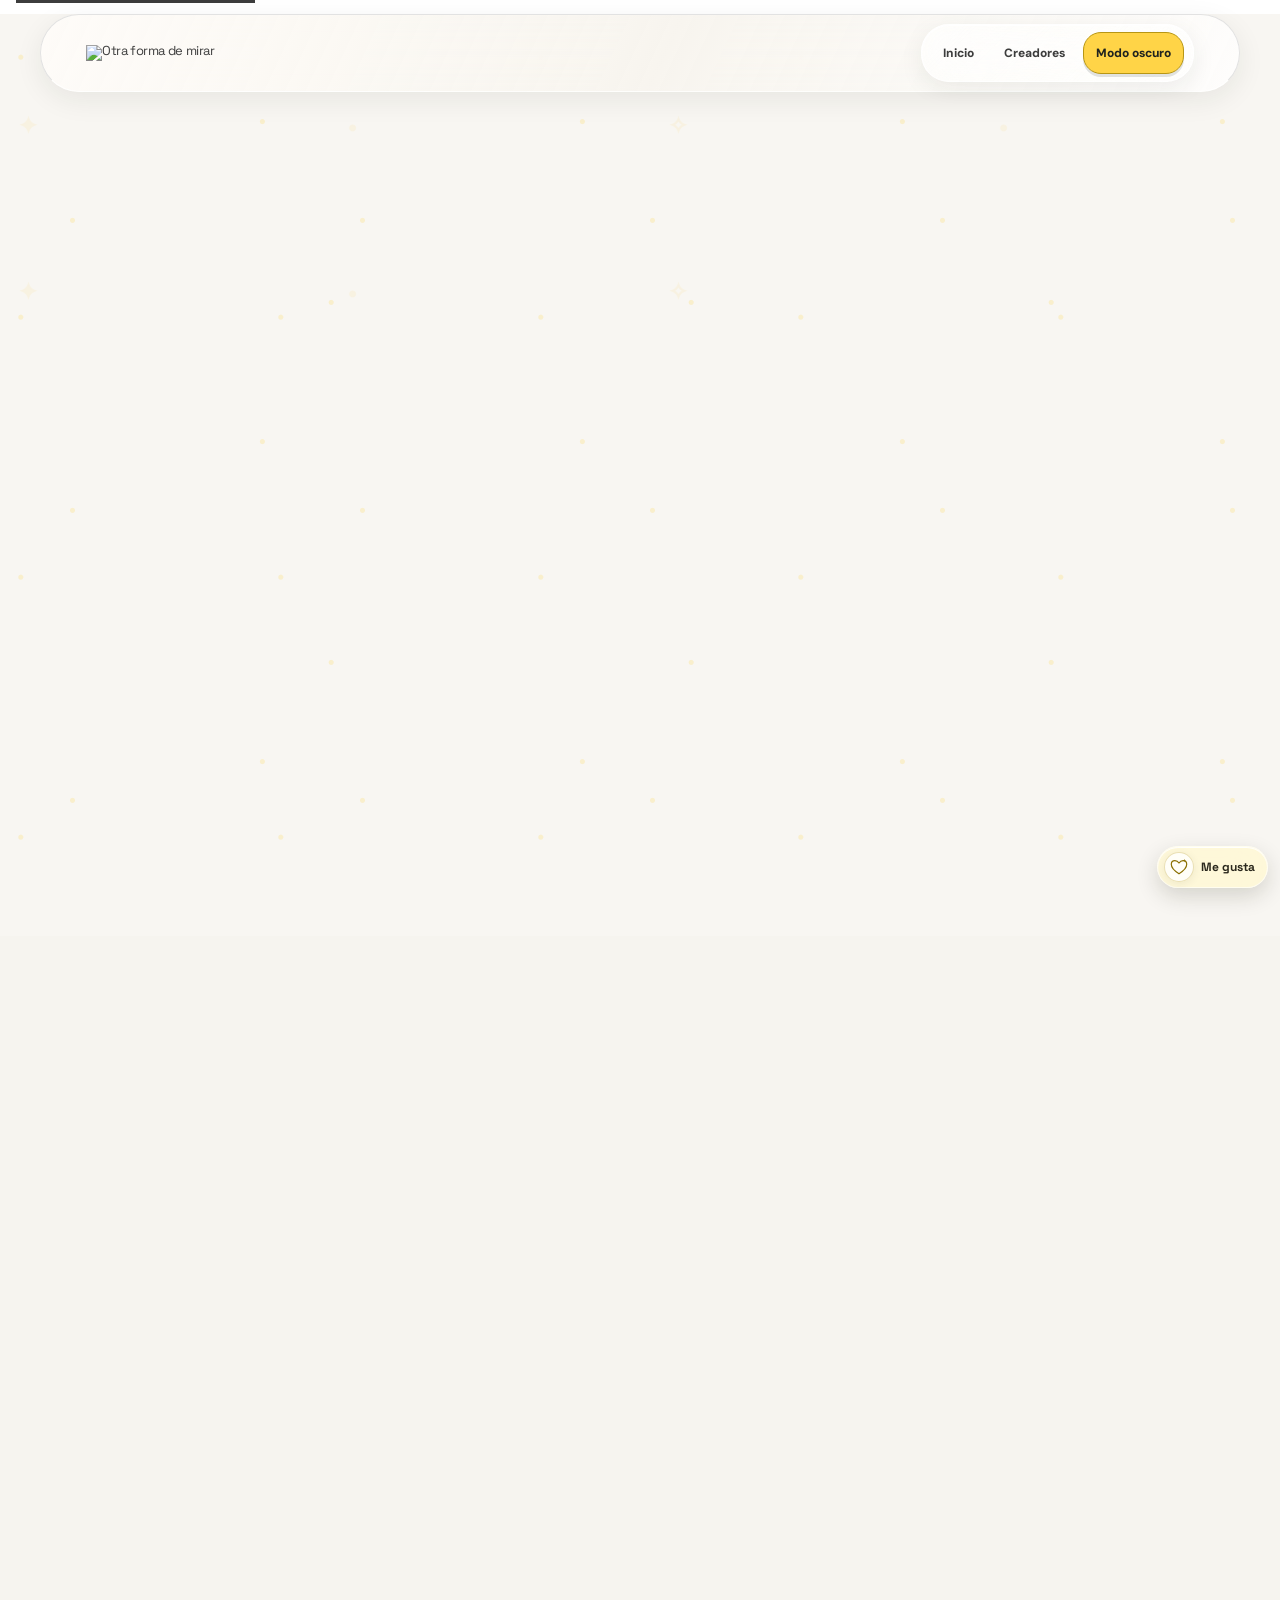
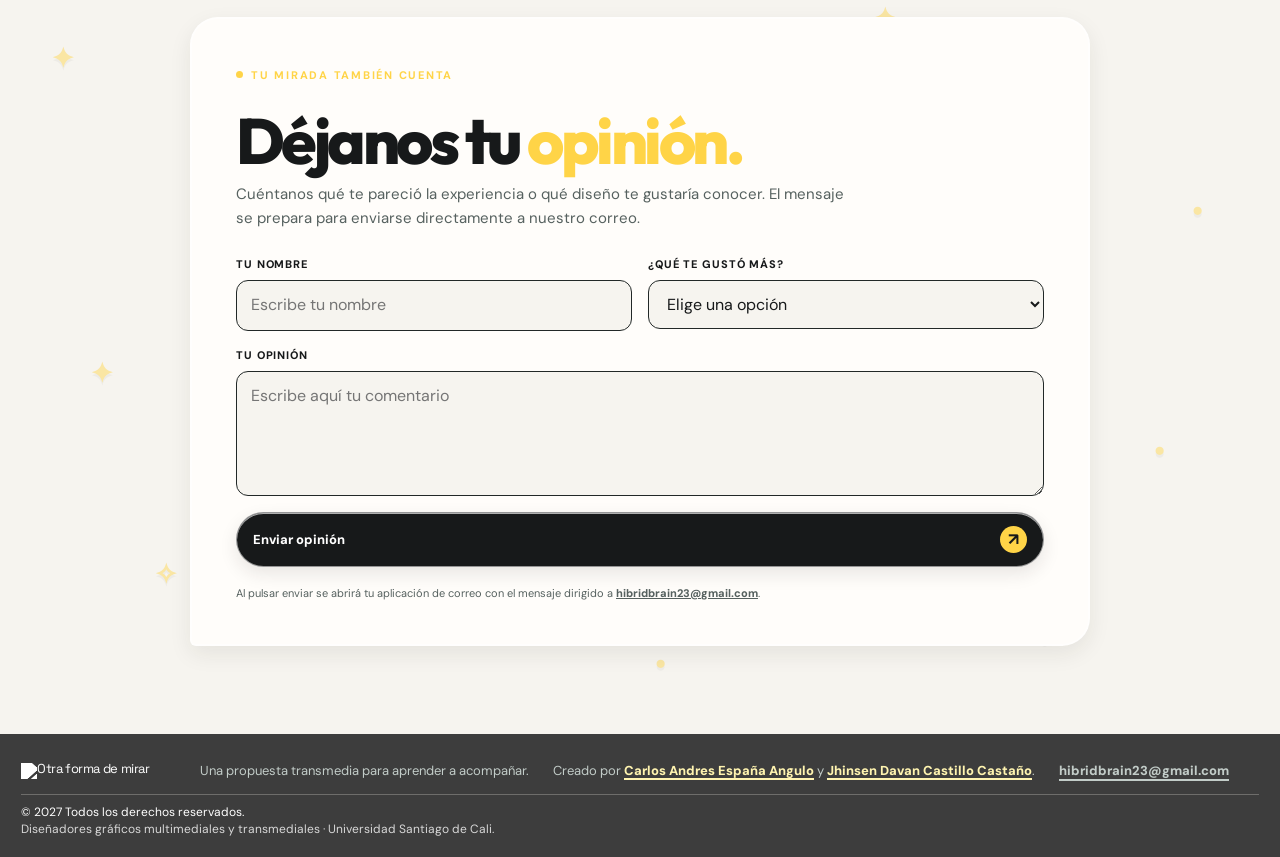
==== creadores.html @ 42a6438b "Add files via upload" ====
<!doctype html>
<html lang="es">
<head>
  <meta charset="utf-8">
  <meta name="viewport" content="width=device-width, initial-scale=1">
  <meta name="description" content="Conoce a Carlos Andres España Angulo y Jhinsen Davan Castillo Castaño, creadores de esta experiencia transmedia.">
  <title>Creadores | Otra forma de mirar</title>
  <link rel="icon" type="image/png" href="imagenes/Mesa de trabajo 1_1@4x-8.png">
  <link rel="preconnect" href="https://fonts.googleapis.com">
  <link rel="preconnect" href="https://fonts.gstatic.com" crossorigin>
  <link href="https://fonts.googleapis.com/css2?family=DM+Sans:wght@400;500;700;800&family=Outfit:wght@400;500;600;700;800&family=Space+Grotesk:wght@500;600;700&display=swap" rel="stylesheet">
  <link rel="stylesheet" href="styles.css">
  <link rel="stylesheet" href="creadores.css">
</head>
<body class="creators-page">
  <a class="skip-link" href="#contenido-creadores">Saltar al contenido principal</a>
  <header class="site-header" id="inicio"><div class="container header-inner"><a class="brand" href="index.html#inicio" aria-label="Volver al inicio"><img class="brand-logo" src="imagenes/solo letra.png" alt="Otra forma de mirar"></a><button class="menu-toggle" type="button" aria-expanded="false" aria-controls="main-nav">Menú</button><nav id="main-nav" class="main-nav" aria-label="Navegación principal"><a href="index.html#inicio">Inicio</a><a class="creators-nav-link active" href="creadores.html" aria-current="page">Creadores</a><button id="contrast-toggle" class="contrast-button" type="button" aria-pressed="false">Modo oscuro</button></nav></div></header>
  <button class="floating-like like-companion" id="floating-like" type="button" aria-label="Me gusta esta página" aria-pressed="false"><span class="like-companion-icon" aria-hidden="true"><svg class="like-heart" viewBox="0 0 36 32" focusable="false"><path class="like-heart-main" d="M18 28.2S4.1 19.7 4.1 11.2C4.1 7.1 7 4.5 10.7 4.5c3 0 5.5 1.7 7.3 4.3 1.8-2.6 4.3-4.3 7.3-4.3 3.7 0 6.6 2.6 6.6 6.7 0 8.5-13.9 17-13.9 17Z"/><path class="like-heart-glint" d="m27.6 1.4.8 2.1 2.1.8-2.1.8-.8 2.1-.8-2.1-2.1-.8 2.1-.8.8-2.1Z"/></svg></span><span class="floating-like-label">Me gusta</span></button>
  <main id="contenido-creadores">
    <section class="creators-simple section character-zone" aria-labelledby="creators-title"><img class="character-decor creator-character-decor creator-character-decor-rem" src="imagenes/diaactu1.png" alt="" aria-hidden="true" loading="lazy"><img class="character-decor creator-character-decor creator-character-decor-turn" src="imagenes/nino.png" alt="" aria-hidden="true" loading="lazy"><div class="container"><div class="simple-heading"><p class="section-number">nuestro equipo</p><h1 id="creators-title">Conoce a<br><em>los creadores.</em></h1><p>Esta experiencia sobre el TDAH fue creada por dos diseñadores gráficos multimediales y transmediales de la Universidad Santiago de Cali.</p><p class="creator-contact">¿Quieres contactarnos? <a href="mailto:hibridbrain23@gmail.com">hibridbrain23@gmail.com</a></p></div>
      <div class="creator-cards">
        <article class="creator-card creator-card-carlos" data-creator="Carlos"><div class="creator-card-number">01 <span>imagen · video · detalle</span></div><button class="creator-portrait creator-photo-trigger" type="button" data-profile="carlos" aria-label="Ampliar retrato de Carlos Andres España Angulo"><img src="imagenes/carlos-creador.jpg" alt="Retrato de Carlos Andres España Angulo"></button><div class="creator-card-body"><p class="creator-kicker">Carlos</p><h2>Carlos Andres<br>España Angulo</h2><p>Diseño visual, fotografía y edición para convertir ideas en historias que se mueven.</p><details class="creator-details-wrap"><summary class="creator-details-toggle"><span>Ver su combo creativo</span><b aria-hidden="true">+</b></summary><div class="creator-details" id="carlos-details"><p><strong>Su combo:</strong> edición de video, fotografía, retoque fotográfico, grabación y diseño de piezas visuales para contar historias que se mueven.</p><div class="skill-pills"><span>Fotografía</span><span>Video</span><span>Illustrator</span></div></div></details><a class="creator-portfolio-link" href="https://www.behance.net/carlosandresespana" target="_blank" rel="noopener noreferrer"><span>Ver trabajos independientes en Behance</span><b aria-hidden="true">↗</b></a></div></article>
        <article class="creator-card creator-card-jhinsen" data-creator="Jhinsen"><div class="creator-card-number">02 <span>web · narrativa · conexión</span></div><button class="creator-portrait creator-photo-trigger" type="button" data-profile="jhinsen" aria-label="Ampliar retrato de Jhinsen Davan Castillo Castaño"><img src="imagenes/jhinsen-creador.jpg" alt="Retrato de Jhinsen Davan Castillo Castaño"></button><div class="creator-card-body"><p class="creator-kicker">Jhinsen</p><h2>Jhinsen Davan<br>Castillo Castaño</h2><p>Diseño web, animación y estrategia transmedia para conectar cada parte de una historia.</p><details class="creator-details-wrap"><summary class="creator-details-toggle"><span>Ver su combo creativo</span><b aria-hidden="true">+</b></summary><div class="creator-details" id="jhinsen-details"><p><strong>Su combo:</strong> diseño web, piezas audiovisuales, publicidad, animación y estrategia transmedia para llevar una historia más lejos.</p><div class="skill-pills"><span>Web</span><span>Character Animator</span><span>Publicidad</span></div></div></details><a class="creator-portfolio-link" href="https://www.behance.net/jhinsencastao" target="_blank" rel="noopener noreferrer"><span>Ver trabajos independientes en Behance</span><b aria-hidden="true">↗</b></a></div></article>
      </div><a class="creator-back-link" href="index.html#inicio"><span aria-hidden="true">←</span> Volver al inicio de la experiencia</a></div></section>
    <section class="creator-opinions scroll-reveal character-zone" aria-labelledby="opinions-title"><img class="character-decor creator-character-decor creator-character-decor-rot" src="imagenes/viejo-zombie.png" alt="" aria-hidden="true" loading="lazy"><img class="character-decor creator-character-decor creator-character-decor-harper" src="imagenes/harper.png" alt="" aria-hidden="true" loading="lazy">
      <div class="opinions-inner">
        <p class="section-number">tu mirada también cuenta</p>
        <h2 id="opinions-title">Déjanos tu <em>opinión.</em></h2>
        <p class="opinions-intro">Cuéntanos qué te pareció la experiencia o qué diseño te gustaría conocer. El mensaje se prepara para enviarse directamente a nuestro correo.</p>
        <form class="opinions-form" id="opinions-form" action="mailto:hibridbrain23@gmail.com" method="post" enctype="text/plain">
          <div class="opinion-field"><label for="opinion-name">Tu nombre</label><input id="opinion-name" name="Nombre" type="text" autocomplete="name" placeholder="Escribe tu nombre" required></div>
          <div class="opinion-field"><label for="opinion-favorite">¿Qué te gustó más?</label><select id="opinion-favorite" name="Lo que más gustó" required><option value="" selected disabled>Elige una opción</option><option>La historia y la narrativa</option><option>El trabajo de Carlos</option><option>El trabajo de Jhinsen</option><option>La propuesta visual</option><option>La experiencia completa</option></select></div>
          <div class="opinion-field opinion-field-wide"><label for="opinion-message">Tu opinión</label><textarea id="opinion-message" name="Opinión" rows="4" placeholder="Escribe aquí tu comentario" required></textarea></div>
          <button class="opinion-submit" type="submit"><span>Enviar opinión</span><b aria-hidden="true">↗</b></button>
        </form>
        <p class="opinions-note">Al pulsar enviar se abrirá tu aplicación de correo con el mensaje dirigido a <a href="mailto:hibridbrain23@gmail.com">hibridbrain23@gmail.com</a>.</p>
      </div>
    </section>
  </main>
  <footer class="site-footer creators-footer"><div class="container footer-inner"><div class="brand footer-brand"><img class="brand-logo" src="imagenes/solo letra.png" alt="Otra forma de mirar"></div><p>Una propuesta transmedia para aprender a acompañar.</p><p class="footer-small">Creado por <a href="creadores.html">Carlos Andres España Angulo</a> y <a href="creadores.html">Jhinsen Davan Castillo Castaño</a>.</p><p class="footer-contact"><a href="mailto:hibridbrain23@gmail.com">hibridbrain23@gmail.com</a></p><p class="footer-rights">© 2027 Todos los derechos reservados.<br><span>Diseñadores gráficos multimediales y transmediales · Universidad Santiago de Cali.</span></p></div></footer>
  <div class="modal photo-modal" id="creator-photo-modal" aria-hidden="true" role="dialog" aria-modal="true" aria-labelledby="creator-photo-modal-title"><div class="modal-backdrop" data-close="true"></div><div class="photo-modal-panel"><button class="modal-close" type="button" data-close="true" aria-label="Cerrar imagen ampliada">×</button><p class="section-number">vista ampliada</p><h2 id="creator-photo-modal-title">Proyecto creativo</h2><div class="photo-modal-frame"><img id="creator-photo-modal-image" src="" alt=""></div><p class="photo-modal-hint">Toca o haz clic fuera de la imagen para cerrar.</p></div></div>
  <script src="script.js"></script><script src="creadores.js"></script>
</body>
</html>
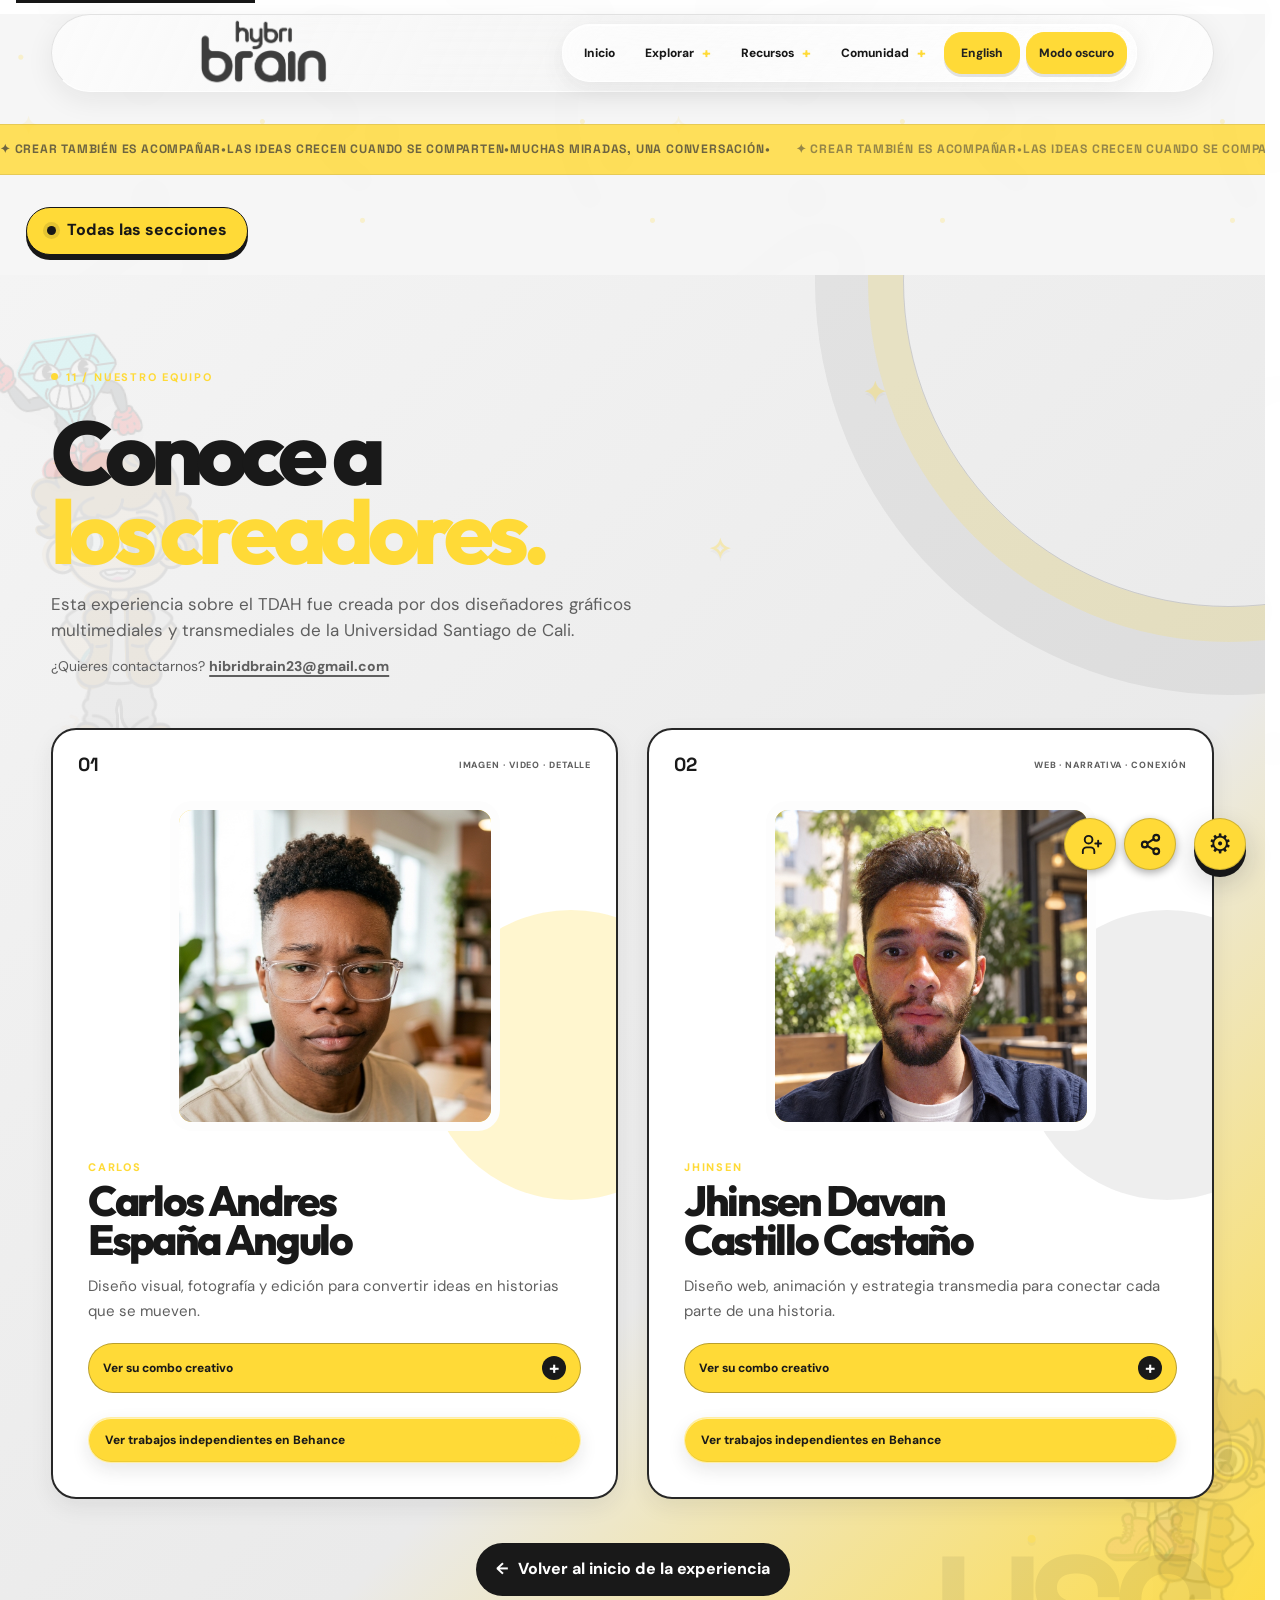
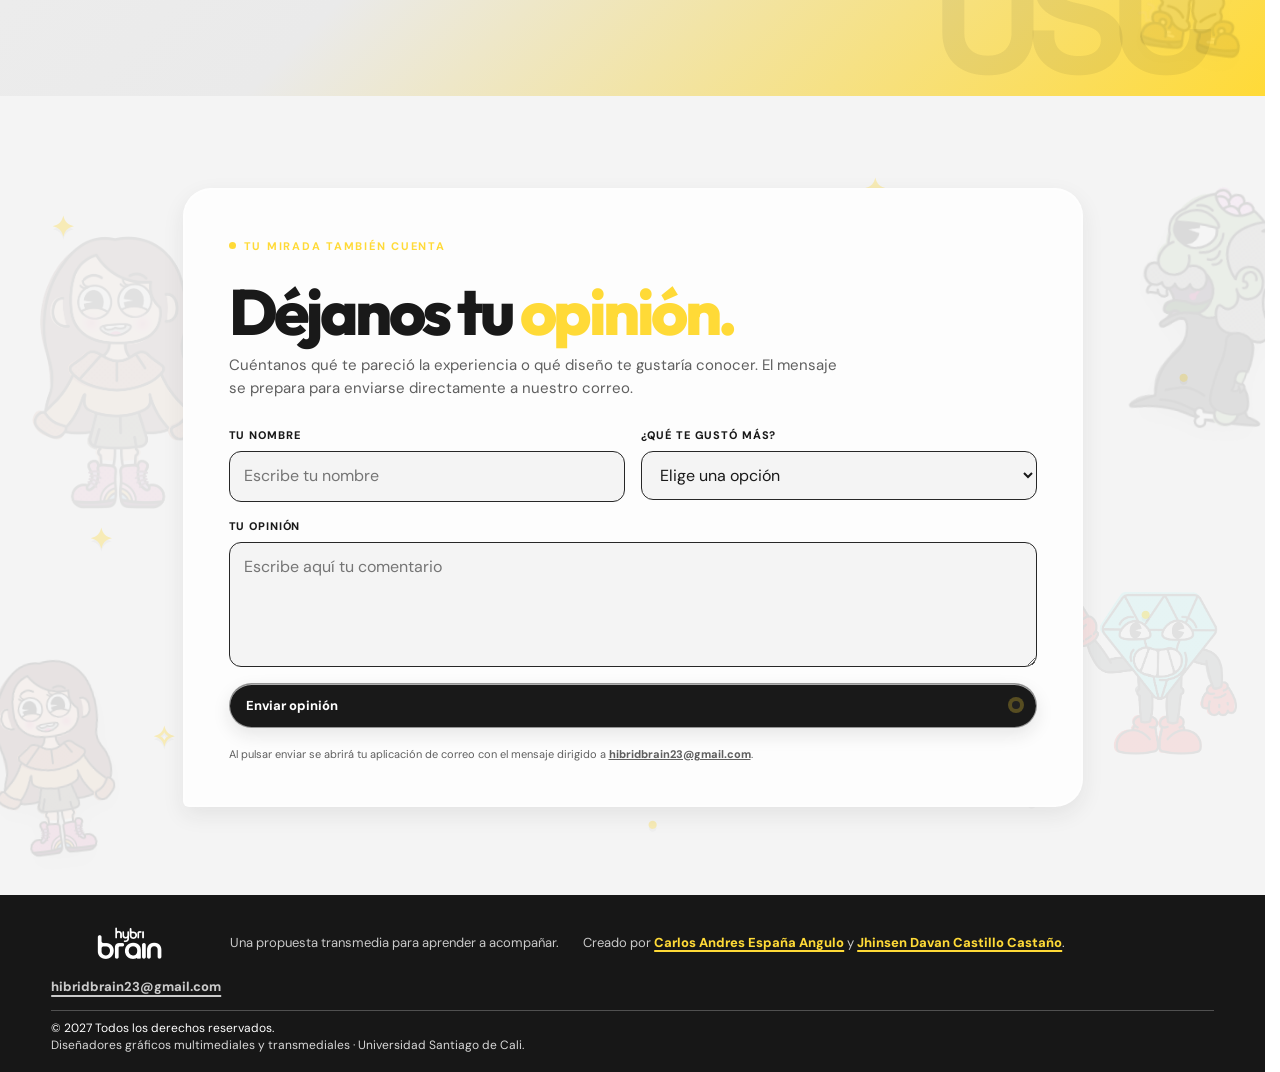
==== commit 0276949d: "Add files via upload" ====
--- a/creadores.html
+++ b/creadores.html
@@ -1,44 +1,44 @@
 <!doctype html>
-<html lang="es">
-<head>
-  <meta charset="utf-8">
-  <meta name="viewport" content="width=device-width, initial-scale=1">
-  <meta name="description" content="Conoce a Carlos Andres España Angulo y Jhinsen Davan Castillo Castaño, creadores de esta experiencia transmedia.">
-  <title>Creadores | Otra forma de mirar</title>
-  <link rel="icon" type="image/png" href="imagenes/Mesa de trabajo 1_1@4x-8.png">
-  <link rel="preconnect" href="https://fonts.googleapis.com">
-  <link rel="preconnect" href="https://fonts.gstatic.com" crossorigin>
-  <link href="https://fonts.googleapis.com/css2?family=DM+Sans:wght@400;500;700;800&family=Outfit:wght@400;500;600;700;800&family=Space+Grotesk:wght@500;600;700&display=swap" rel="stylesheet">
-  <link rel="stylesheet" href="styles.css">
-  <link rel="stylesheet" href="creadores.css">
-</head>
-<body class="creators-page">
-  <a class="skip-link" href="#contenido-creadores">Saltar al contenido principal</a>
-  <header class="site-header" id="inicio"><div class="container header-inner"><a class="brand" href="index.html#inicio" aria-label="Volver al inicio"><img class="brand-logo" src="imagenes/solo letra.png" alt="Otra forma de mirar"></a><button class="menu-toggle" type="button" aria-expanded="false" aria-controls="main-nav">Menú</button><nav id="main-nav" class="main-nav" aria-label="Navegación principal"><a href="index.html#inicio">Inicio</a><a class="creators-nav-link active" href="creadores.html" aria-current="page">Creadores</a><button id="contrast-toggle" class="contrast-button" type="button" aria-pressed="false">Modo oscuro</button></nav></div></header>
-  <button class="floating-like like-companion" id="floating-like" type="button" aria-label="Me gusta esta página" aria-pressed="false"><span class="like-companion-icon" aria-hidden="true"><svg class="like-heart" viewBox="0 0 36 32" focusable="false"><path class="like-heart-main" d="M18 28.2S4.1 19.7 4.1 11.2C4.1 7.1 7 4.5 10.7 4.5c3 0 5.5 1.7 7.3 4.3 1.8-2.6 4.3-4.3 7.3-4.3 3.7 0 6.6 2.6 6.6 6.7 0 8.5-13.9 17-13.9 17Z"/><path class="like-heart-glint" d="m27.6 1.4.8 2.1 2.1.8-2.1.8-.8 2.1-.8-2.1-2.1-.8 2.1-.8.8-2.1Z"/></svg></span><span class="floating-like-label">Me gusta</span></button>
-  <main id="contenido-creadores">
-    <section class="creators-simple section character-zone" aria-labelledby="creators-title"><img class="character-decor creator-character-decor creator-character-decor-rem" src="imagenes/diaactu1.png" alt="" aria-hidden="true" loading="lazy"><img class="character-decor creator-character-decor creator-character-decor-turn" src="imagenes/nino.png" alt="" aria-hidden="true" loading="lazy"><div class="container"><div class="simple-heading"><p class="section-number">nuestro equipo</p><h1 id="creators-title">Conoce a<br><em>los creadores.</em></h1><p>Esta experiencia sobre el TDAH fue creada por dos diseñadores gráficos multimediales y transmediales de la Universidad Santiago de Cali.</p><p class="creator-contact">¿Quieres contactarnos? <a href="mailto:hibridbrain23@gmail.com">hibridbrain23@gmail.com</a></p></div>
-      <div class="creator-cards">
-        <article class="creator-card creator-card-carlos" data-creator="Carlos"><div class="creator-card-number">01 <span>imagen · video · detalle</span></div><button class="creator-portrait creator-photo-trigger" type="button" data-profile="carlos" aria-label="Ampliar retrato de Carlos Andres España Angulo"><img src="imagenes/carlos-creador.jpg" alt="Retrato de Carlos Andres España Angulo"></button><div class="creator-card-body"><p class="creator-kicker">Carlos</p><h2>Carlos Andres<br>España Angulo</h2><p>Diseño visual, fotografía y edición para convertir ideas en historias que se mueven.</p><details class="creator-details-wrap"><summary class="creator-details-toggle"><span>Ver su combo creativo</span><b aria-hidden="true">+</b></summary><div class="creator-details" id="carlos-details"><p><strong>Su combo:</strong> edición de video, fotografía, retoque fotográfico, grabación y diseño de piezas visuales para contar historias que se mueven.</p><div class="skill-pills"><span>Fotografía</span><span>Video</span><span>Illustrator</span></div></div></details><a class="creator-portfolio-link" href="https://www.behance.net/carlosandresespana" target="_blank" rel="noopener noreferrer"><span>Ver trabajos independientes en Behance</span><b aria-hidden="true">↗</b></a></div></article>
-        <article class="creator-card creator-card-jhinsen" data-creator="Jhinsen"><div class="creator-card-number">02 <span>web · narrativa · conexión</span></div><button class="creator-portrait creator-photo-trigger" type="button" data-profile="jhinsen" aria-label="Ampliar retrato de Jhinsen Davan Castillo Castaño"><img src="imagenes/jhinsen-creador.jpg" alt="Retrato de Jhinsen Davan Castillo Castaño"></button><div class="creator-card-body"><p class="creator-kicker">Jhinsen</p><h2>Jhinsen Davan<br>Castillo Castaño</h2><p>Diseño web, animación y estrategia transmedia para conectar cada parte de una historia.</p><details class="creator-details-wrap"><summary class="creator-details-toggle"><span>Ver su combo creativo</span><b aria-hidden="true">+</b></summary><div class="creator-details" id="jhinsen-details"><p><strong>Su combo:</strong> diseño web, piezas audiovisuales, publicidad, animación y estrategia transmedia para llevar una historia más lejos.</p><div class="skill-pills"><span>Web</span><span>Character Animator</span><span>Publicidad</span></div></div></details><a class="creator-portfolio-link" href="https://www.behance.net/jhinsencastao" target="_blank" rel="noopener noreferrer"><span>Ver trabajos independientes en Behance</span><b aria-hidden="true">↗</b></a></div></article>
-      </div><a class="creator-back-link" href="index.html#inicio"><span aria-hidden="true">←</span> Volver al inicio de la experiencia</a></div></section>
-    <section class="creator-opinions scroll-reveal character-zone" aria-labelledby="opinions-title"><img class="character-decor creator-character-decor creator-character-decor-rot" src="imagenes/viejo-zombie.png" alt="" aria-hidden="true" loading="lazy"><img class="character-decor creator-character-decor creator-character-decor-harper" src="imagenes/harper.png" alt="" aria-hidden="true" loading="lazy">
-      <div class="opinions-inner">
-        <p class="section-number">tu mirada también cuenta</p>
-        <h2 id="opinions-title">Déjanos tu <em>opinión.</em></h2>
-        <p class="opinions-intro">Cuéntanos qué te pareció la experiencia o qué diseño te gustaría conocer. El mensaje se prepara para enviarse directamente a nuestro correo.</p>
-        <form class="opinions-form" id="opinions-form" action="mailto:hibridbrain23@gmail.com" method="post" enctype="text/plain">
-          <div class="opinion-field"><label for="opinion-name">Tu nombre</label><input id="opinion-name" name="Nombre" type="text" autocomplete="name" placeholder="Escribe tu nombre" required></div>
-          <div class="opinion-field"><label for="opinion-favorite">¿Qué te gustó más?</label><select id="opinion-favorite" name="Lo que más gustó" required><option value="" selected disabled>Elige una opción</option><option>La historia y la narrativa</option><option>El trabajo de Carlos</option><option>El trabajo de Jhinsen</option><option>La propuesta visual</option><option>La experiencia completa</option></select></div>
-          <div class="opinion-field opinion-field-wide"><label for="opinion-message">Tu opinión</label><textarea id="opinion-message" name="Opinión" rows="4" placeholder="Escribe aquí tu comentario" required></textarea></div>
-          <button class="opinion-submit" type="submit"><span>Enviar opinión</span><b aria-hidden="true">↗</b></button>
-        </form>
-        <p class="opinions-note">Al pulsar enviar se abrirá tu aplicación de correo con el mensaje dirigido a <a href="mailto:hibridbrain23@gmail.com">hibridbrain23@gmail.com</a>.</p>
-      </div>
-    </section>
-  </main>
-  <footer class="site-footer creators-footer"><div class="container footer-inner"><div class="brand footer-brand"><img class="brand-logo" src="imagenes/solo letra.png" alt="Otra forma de mirar"></div><p>Una propuesta transmedia para aprender a acompañar.</p><p class="footer-small">Creado por <a href="creadores.html">Carlos Andres España Angulo</a> y <a href="creadores.html">Jhinsen Davan Castillo Castaño</a>.</p><p class="footer-contact"><a href="mailto:hibridbrain23@gmail.com">hibridbrain23@gmail.com</a></p><p class="footer-rights">© 2027 Todos los derechos reservados.<br><span>Diseñadores gráficos multimediales y transmediales · Universidad Santiago de Cali.</span></p></div></footer>
-  <div class="modal photo-modal" id="creator-photo-modal" aria-hidden="true" role="dialog" aria-modal="true" aria-labelledby="creator-photo-modal-title"><div class="modal-backdrop" data-close="true"></div><div class="photo-modal-panel"><button class="modal-close" type="button" data-close="true" aria-label="Cerrar imagen ampliada">×</button><p class="section-number">vista ampliada</p><h2 id="creator-photo-modal-title">Proyecto creativo</h2><div class="photo-modal-frame"><img id="creator-photo-modal-image" src="" alt=""></div><p class="photo-modal-hint">Toca o haz clic fuera de la imagen para cerrar.</p></div></div>
-  <script src="script.js"></script><script src="creadores.js"></script>
-</body>
-</html>
+<html lang="es"><head>
+<meta charset="utf-8"/>
+<meta content="width=device-width, initial-scale=1" name="viewport"/>
+<meta content="Conoce a Carlos Andres España Angulo y Jhinsen Davan Castillo Castaño, creadores de esta experiencia transmedia." name="description"/>
+<title>Creadores | Otra forma de mirar</title>
+<link href="imagenes/Mesa de trabajo 1_1@4x-8.png" rel="icon" type="image/png"/>
+<link href="https://fonts.googleapis.com" rel="preconnect"/>
+<link crossorigin="" href="https://fonts.gstatic.com" rel="preconnect"/>
+<link href="https://fonts.googleapis.com/css2?family=DM+Sans:wght@400;500;700;800&amp;family=Outfit:wght@400;500;600;700;800&amp;family=Space+Grotesk:wght@500;600;700&amp;display=swap" rel="stylesheet"/>
+<link href="styles.css" rel="stylesheet"/>
+<link href="creadores.css" rel="stylesheet"/>
+  <link rel="stylesheet" href="enhancements.css">
+  <link rel="stylesheet" href="final-overrides.css">
+</head><body class="creators-page">
+<a class="skip-link" href="#contenido-creadores">Saltar al contenido principal</a>
+<header class="site-header" id="inicio"><div class="container header-inner"><a aria-label="Volver al inicio" class="brand" href="index.html#inicio"><img alt="Otra forma de mirar" class="brand-logo" src="imagenes/solo letra.png"/></a><button aria-controls="main-nav" aria-expanded="false" class="menu-toggle" type="button">Menú</button><nav aria-label="Navegación principal" class="main-nav" id="main-nav"><a href="index.html">Inicio</a><details class="nav-group"><summary>Explorar</summary><div class="nav-submenu"><a href="inicio.html">Introducción</a><a href="que-es-el-tdah.html">¿Qué es el TDAH?</a><a href="personajes.html">Personajes</a><a href="recorrido.html">Recorrido</a></div></details><details class="nav-group"><summary>Recursos</summary><div class="nav-submenu"><a href="blog.html">Notas</a><a href="galeria.html">Galería</a><a href="minijuegos.html">Minijuegos</a><a href="encuestas.html">Encuestas</a></div></details><details class="nav-group"><summary>Comunidad</summary><div class="nav-submenu"><a href="especialistas.html">Especialistas</a><a href="entrevistas.html">Entrevistas</a><a href="estadisticas.html">Estadísticas</a><a href="creadores.html" aria-current="page">Creadores</a></div></details><button aria-pressed="false" class="contrast-button" id="contrast-toggle" type="button">Modo oscuro</button></nav></div></header><div aria-hidden="true" class="info-marquee section-marquee"><div class="info-marquee-track"><span class="marquee-group"><span>✦ Crear también es acompañar</span><span>•</span><span>Las ideas crecen cuando se comparten</span><span>•</span><span>Muchas miradas, una conversación</span><span>•</span></span><span aria-hidden="true" class="marquee-group"><span>✦ Crear también es acompañar</span><span>•</span><span>Las ideas crecen cuando se comparten</span><span>•</span><span>Muchas miradas, una conversación</span><span>•</span></span></div></div>
+
+<main id="contenido-creadores"><a aria-label="Volver al inicio y ver todas las secciones" class="section-return-link" href="index.html">Todas las secciones</a>
+<section aria-labelledby="creators-title" class="creators-simple section character-zone"><img alt="" aria-hidden="true" class="character-decor creator-character-decor creator-character-decor-rem" loading="lazy" src="imagenes/diaactu1.png"/><img alt="" aria-hidden="true" class="character-decor creator-character-decor creator-character-decor-turn" loading="lazy" src="imagenes/nino.png"/><div class="container"><div class="simple-heading"><p class="section-number">11 / nuestro equipo</p><h1 id="creators-title">Conoce a<br/><em>los creadores.</em></h1><p>Esta experiencia sobre el TDAH fue creada por dos diseñadores gráficos multimediales y transmediales de la Universidad Santiago de Cali.</p><p class="creator-contact">¿Quieres contactarnos? <a href="mailto:hibridbrain23@gmail.com">hibridbrain23@gmail.com</a></p></div>
+<div class="creator-cards">
+<article class="creator-card creator-card-carlos" data-creator="Carlos"><div class="creator-card-number">01 <span>imagen · video · detalle</span></div><button aria-label="Ampliar retrato de Carlos Andres España Angulo" class="creator-portrait creator-photo-trigger" data-profile="carlos" type="button"><img alt="Retrato de Carlos Andres España Angulo" src="imagenes/carlos-creador.jpg"/></button><div class="creator-card-body"><p class="creator-kicker">Carlos</p><h2>Carlos Andres<br/>España Angulo</h2><p>Diseño visual, fotografía y edición para convertir ideas en historias que se mueven.</p><details class="creator-details-wrap"><summary class="creator-details-toggle"><span>Ver su combo creativo</span><b aria-hidden="true">+</b></summary><div class="creator-details" id="carlos-details"><p><strong>Su combo:</strong> edición de video, fotografía, retoque fotográfico, grabación y diseño de piezas visuales para contar historias que se mueven.</p><div class="skill-pills"><span>Fotografía</span><span>Video</span><span>Illustrator</span></div></div></details><a class="creator-portfolio-link" href="https://www.behance.net/carlosandresespana" rel="noopener noreferrer" target="_blank"><span>Ver trabajos independientes en Behance</span><b class="creator-dot" aria-hidden="true"></b></a></div></article>
+<article class="creator-card creator-card-jhinsen" data-creator="Jhinsen"><div class="creator-card-number">02 <span>web · narrativa · conexión</span></div><button aria-label="Ampliar retrato de Jhinsen Davan Castillo Castaño" class="creator-portrait creator-photo-trigger" data-profile="jhinsen" type="button"><img alt="Retrato de Jhinsen Davan Castillo Castaño" src="imagenes/jhinsen-creador.jpg"/></button><div class="creator-card-body"><p class="creator-kicker">Jhinsen</p><h2>Jhinsen Davan<br/>Castillo Castaño</h2><p>Diseño web, animación y estrategia transmedia para conectar cada parte de una historia.</p><details class="creator-details-wrap"><summary class="creator-details-toggle"><span>Ver su combo creativo</span><b aria-hidden="true">+</b></summary><div class="creator-details" id="jhinsen-details"><p><strong>Su combo:</strong> diseño web, piezas audiovisuales, publicidad, animación y estrategia transmedia para llevar una historia más lejos.</p><div class="skill-pills"><span>Web</span><span>Character Animator</span><span>Publicidad</span></div></div></details><a class="creator-portfolio-link" href="https://www.behance.net/jhinsencastao" rel="noopener noreferrer" target="_blank"><span>Ver trabajos independientes en Behance</span><b class="creator-dot" aria-hidden="true"></b></a></div></article>
+</div><a class="creator-back-link" href="index.html#inicio"><span aria-hidden="true">←</span> Volver al inicio de la experiencia</a></div></section>
+<section aria-labelledby="opinions-title" class="creator-opinions scroll-reveal character-zone"><img alt="" aria-hidden="true" class="character-decor creator-character-decor creator-character-decor-rot" loading="lazy" src="imagenes/viejo-zombie.png"/><img alt="" aria-hidden="true" class="character-decor creator-character-decor creator-character-decor-harper" loading="lazy" src="imagenes/harper.png"/>
+<div class="opinions-inner">
+<p class="section-number">tu mirada también cuenta</p>
+<h2 id="opinions-title">Déjanos tu <em>opinión.</em></h2>
+<p class="opinions-intro">Cuéntanos qué te pareció la experiencia o qué diseño te gustaría conocer. El mensaje se prepara para enviarse directamente a nuestro correo.</p>
+<form action="mailto:hibridbrain23@gmail.com" class="opinions-form" enctype="text/plain" id="opinions-form" method="post">
+<div class="opinion-field"><label for="opinion-name">Tu nombre</label><input autocomplete="name" id="opinion-name" name="Nombre" placeholder="Escribe tu nombre" required="" type="text"/></div>
+<div class="opinion-field"><label for="opinion-favorite">¿Qué te gustó más?</label><select id="opinion-favorite" name="Lo que más gustó" required=""><option disabled="" selected="" value="">Elige una opción</option><option>La historia y la narrativa</option><option>El trabajo de Carlos</option><option>El trabajo de Jhinsen</option><option>La propuesta visual</option><option>La experiencia completa</option></select></div>
+<div class="opinion-field opinion-field-wide"><label for="opinion-message">Tu opinión</label><textarea id="opinion-message" name="Opinión" placeholder="Escribe aquí tu comentario" required="" rows="4"></textarea></div>
+<button class="opinion-submit" type="submit"><span>Enviar opinión</span><b class="creator-dot" aria-hidden="true"></b></button>
+</form>
+<p class="opinions-note">Al pulsar enviar se abrirá tu aplicación de correo con el mensaje dirigido a <a href="mailto:hibridbrain23@gmail.com">hibridbrain23@gmail.com</a>.</p>
+</div>
+</section>
+</main>
+<footer class="site-footer creators-footer"><div class="container footer-inner"><div class="brand footer-brand"><img alt="Otra forma de mirar" class="brand-logo" src="imagenes/solo letra.png"/></div><p>Una propuesta transmedia para aprender a acompañar.</p><p class="footer-small">Creado por <a href="creadores.html">Carlos Andres España Angulo</a> y <a href="creadores.html">Jhinsen Davan Castillo Castaño</a>.</p><p class="footer-contact"><a href="mailto:hibridbrain23@gmail.com">hibridbrain23@gmail.com</a></p><p class="footer-rights">© 2027 Todos los derechos reservados.<br/><span>Diseñadores gráficos multimediales y transmediales · Universidad Santiago de Cali.</span></p></div></footer>
+<div aria-hidden="true" aria-labelledby="creator-photo-modal-title" aria-modal="true" class="modal photo-modal" id="creator-photo-modal" role="dialog"><div class="modal-backdrop" data-close="true"></div><div class="photo-modal-panel"><button aria-label="Cerrar imagen ampliada" class="modal-close" data-close="true" type="button">×</button><p class="section-number">vista ampliada</p><h2 id="creator-photo-modal-title">Proyecto creativo</h2><div class="photo-modal-frame"><img alt="" id="creator-photo-modal-image" src=""/></div><p class="photo-modal-hint">Toca o haz clic fuera de la imagen para cerrar.</p></div></div>
+<script src="site-analytics.js"></script><script src="script.js"></script><script src="creadores.js"></script>
+  <script src="translations-en.js" defer></script><script src="enhancements.js" defer></script>
+</body></html>
--- a/styles.css
+++ b/styles.css
@@ -4,17 +4,17 @@
    ===================================================== */
 
 :root {
-  --ink: #162321;
-  --muted: #5f6c67;
-  --paper: #f7f4ee;
-  --cream: #ebe7df;
-  --lime: #d9ef63;
-  --orange: #ff8a5b;
-  --blue: #9ed9e8;
-  --pink: #f3b6c8;
-  --violet: #b8a5e8;
-  --line: #d8d5cc;
-  --white: #fffdfa;
+  --ink: #202020;
+  --muted: #696969;
+  --paper: #f4f4f4;
+  --cream: #e7e7e7;
+  --lime: #e0e0e0;
+  --orange: #9f9f9f;
+  --blue: #cecece;
+  --pink: #c4c4c4;
+  --violet: #aeaeae;
+  --line: #d5d5d5;
+  --white: #fdfdfd;
   --ease: cubic-bezier(.23, 1, .32, 1);
 }
 
@@ -29,11 +29,11 @@
 }
 
 body.high-contrast {
-  --paper: #fff;
-  --ink: #000;
-  --muted: #222;
-  --cream: #eee;
-  --line: #000;
+  --paper: #ffffff;
+  --ink: #000000;
+  --muted: #222222;
+  --cream: #eeeeee;
+  --line: #000000;
 }
 
 .container {
@@ -49,7 +49,7 @@
   z-index: 20;
   padding: 12px 16px;
   background: var(--ink);
-  color: #fff;
+  color: #ffffff;
 }
 .skip-link:focus { top: 16px; }
 
@@ -58,7 +58,7 @@
   position: sticky;
   top: 0;
   z-index: 10;
-  background: rgba(247, 244, 238, .92);
+  background: rgba(244, 244, 244, .92);
   backdrop-filter: blur(14px);
   border-bottom: 1px solid var(--line);
 }
@@ -99,7 +99,7 @@
 }
 .main-nav a:hover,
 .main-nav a:focus,
-.contrast-button:hover { color: #a14c27; }
+.contrast-button:hover { color: #5b5b5b; }
 .contrast-button { padding: 8px 12px; border: 1px solid var(--ink); border-radius: 99px; }
 .menu-toggle { display: none; padding: 8px 12px; background: none; border: 1px solid var(--ink); font: inherit; }
 
@@ -128,7 +128,7 @@
   letter-spacing: .16em;
   text-transform: uppercase;
 }
-.eyebrow { margin: 0 0 20px; color: #a14c27; }
+.eyebrow { margin: 0 0 20px; color: #5b5b5b; }
 .hero h1,
 h2,
 h3 {
@@ -139,7 +139,7 @@
 }
 .hero h1 { max-width: 700px; font-size: clamp(48px, 7vw, 87px); }
 .hero h1::after { content: '.'; color: var(--orange); }
-.hero-text { max-width: 520px; margin: 30px 0; color: #3e4a46; font-size: 18px; }
+.hero-text { max-width: 520px; margin: 30px 0; color: #474747; font-size: 18px; }
 .hero-actions { display: flex; align-items: center; gap: 24px; margin-top: 32px; }
 .button {
   display: inline-flex;
@@ -153,8 +153,8 @@
   transition: transform .16s var(--ease), background .2s;
 }
 .button:active { transform: scale(.97); }
-.button-primary { background: var(--ink); color: #fff; }
-.button-primary:hover { background: #a14c27; }
+.button-primary { background: var(--ink); color: #ffffff; }
+.button-primary:hover { background: #5b5b5b; }
 .text-link,
 .read-link { padding-bottom: 3px; border-bottom: 2px solid var(--orange); color: var(--ink); font-weight: 700; text-decoration: none; }
 .hero-note { margin-top: 46px; color: var(--muted); font-size: 12px; }
@@ -183,7 +183,7 @@
 
 .hero-logo:hover {
   transform: scale(1.04) rotate(-1deg);
-  filter: drop-shadow(8px 10px 0 rgba(22, 35, 33, .15));
+  filter: drop-shadow(8px 10px 0 rgba(32, 32, 32, .15));
 }
 
 @keyframes logoEntrada {
@@ -224,31 +224,31 @@
 /* Secciones generales */
 .section { padding: 110px 0; }
 .split-heading { display: grid; grid-template-columns: 28% 1fr; gap: 40px; }
-.section-number { margin: 6px 0 27px; color: #a14c27; }
+.section-number { margin: 6px 0 27px; color: #5b5b5b; }
 .section-number.light { color: var(--lime); }
 h2 { font-size: clamp(40px, 5vw, 68px); }
-h2 em { color: #a14c27; font-style: normal; }
-.lead { max-width: 760px; margin: 27px 0 15px; color: #374640; font-size: 22px; }
+h2 em { color: #5b5b5b; font-style: normal; }
+.lead { max-width: 760px; margin: 27px 0 15px; color: #424242; font-size: 22px; }
 .split-heading p:not(.section-number) { max-width: 760px; }
 .facts-row { display: grid; grid-template-columns: repeat(3, 1fr); gap: 18px; margin-top: 80px; }
 .fact-card { padding-top: 18px; border-top: 2px solid var(--ink); }
-.fact-icon { color: #a14c27; font-family: 'Space Grotesk'; font-weight: 700; }
+.fact-icon { color: #5b5b5b; font-family: 'Space Grotesk'; font-weight: 700; }
 .fact-card h3 { margin: 27px 0 10px; font-size: 24px; }
 .fact-card p,
 .character-card p,
 .article-card p { color: var(--muted); font-size: 14px; }
 
 /* Video */
-.video-section { padding: 100px 0; background: var(--ink); color: #fff; }
+.video-section { padding: 100px 0; background: var(--ink); color: #ffffff; }
 .video-layout { display: grid; grid-template-columns: .7fr 1.3fr; gap: 80px; align-items: center; }
 .video-section h2 { font-size: clamp(42px, 5vw, 70px); }
 .video-section h2 em { color: var(--orange); }
-.light-copy { max-width: 350px; margin: 28px 0; color: #c2ccc8; }
+.light-copy { max-width: 350px; margin: 28px 0; color: #cacaca; }
 .button-light { background: var(--lime); color: var(--ink); }
-.video-placeholder { padding: 12px; border: 1px solid #63716d; background: #25332e; }
-.video-screen { min-height: 350px; display: flex; flex-direction: column; align-items: center; justify-content: center; gap: 15px; background: #435e55; color: #fff; text-align: center; }
+.video-placeholder { padding: 12px; border: 1px solid #6e6e6e; background: #303030; }
+.video-screen { min-height: 350px; display: flex; flex-direction: column; align-items: center; justify-content: center; gap: 15px; background: #585858; color: #ffffff; text-align: center; }
 .play-icon { width: 65px; height: 65px; display: grid; place-items: center; padding-left: 4px; border: 2px solid var(--lime); border-radius: 50%; color: var(--lime); }
-.video-screen small { max-width: 270px; color: #c2ccc8; font-size: 11px; }
+.video-screen small { max-width: 270px; color: #cacaca; font-size: 11px; }
 .video-caption { display: block; margin: 14px 0 2px; color: var(--lime); font-size: 10px; letter-spacing: .16em; }
 
 /* Personajes */
@@ -261,11 +261,11 @@
 .character-card { min-height: 410px; display: flex; flex-direction: column; align-items: flex-start; padding: 18px; transition: transform .2s var(--ease); }
 .character-card:hover { transform: translateY(-7px); }
 .character-number { align-self: flex-end; font: 700 12px 'Space Grotesk'; }
-.character-lime { background: #41E2E2; }
-.character-orange { background: #B3935C; }
-.character-blue { background: #92AF7F; }
+.character-lime { background: #c0c0c0; }
+.character-orange { background: #ffda37; }
+.character-blue { background: #a5a5a5; }
 .character-pink { background: var(--pink); }
-.character-violet { background: #E5D7C0; }
+.character-violet { background: #d8d8d8; }
 
 .avatar {
   position: relative;
@@ -280,7 +280,7 @@
   overflow: hidden !important;
   border: 2px solid var(--ink);
   border-radius: 50% !important;
-  background: #fff;
+  background: #ffffff;
   font: 700 63px 'Space Grotesk';
 }
 .avatar > img {
@@ -295,20 +295,20 @@
 }
 .avatar-rem { background: #ffffff; }
 .avatar-senin { background: white; }
-.avatar-rot { background: #fff; }
+.avatar-rot { background: #ffffff; }
 .avatar-harper { background: white; }
 .avatar-turn { background: white; }
 .character-action { margin: 0; font-size: 10px; }
 .character-card h3 { margin: 7px 0; font-size: 28px; }
 .character-card p:not(.character-action) { margin: 0 0 20px; color: var(--ink); font-size: 13px; line-height: 1.4; }
 .outline-button { margin-top: auto; padding: 9px 11px; background: transparent; border: 1.5px solid var(--ink); color: var(--ink); font: 700 12px 'DM Sans'; cursor: pointer; }
-.outline-button:hover { background: var(--ink); color: #fff; }
+.outline-button:hover { background: var(--ink); color: #ffffff; }
 
 /* Tarjetas de artículos con imágenes locales */
 .blog { background: #efefef; }
 .filter-group { display: flex; gap: 8px; }
 .filter-button { padding: 9px 13px; background: transparent; border: 0; font: 700 12px 'DM Sans'; cursor: pointer; }
-.filter-button.active { background: var(--ink); color: #fff; }
+.filter-button.active { background: var(--ink); color: #ffffff; }
 .article-grid { display: grid; grid-template-columns: repeat(3, minmax(0, 1fr)); gap: 25px; }
 .article-card { padding-bottom: 25px; background: var(--white); }
 .article-image {
@@ -352,7 +352,7 @@
   object-fit: cover;
   object-position: center;
 }
-.article-image::after { content: ''; position: absolute; inset: 0; z-index: 1; background: linear-gradient(transparent 45%, rgba(22,35,33,.28)); pointer-events: none; }
+.article-image::after { content: ''; position: absolute; inset: 0; z-index: 1; background: linear-gradient(transparent 45%, rgba(32, 32, 32, .28)); pointer-events: none; }
 .article-image span,
 .article-image strong { position: relative; z-index: 2; }
 .article-image strong { font-size: 50px; line-height: .8; }
@@ -363,25 +363,25 @@
 .article-card h3,
 .article-card p,
 .article-card .read-link { margin-right: 24px; margin-left: 24px; }
-.article-meta { margin-top: 24px; color: #6f5d00; font-size: 10px; }
+.article-meta { margin-top: 24px; color: #5a5a5a; font-size: 10px; }
 .article-card h3 { margin-top: 12px; font-size: 25px; }
 .article-card p { min-height: 66px; }
 .read-link { display: inline-block; margin-top: 10px; font-size: 13px; }
 
 /* Cierre, pie y ventanas */
-.game-callout { padding: 72px 0; background: #FFCE00; }
+.game-callout { padding: 72px 0; background: #ffda37; }
 .game-inner { display: flex; align-items: center; justify-content: space-between; gap: 40px; }
 .game-inner h2 { font-size: clamp(38px, 5vw, 62px); }
 .game-inner p { max-width: 560px; margin-bottom: 0; }
-.site-footer { padding: 55px 0; background: var(--ink); color: #fff; }
+.site-footer { padding: 55px 0; background: var(--ink); color: #ffffff; }
 .footer-inner { display: flex; align-items: center; gap: 35px; flex-wrap: wrap; }
-.footer-brand { color: #fff; }
-.footer-brand .brand-mark span:first-child { background: #fff; }
-.footer-inner > p { color: #c2ccc8; font-size: 13px; }
+.footer-brand { color: #ffffff; }
+.footer-brand .brand-mark span:first-child { background: #ffffff; }
+.footer-inner > p { color: #cacaca; font-size: 13px; }
 .footer-small { margin-left: auto; }
 .modal { position: fixed; inset: 0; z-index: 30; display: none; }
 .modal.open { display: grid; place-items: center; }
-.modal-backdrop { position: absolute; inset: 0; background: rgba(22, 35, 33, .78); }
+.modal-backdrop { position: absolute; inset: 0; background: rgba(32, 32, 32, .78); }
 .modal-panel { position: relative; z-index: 1; width: min(560px, calc(100% - 32px)); padding: 45px; border: 2px solid var(--ink); background: var(--paper); box-shadow: 10px 10px 0 var(--orange); animation: pop .2s var(--ease); }
 .modal-panel h2 { font-size: 48px; }
 .modal-panel > p:not(.section-number) { color: var(--muted); font-size: 17px; }
@@ -391,7 +391,7 @@
 .game-steps { display: grid; gap: 9px; margin: 25px 0; }
 .game-step { padding: 13px; background: var(--cream); border: 1px solid var(--ink); font: 500 14px 'DM Sans'; text-align: left; cursor: pointer; }
 .game-step.selected { background: var(--lime); transform: translateX(7px); }
-.game-feedback { min-height: 25px; color: #a14c27; font-weight: 700; }
+.game-feedback { min-height: 25px; color: #5b5b5b; font-weight: 700; }
 .game-panel { box-shadow: 10px 10px 0 var(--lime); }
 @keyframes pop { from { opacity: 0; transform: translateY(10px) scale(.97); } to { opacity: 1; transform: none; } }
 
@@ -719,8 +719,8 @@
   50% { transform: translateY(-7px) rotate(2deg); }
 }
 @keyframes softPulse {
-  0%, 100% { box-shadow: 0 0 0 0 rgba(22,35,33,0); }
-  50% { box-shadow: 0 0 0 7px rgba(22,35,33,.08); }
+  0%, 100% { box-shadow: 0 0 0 0 rgba(32, 32, 32, 0); }
+  50% { box-shadow: 0 0 0 7px rgba(32, 32, 32, .08); }
 }
 @keyframes imageReveal {
   from { opacity: 0; transform: scale(1.08); }
@@ -743,25 +743,25 @@
   left: -70%;
   width: 45%;
   height: 170%;
-  background: rgba(255,255,255,.3);
+  background: rgba(255, 255, 255, .3);
   transform: rotate(18deg);
   transition: left .65s var(--ease);
   pointer-events: none;
 }
 .character-card:hover::before { left: 125%; }
-.character-card:hover { transform: translateY(-10px) rotate(-1deg); box-shadow: 8px 10px 0 rgba(22,35,33,.18); }
+.character-card:hover { transform: translateY(-10px) rotate(-1deg); box-shadow: 8px 10px 0 rgba(32, 32, 32, .18); }
 .character-card .avatar { animation: avatarFloat 4.5s ease-in-out infinite; transition: transform .35s var(--ease), box-shadow .35s var(--ease); }
 .character-card:nth-child(even) .avatar { animation-delay: -1.4s; }
-.character-card:hover .avatar { animation-play-state: paused; transform: scale(1.08) rotate(4deg); box-shadow: 0 0 0 6px rgba(255,255,255,.32); }
+.character-card:hover .avatar { animation-play-state: paused; transform: scale(1.08) rotate(4deg); box-shadow: 0 0 0 6px rgba(255, 255, 255, .32); }
 .character-card .outline-button { transition: background .2s, color .2s, transform .2s var(--ease); }
 .character-card .outline-button:hover { transform: translateX(5px); }
 .article-image img { animation: imageReveal .9s var(--ease) both; transition: transform .6s var(--ease), filter .4s ease; }
 .article-card:hover .article-image img { transform: scale(1.06) rotate(1deg); filter: saturate(1.12); }
 .button-primary, .button-light { transition: transform .25s var(--ease), background .2s, box-shadow .25s; }
-.button-primary:hover, .button-light:hover { transform: translateY(-3px); box-shadow: 5px 6px 0 rgba(22,35,33,.22); }
+.button-primary:hover, .button-light:hover { transform: translateY(-3px); box-shadow: 5px 6px 0 rgba(32, 32, 32, .22); }
 .pulse-dot { animation: softPulse 2s ease-in-out infinite; }
 .game-step { transition: transform .2s var(--ease), background .2s, box-shadow .2s; }
-.game-step:hover { transform: translateX(5px); box-shadow: 4px 4px 0 rgba(22,35,33,.16); }
+.game-step:hover { transform: translateX(5px); box-shadow: 4px 4px 0 rgba(32, 32, 32, .16); }
 .modal-panel { animation: pop .35s var(--ease); }
 @media (prefers-reduced-motion: reduce) {
   .character-card, .character-card .avatar, .pulse-dot, .article-image img { animation: none !important; }
@@ -820,7 +820,7 @@
 
 .hero-logo:hover {
   transform: scale(1.04) rotate(-1deg);
-  filter: drop-shadow(8px 10px 0 rgba(22, 35, 33, .15));
+  filter: drop-shadow(8px 10px 0 rgba(32, 32, 32, .15));
 }
 
 @keyframes logoEntrada {
@@ -883,7 +883,7 @@
   inset: 0;
   z-index: -1;
   background:
-    linear-gradient(rgb(255, 255, 255), rgba(255, 255, 255, 0.926)),
+    linear-gradient(rgba(255, 255, 255, 1), rgba(255, 255, 255, 0.926)),
     url("imagenes/aaaaaa.png") center center / cover no-repeat;
   transform: translateZ(0);
 }
@@ -933,9 +933,9 @@
 }
 
 @keyframes videoPulsoNuevo {
-  0% { box-shadow: 0 0 0 0 rgba(217, 239, 99, 0); }
-  50% { box-shadow: 0 0 0 10px rgba(217, 239, 99, .35); }
-  100% { box-shadow: 0 0 0 0 rgba(217, 239, 99, 0); }
+  0% { box-shadow: 0 0 0 0 rgba(224, 224, 224, 0); }
+  50% { box-shadow: 0 0 0 10px rgba(224, 224, 224, .35); }
+  100% { box-shadow: 0 0 0 0 rgba(224, 224, 224, 0); }
 }
 
 /* Animaciones generales al aparecer los elementos */
@@ -963,7 +963,7 @@
 
 .article-card:hover {
   transform: translateY(-8px);
-  box-shadow: 7px 8px 0 rgba(22, 35, 33, .16);
+  box-shadow: 7px 8px 0 rgba(32, 32, 32, .16);
 }
 
 .section-heading-row h2,
@@ -1090,15 +1090,15 @@
    Solo reorganiza layout, ritmo, contenedores y jerarquía.
    ===================================================== */
 :root {
-  --ink: #3a1d18;
-  --muted: #755b54;
-  --paper: #fff8ec;
-  --cream: #ffead2;
-  --orange: #ff4e2e;
-  --pink: #f58ab0;
-  --lime: #f7c85d;
-  --line: rgba(58,29,24,.16);
-  --white: #fffaf1;
+  --ink: #232323;
+  --muted: #606060;
+  --paper: #f9f9f9;
+  --cream: #ededed;
+  --orange: #717171;
+  --pink: #a3a3a3;
+  --lime: #ffda37;
+  --line: rgba(35, 35, 35, .16);
+  --white: #fafafa;
 }
 
 html { background: var(--paper); }
@@ -1111,16 +1111,16 @@
   top: 14px;
   width: min(1240px, calc(100% - 80px));
   margin: 14px auto 0;
-  border: 1px solid rgba(58,29,24,.10);
+  border: 1px solid rgba(35, 35, 35, .10);
   border-radius: 999px;
-  background: rgba(255,248,236,.92);
-  box-shadow: 0 8px 30px rgba(94,44,28,.08);
+  background: rgba(249, 249, 249, .92);
+  box-shadow: 0 8px 30px rgba(53, 53, 53, .08);
 }
 .header-inner { height: 76px; padding: 0 24px; }
 .site-header .brand-logo { width: 154px; max-height: 52px; }
 .main-nav { gap: 25px; }
 .main-nav a, .contrast-button { font-size: 12px; font-weight: 700; }
-.contrast-button { border: 0; padding: 12px 18px; background: var(--orange); color: #fff; }
+.contrast-button { border: 0; padding: 12px 18px; background: var(--orange); color: #ffffff; }
 
 .hero {
   min-height: 650px;
@@ -1149,8 +1149,8 @@
 .hero-text { max-width: 450px; margin: 27px 0; color: var(--muted); font-size: 16px; }
 .hero-actions { gap: 18px; margin-top: 25px; }
 .button { border-radius: 999px; padding: 15px 23px; }
-.button-primary { background: var(--orange); color: #fff; box-shadow: 0 7px 0 rgba(58,29,24,.12); }
-.button-primary:hover { background: #e93e22; }
+.button-primary { background: var(--orange); color: #ffffff; box-shadow: 0 7px 0 rgba(35, 35, 35, .12); }
+.button-primary:hover { background: #606060; }
 .text-link, .read-link { border-color: var(--orange); }
 .hero-note { margin-top: 28px; color: var(--muted); }
 .hero-art { min-height: 500px; align-items: center; justify-content: center; }
@@ -1158,45 +1158,45 @@
 
 .section { padding: 92px 0; }
 .intro { position: relative; }
-.split-heading { grid-template-columns: 24% 1fr; gap: 55px; padding: 44px 58px; border-radius: 38px; background: #fff2dc; }
+.split-heading { grid-template-columns: 24% 1fr; gap: 55px; padding: 44px 58px; border-radius: 38px; background: #f3f3f3; }
 .section-number { color: var(--orange); }
 h2 { color: var(--orange); font-size: clamp(42px, 5.4vw, 76px); }
 h2 em { color: var(--pink); }
 .lead { color: var(--muted); font-size: 20px; }
 .facts-row { gap: 16px; margin-top: 22px; }
-.fact-card { padding: 26px 28px 22px; border: 0; border-radius: 24px; background: #ffe0c1; }
-.fact-card:nth-child(2) { background: #f8b4c9; }
-.fact-card:nth-child(3) { background: #f8ca69; }
+.fact-card { padding: 26px 28px 22px; border: 0; border-radius: 24px; background: #e4e4e4; }
+.fact-card:nth-child(2) { background: #c4c4c4; }
+.fact-card:nth-child(3) { background: #ffda37; }
 .fact-card h3 { color: var(--ink); }
 .fact-card p { color: var(--muted); }
 
-.video-section { margin: 0; padding: 90px 0; background: var(--orange); border-radius: 48px; color: #fff; }
+.video-section { margin: 0; padding: 90px 0; background: var(--orange); border-radius: 48px; color: #ffffff; }
 .video-layout { grid-template-columns: .76fr 1.24fr; gap: 52px; }
-.video-section h2 { color: #fff; }
+.video-section h2 { color: #ffffff; }
 .video-section h2 em { color: var(--pink); }
-.video-placeholder { padding: 10px; border: 0; border-radius: 30px; background: var(--pink); box-shadow: 10px 12px 0 rgba(58,29,24,.14); }
-.video-screen { min-height: 355px; border-radius: 22px; background: #5a302a; overflow: hidden; }
-.video-caption { color: #fff; }
+.video-placeholder { padding: 10px; border: 0; border-radius: 30px; background: var(--pink); box-shadow: 10px 12px 0 rgba(35, 35, 35, .14); }
+.video-screen { min-height: 355px; border-radius: 22px; background: #383838; overflow: hidden; }
+.video-caption { color: #ffffff; }
 .button-light { background: var(--pink); color: var(--ink); }
 
 .characters { padding-bottom: 95px; }
 .section-heading-row { margin-bottom: 32px; }
 .character-grid { grid-template-columns: repeat(5, 1fr); gap: 14px; }
-.character-card { min-height: 420px; padding: 18px; border-radius: 25px; box-shadow: 0 7px 0 rgba(58,29,24,.11); }
-.character-lime { background: #f8ca69; }
-.character-orange { background: #ff9b72; }
-.character-blue { background: #9dd8d1; }
-.character-pink { background: #f58ab0; }
-.character-violet { background: #c8b9ee; }
+.character-card { min-height: 420px; padding: 18px; border-radius: 25px; box-shadow: 0 7px 0 rgba(35, 35, 35, .11); }
+.character-lime { background: #ffda37; }
+.character-orange { background: #adadad; }
+.character-blue { background: #cbcbcb; }
+.character-pink { background: #a3a3a3; }
+.character-violet { background: #c0c0c0; }
 .avatar { border: 3px solid var(--ink); }
 .character-card h3 { color: var(--ink); }
 .outline-button { border-radius: 999px; }
 
 .blog { background: transparent; }
 .article-grid { gap: 18px; }
-.article-card { border-radius: 25px; background: #ffe8d1; overflow: hidden; box-shadow: 0 6px 0 rgba(58,29,24,.08); }
-.article-card:nth-child(2) { background: #f7c3d2; }
-.article-card:nth-child(3) { background: #f7c85d; }
+.article-card { border-radius: 25px; background: #ebebeb; overflow: hidden; box-shadow: 0 6px 0 rgba(35, 35, 35, .08); }
+.article-card:nth-child(2) { background: #cfcfcf; }
+.article-card:nth-child(3) { background: #ffda37; }
 .article-image, .article-image.image-aula, .article-image.image-familia, .article-image.image-podcast { height: 210px !important; min-height: 210px !important; max-height: 210px !important; border-bottom: 0; }
 .article-image img { padding: 10px !important; object-fit: cover !important; }
 .article-meta { color: var(--orange); }
@@ -1245,74 +1245,74 @@
    Paleta sin rosado: crema, terracota, amarillo y verde.
    ===================================================== */
 :root {
-  --pink: #ffd16a;
-  --warm-yellow: #ffd16a;
-  --terracotta: #ff5432;
-  --deep-brown: #3a1d18;
-  --soft-green: #9ed9c8;
+  --pink: #ffda37;
+  --warm-yellow: #ffda37;
+  --terracotta: #767676;
+  --deep-brown: #232323;
+  --soft-green: #cbcbcb;
 }
 
 .hero::after { background: var(--warm-yellow); }
 .video-section h2 em, .button-light { color: var(--deep-brown); }
 .button-light { background: var(--warm-yellow); }
 .character-pink { background: var(--warm-yellow); }
-.article-card:nth-child(2) { background: #ffe0bd; }
+.article-card:nth-child(2) { background: #e4e4e4; }
 .game-callout { background: var(--warm-yellow); }
 
 .minigames { padding-top: 76px; }
 .minigames-heading { margin-bottom: 30px; }
 .minigame-grid { display: grid; grid-template-columns: repeat(3, minmax(0, 1fr)); gap: 18px; }
-.mini-game-card { min-height: 430px; display: flex; flex-direction: column; padding: 28px; border-radius: 28px; color: var(--deep-brown); box-shadow: 0 8px 0 rgba(58,29,24,.10); }
-.mini-game-planning { background: #ffdfbd; }
+.mini-game-card { min-height: 430px; display: flex; flex-direction: column; padding: 28px; border-radius: 28px; color: var(--deep-brown); box-shadow: 0 8px 0 rgba(35, 35, 35, .10); }
+.mini-game-planning { background: #e3e3e3; }
 .mini-game-focus { background: var(--soft-green); }
 .mini-game-pause { background: var(--warm-yellow); }
 .mini-game-tag { display: block; margin-bottom: 20px; color: var(--terracotta); font-size: 10px; font-weight: 800; letter-spacing: .13em; text-transform: uppercase; }
 .mini-game-card h3 { margin-bottom: 12px; font-size: 30px; }
-.mini-game-card > p:not(.mini-game-feedback) { min-height: 66px; margin: 0 0 18px; color: #654b42; font-size: 14px; }
+.mini-game-card > p:not(.mini-game-feedback) { min-height: 66px; margin: 0 0 18px; color: #505050; font-size: 14px; }
 .mini-game-area { min-height: 170px; margin: 0 0 16px; }
 .mini-game-status { min-height: 40px; margin: 0 0 12px; color: var(--deep-brown); font-size: 13px; font-weight: 700; line-height: 1.35; }
 .planning-options { display: grid; gap: 8px; }
-.planning-step { padding: 10px 12px; border: 1px solid rgba(58,29,24,.28); border-radius: 12px; background: rgba(255,250,241,.72); color: var(--deep-brown); font: 700 12px 'DM Sans', sans-serif; text-align: left; cursor: pointer; transition: transform .2s var(--ease), background .2s, opacity .2s; }
-.planning-step:hover { transform: translateX(4px); background: #fffaf1; }
-.planning-step.selected { background: var(--terracotta); color: #fff; opacity: .72; }
+.planning-step { padding: 10px 12px; border: 1px solid rgba(35, 35, 35, .28); border-radius: 12px; background: rgba(250, 250, 250, .72); color: var(--deep-brown); font: 700 12px 'DM Sans', sans-serif; text-align: left; cursor: pointer; transition: transform .2s var(--ease), background .2s, opacity .2s; }
+.planning-step:hover { transform: translateX(4px); background: #fafafa; }
+.planning-step.selected { background: var(--terracotta); color: #ffffff; opacity: .72; }
 .planning-step:disabled { cursor: default; }
 .mini-game-reset { align-self: flex-start; margin-top: auto; }
 .memory-board { display: grid; grid-template-columns: repeat(2, 1fr); gap: 10px; max-width: 190px; margin: 0 auto; }
 .memory-pad { aspect-ratio: 1; border: 2px solid var(--deep-brown); border-radius: 16px; cursor: pointer; transition: transform .18s var(--ease), filter .18s, box-shadow .18s; }
-.memory-pad-1 { background: #ff7657; }
-.memory-pad-2 { background: #f4be4c; }
-.memory-pad-3 { background: #55b49e; }
-.memory-pad-4 { background: #6ea9c6; }
+.memory-pad-1 { background: #919191; }
+.memory-pad-2 { background: #ffda37; }
+.memory-pad-3 { background: #9e9e9e; }
+.memory-pad-4 { background: #9f9f9f; }
 .memory-pad:hover { transform: scale(1.04); }
-.memory-pad.memory-hit { filter: brightness(1.35); box-shadow: 0 0 0 5px rgba(255,250,241,.75); transform: scale(1.06); }
+.memory-pad.memory-hit { filter: brightness(1.35); box-shadow: 0 0 0 5px rgba(250, 250, 250, .75); transform: scale(1.06); }
 .energy-options { display: grid; gap: 9px; margin: 7px 0 15px; }
-.energy-button { display: flex; align-items: center; gap: 10px; padding: 12px 13px; border: 1px solid rgba(58,29,24,.25); border-radius: 13px; background: rgba(255,250,241,.66); color: var(--deep-brown); font: 700 12px 'DM Sans', sans-serif; text-align: left; cursor: pointer; transition: transform .2s var(--ease), background .2s, box-shadow .2s; }
-.energy-button:hover, .energy-button.chosen { transform: translateX(4px); background: #fffaf1; box-shadow: 4px 4px 0 rgba(58,29,24,.12); }
+.energy-button { display: flex; align-items: center; gap: 10px; padding: 12px 13px; border: 1px solid rgba(35, 35, 35, .25); border-radius: 13px; background: rgba(250, 250, 250, .66); color: var(--deep-brown); font: 700 12px 'DM Sans', sans-serif; text-align: left; cursor: pointer; transition: transform .2s var(--ease), background .2s, box-shadow .2s; }
+.energy-button:hover, .energy-button.chosen { transform: translateX(4px); background: #fafafa; box-shadow: 4px 4px 0 rgba(35, 35, 35, .12); }
 .energy-button > span { width: 15px; height: 15px; flex: 0 0 15px; border-radius: 50%; border: 2px solid var(--deep-brown); }
-.energy-green > span { background: #4eaf7a; }
-.energy-yellow > span { background: #f1b936; }
-.energy-red > span { background: #ec654c; }
+.energy-green > span { background: #979797; }
+.energy-yellow > span { background: #ffda37; }
+.energy-red > span { background: #808080; }
 .mini-game-feedback { min-height: 44px; margin: auto 0 0; color: var(--deep-brown); font-size: 13px; font-weight: 700; line-height: 1.4; }
 
 .socials { padding-top: 62px; padding-bottom: 100px; }
-.socials-inner { display: grid; grid-template-columns: .72fr 1.28fr; gap: 56px; align-items: center; padding: 42px 50px; border-radius: 38px; background: #ffead2; }
+.socials-inner { display: grid; grid-template-columns: .72fr 1.28fr; gap: 56px; align-items: center; padding: 42px 50px; border-radius: 38px; background: #ededed; }
 .socials h2 { font-size: clamp(40px, 5vw, 66px); }
 .social-grid { display: grid; gap: 12px; }
 .social-card { display: grid; grid-template-columns: 48px 1fr auto; align-items: center; gap: 14px; padding: 17px 20px; border-radius: 18px; color: var(--deep-brown); text-decoration: none; transition: transform .22s var(--ease), box-shadow .22s, filter .22s; }
-.social-card:hover { transform: translateX(7px); box-shadow: 7px 7px 0 rgba(58,29,24,.13); filter: saturate(1.08); }
-.social-facebook { background: #f1c75b; }
-.social-instagram { background: #ff9270; }
-.social-tiktok { background: #9ed9c8; }
+.social-card:hover { transform: translateX(7px); box-shadow: 7px 7px 0 rgba(35, 35, 35, .13); filter: saturate(1.08); }
+.social-facebook { background: #ffda37; }
+.social-instagram { background: #a7a7a7; }
+.social-tiktok { background: #cbcbcb; }
 .social-mark { display: grid; place-items: center; width: 42px; height: 42px; border: 2px solid var(--deep-brown); border-radius: 50%; font: 700 24px 'Space Grotesk', sans-serif; }
 .social-card strong, .social-card small { display: block; }
 .social-card strong { font: 700 17px 'Space Grotesk', sans-serif; }
-.social-card small { margin-top: 3px; color: #6c5046; font-size: 12px; }
+.social-card small { margin-top: 3px; color: #555555; font-size: 12px; }
 .social-arrow { font-size: 23px; }
 
 .site-footer { padding: 52px 0 28px; }
 .footer-inner { align-items: flex-start; }
-.footer-rights { width: 100%; margin: 20px 0 0; padding-top: 20px; border-top: 1px solid rgba(255,250,241,.25); color: #fff2dc !important; font-size: 12px !important; line-height: 1.6; }
-.footer-rights span { color: #d9c9bd; }
+.footer-rights { width: 100%; margin: 20px 0 0; padding-top: 20px; border-top: 1px solid rgba(250, 250, 250, .25); color: #f3f3f3 !important; font-size: 12px !important; line-height: 1.6; }
+.footer-rights span { color: #cccccc; }
 
 @media (max-width: 900px) {
   .minigame-grid { grid-template-columns: 1fr 1fr; }
@@ -1341,21 +1341,21 @@
   --muted: #858585;
   --paper: #ffffff;
   --cream: #f5f5f5;
-  --orange: #ffcc00;
-  --lime: #ffcc00;
+  --orange: #ffda37;
+  --lime: #ffda37;
   --blue: #e8e8e8;
-  --pink: #f3b6c8;
+  --pink: #c4c4c4;
   --line: #d8d8d8;
   --white: #ffffff;
   --brand-dark: #3d3d3d;
   --brand-gray: #858585;
   --brand-light: #f5f5f5;
-  --brand-yellow: #ffcc00;
+  --brand-yellow: #ffda37;
 }
 
 html { background: var(--paper); }
 body { background: var(--paper); color: var(--brand-dark); }
-.site-header { background: rgba(255,255,255,.94); border-color: #e2e2e2; }
+.site-header { background: rgba(255, 255, 255, .94); border-color: #e2e2e2; }
 .main-nav a, .contrast-button { color: var(--brand-dark); }
 .main-nav a:hover, .main-nav a:focus, .contrast-button:hover { color: #6f6f6f; }
 .contrast-button { background: var(--brand-yellow); color: var(--brand-dark); }
@@ -1368,8 +1368,8 @@
 .hero h1 { max-width: 600px; font-size: clamp(46px, 5.8vw, 78px); color: var(--brand-dark); }
 .hero h1::after { color: var(--brand-yellow); }
 .hero-text { color: var(--brand-gray); }
-.button-primary { background: var(--brand-yellow); color: var(--brand-dark); box-shadow: 0 6px 0 rgba(61,61,61,.15); }
-.button-primary:hover { background: #e6b900; }
+.button-primary { background: var(--brand-yellow); color: var(--brand-dark); box-shadow: 0 6px 0 rgba(61, 61, 61, .15); }
+.button-primary:hover { background: #ffda37; }
 .text-link, .read-link { border-color: var(--brand-yellow); color: var(--brand-dark); }
 .hero-art { min-height: 350px; }
 .hero-logo { width: min(100%, 370px); max-height: 370px; }
@@ -1383,20 +1383,20 @@
 .fact-icon { color: var(--brand-yellow); }
 
 .video-section { background: var(--brand-dark); }
-.video-section h2 { color: #fff; }
+.video-section h2 { color: #ffffff; }
 .video-section h2 em { color: var(--brand-yellow); }
 .light-copy { color: #d2d2d2; }
-.video-placeholder { background: var(--brand-yellow); box-shadow: 10px 12px 0 rgba(61,61,61,.18); }
+.video-placeholder { background: var(--brand-yellow); box-shadow: 10px 12px 0 rgba(61, 61, 61, .18); }
 .video-screen { background: #686868; }
 .video-caption, .section-number.light { color: var(--brand-yellow); }
 .button-light { background: var(--brand-yellow); color: var(--brand-dark); }
 
 /* Colores originales de las cinco tarjetas de personajes. */
-.character-lime { background: #41E2E2; }
-.character-orange { background: #B3935C; }
-.character-blue { background: #92AF7F; }
-.character-pink { background: #f3b6c8; }
-.character-violet { background: #E5D7C0; }
+.character-lime { background: #c0c0c0; }
+.character-orange { background: #ffda37; }
+.character-blue { background: #a5a5a5; }
+.character-pink { background: #c4c4c4; }
+.character-violet { background: #d8d8d8; }
 .character-card h3, .character-card p:not(.character-action) { color: var(--brand-dark); }
 
 .blog { background: var(--paper); }
@@ -1408,7 +1408,7 @@
 
 .minigame-planning, .mini-game-focus, .mini-game-pause { background: var(--brand-light); border: 1px solid #dedede; }
 .mini-game-tag { color: var(--brand-gray); }
-.planning-step, .energy-button { background: #fff; border-color: #c8c8c8; color: var(--brand-dark); }
+.planning-step, .energy-button { background: #ffffff; border-color: #c8c8c8; color: var(--brand-dark); }
 .planning-step.selected { background: var(--brand-yellow); color: var(--brand-dark); }
 .memory-pad-1 { background: var(--brand-yellow); }
 .memory-pad-2 { background: #686868; }
@@ -1420,12 +1420,12 @@
 .socials-inner { background: var(--brand-light); }
 .social-facebook { background: var(--brand-yellow); }
 .social-instagram { background: #dedede; }
-.social-tiktok { background: #686868; color: #fff; }
+.social-tiktok { background: #686868; color: #ffffff; }
 .social-tiktok small { color: #e8e8e8; }
 .social-mark { border-color: currentColor; }
 .game-callout { background: var(--brand-yellow); }
 .site-footer { background: var(--brand-dark); }
-.footer-rights { color: #fff !important; }
+.footer-rights { color: #ffffff !important; }
 .footer-rights span { color: #d8d8d8; }
 
 /* Movimiento y entrada progresiva, respetando prefers-reduced-motion. */
@@ -1447,10 +1447,10 @@
 .fact-card:nth-child(2), .article-card:nth-child(2), .mini-game-card:nth-child(2), .social-card:nth-child(2) { animation-delay: .1s; }
 .fact-card:nth-child(3), .article-card:nth-child(3), .mini-game-card:nth-child(3), .social-card:nth-child(3) { animation-delay: .2s; }
 .mini-game-card, .social-card { transition: transform .25s var(--ease), box-shadow .25s var(--ease); }
-.mini-game-card:hover, .social-card:hover { transform: translateY(-7px); box-shadow: 7px 8px 0 rgba(61,61,61,.14); }
+.mini-game-card:hover, .social-card:hover { transform: translateY(-7px); box-shadow: 7px 8px 0 rgba(61, 61, 61, .14); }
 .button-primary, .button-light, .outline-button { transition: transform .22s var(--ease), box-shadow .22s, background .22s; }
 .button-primary:hover, .button-light:hover, .outline-button:hover { transform: translateY(-4px); }
-.character-card::after { content: ''; position: absolute; top: -40%; left: -80%; width: 34%; height: 180%; background: rgba(255,255,255,.35); transform: rotate(18deg); pointer-events: none; }
+.character-card::after { content: ''; position: absolute; top: -40%; left: -80%; width: 34%; height: 180%; background: rgba(255, 255, 255, .35); transform: rotate(18deg); pointer-events: none; }
 .character-card:hover::after { animation: brandShimmer .75s var(--ease) both; }
 
 @media (max-width: 900px) {
@@ -1494,7 +1494,7 @@
   left: -6%;
   width: 270px;
   height: 270px;
-  border: 22px solid rgba(255,204,0,.18);
+  border: 22px solid rgba(255, 218, 55, .18);
   border-radius: 50%;
   animation: orbitSoft 10s ease-in-out infinite;
 }
@@ -1504,7 +1504,7 @@
   width: 230px;
   height: 230px;
   border-radius: 50%;
-  background: radial-gradient(circle, rgba(61,61,61,.10) 0 5px, transparent 6px 100%);
+  background: radial-gradient(circle, rgba(61, 61, 61, .10) 0 5px, transparent 6px 100%);
   background-size: 30px 30px;
   animation: patternDrift 13s linear infinite;
 }
@@ -1514,7 +1514,7 @@
   width: 260px;
   height: 260px;
   border-radius: 50%;
-  background: rgba(255,204,0,.16);
+  background: rgba(255, 218, 55, .16);
   animation: visualBreath 7s ease-in-out infinite;
 }
 .blog::after {
@@ -1523,7 +1523,7 @@
   width: 280px;
   height: 280px;
   border-radius: 50%;
-  border: 14px solid rgba(61,61,61,.08);
+  border: 14px solid rgba(61, 61, 61, .08);
   animation: orbitSoft 12s ease-in-out -3s infinite reverse;
 }
 .minigames::before {
@@ -1531,7 +1531,7 @@
   left: 6%;
   width: 150px;
   height: 150px;
-  background: linear-gradient(135deg, transparent 48%, rgba(255,204,0,.30) 49% 52%, transparent 53%);
+  background: linear-gradient(135deg, transparent 48%, rgba(255, 218, 55, .30) 49% 52%, transparent 53%);
   background-size: 30px 30px;
   opacity: .7;
   animation: patternDrift 11s linear infinite reverse;
@@ -1541,7 +1541,7 @@
   top: 15%;
   width: 210px;
   height: 210px;
-  border: 13px dotted rgba(255,204,0,.55);
+  border: 13px dotted rgba(255, 218, 55, .55);
   border-radius: 50%;
   animation: orbitSoft 9s ease-in-out infinite;
 }
@@ -1568,12 +1568,12 @@
   75% { transform: rotate(4deg); }
 }
 @keyframes visualGlow {
-  0%, 100% { box-shadow: 0 0 0 0 rgba(255,204,0,0); }
-  50% { box-shadow: 0 0 0 7px rgba(255,204,0,.20); }
+  0%, 100% { box-shadow: 0 0 0 0 rgba(255, 218, 55, 0); }
+  50% { box-shadow: 0 0 0 7px rgba(255, 218, 55, .20); }
 }
 
 .site-header .brand-logo { animation: visualFloat 5s ease-in-out .8s infinite; transition: transform .28s var(--ease), filter .28s; }
-.site-header .brand:hover .brand-logo { transform: scale(1.07) rotate(-3deg); filter: drop-shadow(4px 4px 0 rgba(255,204,0,.42)); }
+.site-header .brand:hover .brand-logo { transform: scale(1.07) rotate(-3deg); filter: drop-shadow(4px 4px 0 rgba(255, 218, 55, .42)); }
 .hero-logo { animation: logoEntrada .8s var(--ease) both, visualFloat 6s ease-in-out 1s infinite; }
 .eyebrow, .section-number { position: relative; }
 .eyebrow::before, .section-number::before { content: ''; display: inline-block; width: 7px; height: 7px; margin: 0 8px 1px 0; border-radius: 50%; background: var(--brand-yellow); animation: visualGlow 2.2s ease-in-out infinite; }
@@ -1597,7 +1597,7 @@
 .energy-button > span { transition: transform .24s var(--ease); }
 .energy-button:hover > span, .energy-button.chosen > span { transform: scale(1.3); }
 .button-primary, .button-light, .outline-button { position: relative; overflow: hidden; }
-.button-primary::after, .button-light::after, .outline-button::after { content: ''; position: absolute; top: -40%; left: -80%; width: 28%; height: 180%; background: rgba(255,255,255,.48); transform: rotate(18deg); transition: left .65s var(--ease); pointer-events: none; }
+.button-primary::after, .button-light::after, .outline-button::after { content: ''; position: absolute; top: -40%; left: -80%; width: 28%; height: 180%; background: rgba(255, 255, 255, .48); transform: rotate(18deg); transition: left .65s var(--ease); pointer-events: none; }
 .button-primary:hover::after, .button-light:hover::after, .outline-button:hover::after { left: 135%; }
 
 @media (max-width: 650px) {
@@ -1616,7 +1616,7 @@
    Tamaño moderado y navegación horizontal.
    ===================================================== */
 .photo-carousel-section {
-  background: #fff;
+  background: #ffffff;
 }
 
 .carousel-heading {
@@ -1689,7 +1689,7 @@
   bottom: 22px;
   left: 28px;
   z-index: 1;
-  color: #fff;
+  color: #ffffff;
   font-size: 15px;
   font-weight: 700;
 }
@@ -1697,7 +1697,7 @@
 .carousel-slide figcaption span {
   display: inline-block;
   margin-right: 9px;
-  color: #ffcc00;
+  color: #ffda37;
   font: 700 12px 'Space Grotesk', sans-serif;
   letter-spacing: .1em;
 }
@@ -1712,7 +1712,7 @@
   place-items: center;
   border: 2px solid #3d3d3d;
   border-radius: 50%;
-  background: #ffcc00;
+  background: #ffda37;
   color: #3d3d3d;
   font-size: 23px;
   line-height: 1;
@@ -1723,7 +1723,7 @@
 .carousel-button:hover,
 .carousel-button:focus-visible {
   transform: scale(1.12);
-  background: #fff;
+  background: #ffffff;
   box-shadow: 4px 4px 0 rgba(61, 61, 61, .20);
 }
 
@@ -1753,7 +1753,7 @@
   padding: 0;
   border: 2px solid #3d3d3d;
   border-radius: 50%;
-  background: #fff;
+  background: #ffffff;
   cursor: pointer;
   transition: transform .2s, background .2s;
 }
@@ -1761,7 +1761,7 @@
 .carousel-dot:hover,
 .carousel-dot.is-active {
   transform: scale(1.3);
-  background: #ffcc00;
+  background: #ffda37;
 }
 
 .carousel-counter {
@@ -1844,7 +1844,7 @@
   --theme-text: #3d3d3d;
   --theme-muted: #858585;
   --theme-border: #d8d8d8;
-  --theme-yellow: #ffcc00;
+  --theme-yellow: #ffda37;
   --parallax-image: url("imagenes/parallax.png");
   --page-parallax-y: 0px;
 }
@@ -1864,7 +1864,7 @@
   z-index: 0;
   inset: -8%;
   pointer-events: none;
-  background-image: linear-gradient(rgba(255,255,255,.80), rgba(255,255,255,.80)), var(--parallax-image);
+  background-image: linear-gradient(rgba(255, 255, 255, .80), rgba(255, 255, 255, .80)), var(--parallax-image);
   background-size: cover;
   background-position: center;
   background-repeat: no-repeat;
@@ -1897,7 +1897,7 @@
   padding: 6px 9px;
   border: 1px solid #c8c8c8;
   border-radius: 10px;
-  background: #fff;
+  background: #ffffff;
   color: var(--brand-dark);
   font: 700 11px 'DM Sans', sans-serif;
 }
@@ -1919,7 +1919,7 @@
   min-height: 150px;
   border: 2px dashed #bcbcbc;
   border-radius: 16px;
-  background: #fff;
+  background: #ffffff;
   cursor: crosshair;
   touch-action: none;
 }
@@ -1932,7 +1932,7 @@
 }
 
 /* Misión de foco: cuadrícula variable, secuencia visible y avance por niveles. */
-.mini-game-challenge { background: #e9edf0; }
+.mini-game-challenge { background: #ececec; }
 .challenge-target {
   display: flex;
   align-items: center;
@@ -1942,7 +1942,7 @@
   margin: 0 0 11px;
   padding: 5px 8px;
   border-radius: 12px;
-  background: rgba(255,255,255,.75);
+  background: rgba(255, 255, 255, .75);
 }
 .challenge-target-item {
   display: grid;
@@ -1973,9 +1973,9 @@
   display: grid;
   place-items: center;
   padding: 0;
-  border: 1px solid #c4c9cb;
+  border: 1px solid #c8c8c8;
   border-radius: 11px;
-  background: #fff;
+  background: #ffffff;
   color: var(--brand-dark);
   font: 700 21px 'Space Grotesk', sans-serif;
   cursor: pointer;
@@ -1991,7 +1991,7 @@
   border: 0;
   border-radius: 999px;
   background: var(--brand-dark);
-  color: #fff;
+  color: #ffffff;
   font: 700 11px 'DM Sans', sans-serif;
   cursor: pointer;
 }
@@ -2002,32 +2002,32 @@
 
 /* Tema oscuro: el botón superior cambia a “Modo claro” mediante JavaScript. */
 body.dark-mode {
-  --theme-bg: #111415;
-  --theme-surface: #1b1f20;
-  --theme-surface-strong: #222728;
-  --theme-text: #f1f3f2;
-  --theme-muted: #b3bbb8;
-  --theme-border: #3a4241;
-  --brand-dark: #f1f3f2;
-  --brand-gray: #b3bbb8;
-  --brand-light: #1b1f20;
-  --paper: #111415;
-  --cream: #222728;
-  --ink: #f1f3f2;
-  --muted: #b3bbb8;
-  --line: #3a4241;
-  --white: #222728;
-  --deep-brown: #f1f3f2;
+  --theme-bg: #131313;
+  --theme-surface: #1e1e1e;
+  --theme-surface-strong: #262626;
+  --theme-text: #f3f3f3;
+  --theme-muted: #b9b9b9;
+  --theme-border: #404040;
+  --brand-dark: #f3f3f3;
+  --brand-gray: #b9b9b9;
+  --brand-light: #1e1e1e;
+  --paper: #131313;
+  --cream: #262626;
+  --ink: #f3f3f3;
+  --muted: #b9b9b9;
+  --line: #404040;
+  --white: #262626;
+  --deep-brown: #f3f3f3;
   --parallax-image: url("imagenes/parallax.png");
   color-scheme: dark;
 }
 body.dark-mode::before {
-  background-image: linear-gradient(rgba(10,12,13,.78), rgba(10,12,13,.78)), var(--parallax-image);
+  background-image: linear-gradient(rgba(12, 12, 12, .78), rgba(12, 12, 12, .78)), var(--parallax-image);
   opacity: .34;
   filter: saturate(.75) contrast(1.05);
 }
 body.dark-mode .site-header {
-  background: rgba(25,29,30,.92);
+  background: rgba(28, 28, 28, .92);
   border-color: var(--theme-border);
 }
 body.dark-mode .main-nav a,
@@ -2036,7 +2036,7 @@
 body.dark-mode .main-nav a:hover,
 body.dark-mode .main-nav a:focus,
 body.dark-mode .contrast-button:hover { color: var(--brand-yellow); }
-body.dark-mode .contrast-button { color: #17191a; background: var(--brand-yellow); }
+body.dark-mode .contrast-button { color: #191919; background: var(--brand-yellow); }
 body.dark-mode .hero,
 body.dark-mode .split-heading,
 body.dark-mode .article-card,
@@ -2065,29 +2065,29 @@
 body.dark-mode .fact-card:nth-child(2),
 body.dark-mode .fact-card:nth-child(3),
 body.dark-mode .article-card:nth-child(2),
-body.dark-mode .article-card:nth-child(3) { background-color: #252b2c; }
-body.dark-mode .video-section { background: #080a0b; }
-body.dark-mode .video-screen { background: #2f3637; }
+body.dark-mode .article-card:nth-child(3) { background-color: #2a2a2a; }
+body.dark-mode .video-section { background: #0a0a0a; }
+body.dark-mode .video-screen { background: #353535; }
 body.dark-mode .photo-carousel-section { background: transparent; }
-body.dark-mode .carousel-viewport { background: #080a0b; }
+body.dark-mode .carousel-viewport { background: #0a0a0a; }
 body.dark-mode .drawing-toolbar label,
 body.dark-mode .drawing-clear,
 body.dark-mode .planning-step,
 body.dark-mode .energy-button,
-body.dark-mode .challenge-cell { background: #2b3233; border-color: #4b5554; color: var(--theme-text); }
-body.dark-mode .drawing-canvas { background: #fafafa; border-color: #65706e; }
-body.dark-mode .drawing-clear:hover { background: var(--brand-yellow); color: #17191a; }
-body.dark-mode .challenge-target { background: #2a3031; }
-body.dark-mode .challenge-target-item { background: #3b4443; color: #aeb7b4; }
+body.dark-mode .challenge-cell { background: #313131; border-color: #535353; color: var(--theme-text); }
+body.dark-mode .drawing-canvas { background: #fafafa; border-color: #6e6e6e; }
+body.dark-mode .drawing-clear:hover { background: var(--brand-yellow); color: #191919; }
+body.dark-mode .challenge-target { background: #2f2f2f; }
+body.dark-mode .challenge-target-item { background: #424242; color: #b5b5b5; }
 body.dark-mode .challenge-target-item.is-complete,
-body.dark-mode .challenge-cell.is-correct { background: var(--brand-yellow); color: #17191a; }
-body.dark-mode .challenge-cell.is-wrong { background: #454e4d; }
-body.dark-mode .challenge-next { background: var(--brand-yellow); color: #17191a; }
-body.dark-mode .socials-inner { box-shadow: 0 8px 0 rgba(0,0,0,.22); }
+body.dark-mode .challenge-cell.is-correct { background: var(--brand-yellow); color: #191919; }
+body.dark-mode .challenge-cell.is-wrong { background: #4c4c4c; }
+body.dark-mode .challenge-next { background: var(--brand-yellow); color: #191919; }
+body.dark-mode .socials-inner { box-shadow: 0 8px 0 rgba(0, 0, 0, .22); }
 body.dark-mode .social-card strong,
 body.dark-mode .social-card small { color: var(--theme-text); }
 body.dark-mode .social-card small { color: var(--theme-muted); }
-body.dark-mode .site-footer { background: #080a0b; }
+body.dark-mode .site-footer { background: #0a0a0a; }
 
 @media (max-width: 900px) {
   .site-header .brand-logo { width: 166px; max-height: 56px; }
@@ -2112,44 +2112,44 @@
    Mejoras solicitadas: contraste, color, juego y movimiento
    ===================================================== */
 :root {
-  --accessible-dark: #111817;
-  --accessible-muted: #4b5b55;
+  --accessible-dark: #161616;
+  --accessible-muted: #575757;
 }
 .site-header .brand-logo { width: 218px; max-height: 70px; }
 .hero-logo { width: min(100%, 600px); max-height: 590px; }
-.project-video { display: block; width: 100%; min-height: 360px; object-fit: cover; background: #18231f; }
-.video-placeholder { box-shadow: 0 18px 0 rgba(0,0,0,.18); transition: transform .35s var(--ease), box-shadow .35s var(--ease); }
-.video-placeholder:hover { transform: translateY(-7px) rotate(.4deg); box-shadow: 0 25px 0 rgba(0,0,0,.18); }
+.project-video { display: block; width: 100%; min-height: 360px; object-fit: cover; background: #202020; }
+.video-placeholder { box-shadow: 0 18px 0 rgba(0, 0, 0, .18); transition: transform .35s var(--ease), box-shadow .35s var(--ease); }
+.video-placeholder:hover { transform: translateY(-7px) rotate(.4deg); box-shadow: 0 25px 0 rgba(0, 0, 0, .18); }
 .video-placeholder.highlight { animation: videoPulse .9s var(--ease); }
-@keyframes videoPulse { 40% { transform: scale(1.025) rotate(-.5deg); box-shadow: 0 0 0 8px rgba(217,239,99,.45), 0 20px 0 rgba(0,0,0,.16); } }
+@keyframes videoPulse { 40% { transform: scale(1.025) rotate(-.5deg); box-shadow: 0 0 0 8px rgba(224, 224, 224, .45), 0 20px 0 rgba(0, 0, 0, .16); } }
 
 /* Más espacio de dibujo para que la actividad sea cómoda en escritorio y móvil. */
 .drawing-canvas { width: 100%; height: 380px; min-height: 280px; }
 .mini-game-drawing { overflow: hidden; }
 
 /* La misión usa bloques de color, no símbolos, y comunica el tiempo restante. */
-.challenge-cell { background: var(--cell-color, #fff); border: 3px solid rgba(17,24,23,.55); color: transparent; box-shadow: inset 0 -5px 0 rgba(0,0,0,.12); }
+.challenge-cell { background: var(--cell-color, #ffffff); border: 3px solid rgba(22, 22, 22, .55); color: transparent; box-shadow: inset 0 -5px 0 rgba(0, 0, 0, .12); }
 .challenge-cell:hover { filter: brightness(1.08) saturate(1.1); }
 .challenge-cell.is-correct, .challenge-cell.is-wrong { color: transparent; background: var(--cell-color); }
-.challenge-target-item { background: var(--cell-color); color: transparent; border: 2px solid rgba(17,24,23,.4); }
+.challenge-target-item { background: var(--cell-color); color: transparent; border: 2px solid rgba(22, 22, 22, .4); }
 .challenge-target-item.is-complete { background: var(--cell-color); filter: brightness(1.12); }
 .challenge-timer { display: inline-block; margin-left: 8px; padding: 3px 8px; border-radius: 99px; background: var(--ink); color: var(--paper); font-size: 11px; font-variant-numeric: tabular-nums; }
-.challenge-timer.is-urgent { background: #d94a3a; color: #fff; animation: timerBlink .7s infinite; }
+.challenge-timer.is-urgent { background: #676767; color: #ffffff; animation: timerBlink .7s infinite; }
 .challenge-timeout { animation: timeoutShake .5s ease; }
 @keyframes timerBlink { 50% { opacity: .55; transform: scale(1.05); } }
 @keyframes timeoutShake { 25% { transform: translateX(-5px); } 75% { transform: translateX(5px); } }
 
 /* Tema oscuro: todos los textos mantienen contraste aunque las superficies sean claras. */
 body.dark-mode {
-  --theme-bg: #0f1513; --theme-surface: #1b2521; --theme-surface-strong: #24312c;
-  --theme-text: #f5faf7; --theme-muted: #c4d0ca; --theme-border: #506159;
-  --paper: #0f1513; --cream: #24312c; --ink: #f5faf7; --muted: #c4d0ca; --line: #506159; --white: #1b2521;
+  --theme-bg: #141414; --theme-surface: #232323; --theme-surface-strong: #2e2e2e;
+  --theme-text: #f9f9f9; --theme-muted: #cdcdcd; --theme-border: #5d5d5d;
+  --paper: #141414; --cream: #2e2e2e; --ink: #f9f9f9; --muted: #cdcdcd; --line: #5d5d5d; --white: #232323;
 }
 body.dark-mode .character-card,
 body.dark-mode .article-card,
 body.dark-mode .mini-game-card,
 body.dark-mode .fact-card,
-body.dark-mode .social-card { color: #10201a; }
+body.dark-mode .social-card { color: #1c1c1c; }
 body.dark-mode .character-card h3,
 body.dark-mode .character-card p:not(.character-action),
 body.dark-mode .character-card .character-number,
@@ -2158,22 +2158,22 @@
 body.dark-mode .article-card h3,
 body.dark-mode .article-card p,
 body.dark-mode .article-card .article-meta,
-body.dark-mode .article-card .read-link { color: #10201a; }
-body.dark-mode .character-card .outline-button { border-color: #10201a; }
-body.dark-mode .character-card .outline-button:hover { background: #10201a; color: #fff; }
-body.dark-mode .article-card .read-link { border-color: #a14c27; }
+body.dark-mode .article-card .read-link { color: #1c1c1c; }
+body.dark-mode .character-card .outline-button { border-color: #1c1c1c; }
+body.dark-mode .character-card .outline-button:hover { background: #1c1c1c; color: #ffffff; }
+body.dark-mode .article-card .read-link { border-color: #5b5b5b; }
 body.dark-mode .filter-button { color: var(--theme-text); }
-body.dark-mode .filter-button.active { color: #111817; background: var(--brand-yellow); }
-body.dark-mode .social-card strong { color: #10201a; }
-body.dark-mode .social-card small { color: #263b33; }
-body.dark-mode .social-arrow { color: #10201a; }
+body.dark-mode .filter-button.active { color: #161616; background: var(--brand-yellow); }
+body.dark-mode .social-card strong { color: #1c1c1c; }
+body.dark-mode .social-card small { color: #363636; }
+body.dark-mode .social-arrow { color: #1c1c1c; }
 body.dark-mode .mini-game-card h3,
 body.dark-mode .mini-game-card > p { color: var(--theme-text); }
 body.dark-mode .mini-game-card { border-color: var(--theme-border); }
-body.dark-mode .mini-game-drawing { background: #1b2521; }
+body.dark-mode .mini-game-drawing { background: #232323; }
 body.dark-mode .drawing-toolbar label, body.dark-mode .drawing-clear { color: var(--theme-text); }
-body.dark-mode .challenge-cell { border-color: rgba(255,255,255,.55); }
-body.dark-mode .challenge-timer { background: #f5faf7; color: #111817; }
+body.dark-mode .challenge-cell { border-color: rgba(255, 255, 255, .55); }
+body.dark-mode .challenge-timer { background: #f9f9f9; color: #161616; }
 body.dark-mode .social-card { border-color: var(--theme-border); }
 
 @media (max-width: 900px) {
@@ -2194,13 +2194,13 @@
 .intro .fact-card { animation: essentialCard .8s var(--ease) both; }
 .intro .fact-card:nth-child(2) { animation-delay: .16s; }
 .intro .fact-card:nth-child(3) { animation-delay: .32s; }
-.intro .fact-card:hover { transform: translateY(-8px) rotate(-1deg); box-shadow: 8px 10px 0 rgba(22,35,33,.12); }
+.intro .fact-card:hover { transform: translateY(-8px) rotate(-1deg); box-shadow: 8px 10px 0 rgba(32, 32, 32, .12); }
 @keyframes essentialReveal { from { opacity: 0; transform: translateX(28px); } to { opacity: 1; transform: translateX(0); } }
 @keyframes essentialCard { from { opacity: 0; transform: translateY(24px) rotateX(8deg); } to { opacity: 1; transform: translateY(0) rotateX(0); } }
-body.dark-mode .social-facebook { background: #f1d85d; }
-body.dark-mode .social-instagram { background: #e4d8de; }
-body.dark-mode .social-tiktok { background: #cfe4df; color: #10201a; }
-body.dark-mode .social-tiktok small { color: #263b33; }
+body.dark-mode .social-facebook { background: #ffda37; }
+body.dark-mode .social-instagram { background: #dbdbdb; }
+body.dark-mode .social-tiktok { background: #dfdfdf; color: #1c1c1c; }
+body.dark-mode .social-tiktok small { color: #363636; }
 @media (prefers-reduced-motion: reduce) {
   .intro .split-heading > div, .intro .fact-card { animation: none !important; }
 }
@@ -2214,16 +2214,16 @@
 body.dark-mode .challenge-target-item.is-complete { background: var(--cell-color) !important; }
 body.dark-mode .article-card,
 body.dark-mode .article-card:nth-child(2),
-body.dark-mode .article-card:nth-child(3) { background: #202c28; }
+body.dark-mode .article-card:nth-child(3) { background: #292929; }
 body.dark-mode .article-card h3,
 body.dark-mode .article-card p,
 body.dark-mode .article-card .article-meta,
-body.dark-mode .article-card .read-link { color: #f5faf7 !important; }
-body.dark-mode .article-card p { color: #c4d0ca !important; }
-body.dark-mode .article-card .article-meta { color: #ffe27a !important; }
-body.dark-mode .article-card .read-link { border-color: #ffe27a; }
+body.dark-mode .article-card .read-link { color: #f9f9f9 !important; }
+body.dark-mode .article-card p { color: #cdcdcd !important; }
+body.dark-mode .article-card .article-meta { color: #ffda37 !important; }
+body.dark-mode .article-card .read-link { border-color: #ffda37; }
 body.dark-mode .intro .fact-card { animation-name: essentialCard; animation-duration: .8s; }
-body.dark-mode .intro .fact-card:hover { box-shadow: 8px 10px 0 rgba(0,0,0,.4); }
+body.dark-mode .intro .fact-card:hover { box-shadow: 8px 10px 0 rgba(0, 0, 0, .4); }
 body.dark-mode .mini-game-card,
 body.dark-mode .fact-card,
 body.dark-mode .article-card,
@@ -2233,9 +2233,9 @@
 /* Misión foco: temporizador estable y más legible junto al estado. */
 .challenge-status-row { display: flex; align-items: center; justify-content: space-between; gap: 10px; min-height: 38px; margin-bottom: 8px; }
 .challenge-status-row .mini-game-status { margin: 0; flex: 1; }
-.challenge-status-row .challenge-timer { flex: 0 0 auto; margin: 0; padding: 7px 11px; font-size: 12px; font-weight: 800; box-shadow: 0 3px 0 rgba(0,0,0,.18); }
+.challenge-status-row .challenge-timer { flex: 0 0 auto; margin: 0; padding: 7px 11px; font-size: 12px; font-weight: 800; box-shadow: 0 3px 0 rgba(0, 0, 0, .18); }
 .challenge-cell.is-used { cursor: not-allowed; filter: saturate(.7); opacity: .68; }
-body.dark-mode .challenge-status-row .challenge-timer { background: #fff4a8; color: #10201a; }
+body.dark-mode .challenge-status-row .challenge-timer { background: #ffda37; color: #1c1c1c; }
 body.dark-mode .challenge-cell.is-used { opacity: .72; }
 @media (max-width: 650px) {
   .challenge-status-row { align-items: flex-start; flex-direction: column; gap: 6px; }
@@ -2246,18 +2246,18 @@
 
 /* Más dificultad en el patrón de memoria: seis cuadros en una cuadrícula 3 x 2. */
 .memory-board { grid-template-columns: repeat(3, 1fr); max-width: 280px; }
-.memory-pad-5 { background: #a98bea; }
-.memory-pad-6 { background: #8bcf72; }
-body.dark-mode .memory-pad-1 { background: #ff715b; }
-body.dark-mode .memory-pad-2 { background: #ffd166; }
-body.dark-mode .memory-pad-3 { background: #54d2c8; }
-body.dark-mode .memory-pad-4 { background: #5b8def; }
-body.dark-mode .memory-pad-5 { background: #a98bea; }
-body.dark-mode .memory-pad-6 { background: #8bcf72; }
+.memory-pad-5 { background: #989898; }
+.memory-pad-6 { background: #bababa; }
+body.dark-mode .memory-pad-1 { background: #8e8e8e; }
+body.dark-mode .memory-pad-2 { background: #ffda37; }
+body.dark-mode .memory-pad-3 { background: #b6b6b6; }
+body.dark-mode .memory-pad-4 { background: #898989; }
+body.dark-mode .memory-pad-5 { background: #989898; }
+body.dark-mode .memory-pad-6 { background: #bababa; }
 
 
 /* Sección 4: podcast y navegación de la historia conectada. */
-.image-podcast { display: flex; align-items: center; justify-content: center; background: linear-gradient(135deg, #d9ef63, #ff8a5b); }
+.image-podcast { display: flex; align-items: center; justify-content: center; background: linear-gradient(135deg, #e0e0e0, #9f9f9f); }
 .podcast-wave { position: relative; z-index: 2; font: 700 28px 'Space Grotesk', sans-serif; letter-spacing: .08em; }
 .story-navigation { display: flex; align-items: center; justify-content: space-between; gap: 10px; margin-top: 24px; padding-top: 18px; border-top: 1px solid var(--line); }
 .story-navigation span { color: var(--muted); font-size: 12px; font-weight: 700; text-align: center; }
@@ -2265,9 +2265,9 @@
 .story-nav-button:hover:not(:disabled) { background: var(--ink); color: var(--paper); }
 .story-nav-button:disabled { cursor: not-allowed; opacity: .4; }
 .article-grid { grid-template-columns: repeat(4, minmax(0, 1fr)) !important; }
-body.dark-mode .podcast-card { background: #202c28; }
-body.dark-mode .podcast-card h3, body.dark-mode .podcast-card p, body.dark-mode .podcast-card .read-link { color: #f5faf7 !important; }
-body.dark-mode .podcast-card p { color: #c4d0ca !important; }
+body.dark-mode .podcast-card { background: #292929; }
+body.dark-mode .podcast-card h3, body.dark-mode .podcast-card p, body.dark-mode .podcast-card .read-link { color: #f9f9f9 !important; }
+body.dark-mode .podcast-card p { color: #cdcdcd !important; }
 @media (max-width: 900px) { .article-grid { grid-template-columns: repeat(2, minmax(0, 1fr)) !important; } }
 @media (max-width: 650px) { .article-grid { grid-template-columns: 1fr !important; } .story-navigation { gap: 6px; } .story-navigation span { font-size: 10px; } }
 
@@ -2285,19 +2285,19 @@
 .intro .split-heading p:not(.section-number) { line-height: 1.75; }
 .essential-guide { display: grid; grid-template-columns: repeat(3, 1fr); gap: 18px; margin-top: 44px; padding: 22px; border: 1px solid var(--line); border-radius: 18px; background: color-mix(in srgb, var(--cream) 72%, transparent); }
 .essential-guide > div { padding-left: 15px; border-left: 3px solid var(--orange); }
-.guide-label { color: #a14c27; font-size: 11px; font-weight: 800; letter-spacing: .14em; text-transform: uppercase; }
+.guide-label { color: #5b5b5b; font-size: 11px; font-weight: 800; letter-spacing: .14em; text-transform: uppercase; }
 .essential-guide p { margin: 8px 0 0; color: var(--muted); font-size: 13px; line-height: 1.55; }
 .character-hook { width: 100%; min-height: 46px; margin: 0 0 13px; }
 .hook-button { padding: 6px 0; border: 0; border-bottom: 1px dashed currentColor; background: transparent; color: inherit; font: 700 11px 'DM Sans', sans-serif; cursor: pointer; }
-.hook-button:hover, .hook-button.is-open { color: #a14c27; }
+.hook-button:hover, .hook-button.is-open { color: #5b5b5b; }
 .hook-message { display: none; margin: 7px 0 0 !important; font-size: 11px !important; line-height: 1.35 !important; }
 .hook-message.is-visible { display: block; animation: hookReveal .35s var(--ease) both; }
 @keyframes hookReveal { from { opacity: 0; transform: translateY(-5px); } to { opacity: 1; transform: translateY(0); } }
-body.dark-mode .essential-guide { background: #202c28; border-color: var(--theme-border); }
-body.dark-mode .essential-guide p { color: #c4d0ca; }
-body.dark-mode .guide-label { color: #ffe27a; }
-body.dark-mode .character-hook { color: #10201a; }
-body.dark-mode .hook-button:hover, body.dark-mode .hook-button.is-open { color: #6d3b22; }
+body.dark-mode .essential-guide { background: #292929; border-color: var(--theme-border); }
+body.dark-mode .essential-guide p { color: #cdcdcd; }
+body.dark-mode .guide-label { color: #ffda37; }
+body.dark-mode .character-hook { color: #1c1c1c; }
+body.dark-mode .hook-button:hover, body.dark-mode .hook-button.is-open { color: #444444; }
 @media (max-width: 900px) { .essential-guide { grid-template-columns: 1fr; } }
 @media (max-width: 650px) { .essential-guide { padding: 16px; gap: 14px; } }
 
@@ -2306,13 +2306,13 @@
 .character-hook { display: none !important; }
 .modal-hook { margin-top: 18px; padding: 14px 16px; border: 1px dashed var(--orange); border-radius: 14px; background: color-mix(in srgb, var(--cream) 74%, transparent); }
 .modal-hook-button { border: 0; background: transparent; color: var(--ink); font: 700 13px 'DM Sans', sans-serif; text-align: left; cursor: pointer; }
-.modal-hook-button:hover, .modal-hook-button.is-open { color: #a14c27; }
+.modal-hook-button:hover, .modal-hook-button.is-open { color: #5b5b5b; }
 .modal-hook-answer { display: none; margin: 9px 0 0; color: var(--muted); font-size: 12px; }
 .modal-hook-answer:not(:empty) { display: block; animation: hookReveal .35s var(--ease) both; }
 #story-navigation[hidden] { display: none; }
-body.dark-mode .modal-hook { background: #202c28; border-color: #ffe27a; }
-body.dark-mode .modal-hook-button { color: #f5faf7; }
-body.dark-mode .modal-hook-button:hover, body.dark-mode .modal-hook-button.is-open { color: #ffe27a; }
+body.dark-mode .modal-hook { background: #292929; border-color: #ffda37; }
+body.dark-mode .modal-hook-button { color: #f9f9f9; }
+body.dark-mode .modal-hook-button:hover, body.dark-mode .modal-hook-button.is-open { color: #ffda37; }
 
 
 /* Lectura cálida para las historias del cuento. */
@@ -2322,27 +2322,27 @@
 
 /* Lo esencial: tarjetas más humanas, claras y explorables. */
 .essential-guide { grid-template-columns: repeat(3, minmax(0, 1fr)); gap: 20px; padding: 0; border: 0; background: transparent; }
-.guide-card { position: relative; min-height: 310px; padding: 24px; overflow: hidden; border: 1px solid var(--line); border-radius: 22px; background: var(--white); box-shadow: 0 8px 0 rgba(22,35,33,.08); transition: transform .35s var(--ease), box-shadow .35s var(--ease); }
+.guide-card { position: relative; min-height: 310px; padding: 24px; overflow: hidden; border: 1px solid var(--line); border-radius: 22px; background: var(--white); box-shadow: 0 8px 0 rgba(32, 32, 32, .08); transition: transform .35s var(--ease), box-shadow .35s var(--ease); }
 .guide-card::before { content: ''; position: absolute; width: 110px; height: 110px; right: -35px; top: -35px; border-radius: 50%; background: var(--guide-accent, var(--orange)); opacity: .28; transition: transform .45s var(--ease); }
-.guide-card:hover { transform: translateY(-9px) rotate(-.6deg); box-shadow: 10px 14px 0 rgba(22,35,33,.12); }
+.guide-card:hover { transform: translateY(-9px) rotate(-.6deg); box-shadow: 10px 14px 0 rgba(32, 32, 32, .12); }
 .guide-card:hover::before { transform: scale(1.45); }
-.guide-number { display: block; margin-bottom: 28px; color: var(--guide-accent, #a14c27); font: 800 13px 'Outfit', sans-serif; }
-.guide-label { position: relative; display: block; color: var(--guide-accent, #a14c27); }
+.guide-number { display: block; margin-bottom: 28px; color: var(--guide-accent, #5b5b5b); font: 800 13px 'Outfit', sans-serif; }
+.guide-label { position: relative; display: block; color: var(--guide-accent, #5b5b5b); }
 .guide-card h3 { position: relative; margin: 11px 0 13px; font-size: 26px; }
 .guide-card > p:not(.guide-answer) { position: relative; min-height: 85px; margin: 0; color: var(--muted); font-size: 14px; line-height: 1.55; }
-.guide-attention { --guide-accent: #d06a4b; }
-.guide-organization { --guide-accent: #568c74; }
-.guide-support { --guide-accent: #7663b1; }
+.guide-attention { --guide-accent: #7d7d7d; }
+.guide-organization { --guide-accent: #7f7f7f; }
+.guide-support { --guide-accent: #6d6d6d; }
 .guide-more { position: relative; margin-top: 18px; padding: 8px 0; border: 0; border-bottom: 2px solid var(--guide-accent); background: transparent; color: var(--ink); font: 700 12px 'DM Sans', sans-serif; cursor: pointer; }
 .guide-more span { display: inline-block; margin-left: 7px; font-size: 17px; transition: transform .25s ease; }
 .guide-more.is-open span { transform: rotate(45deg); }
 .guide-answer { position: relative; max-height: 0; margin: 0; overflow: hidden; color: var(--guide-accent); font-size: 12px; line-height: 1.45; transition: max-height .35s ease, margin-top .35s ease; }
 .guide-answer:not(:empty) { max-height: 90px; margin-top: 12px; animation: guideAnswer .4s var(--ease) both; }
 @keyframes guideAnswer { from { opacity: 0; transform: translateY(-6px); } to { opacity: 1; transform: translateY(0); } }
-body.dark-mode .guide-card { background: #202c28; border-color: var(--theme-border); box-shadow: 0 8px 0 rgba(0,0,0,.25); }
-body.dark-mode .guide-card h3, body.dark-mode .guide-more { color: #f5faf7; }
-body.dark-mode .guide-card > p:not(.guide-answer) { color: #c4d0ca; }
-body.dark-mode .guide-number, body.dark-mode .guide-label, body.dark-mode .guide-answer { color: #ffe27a; }
+body.dark-mode .guide-card { background: #292929; border-color: var(--theme-border); box-shadow: 0 8px 0 rgba(0, 0, 0, .25); }
+body.dark-mode .guide-card h3, body.dark-mode .guide-more { color: #f9f9f9; }
+body.dark-mode .guide-card > p:not(.guide-answer) { color: #cdcdcd; }
+body.dark-mode .guide-number, body.dark-mode .guide-label, body.dark-mode .guide-answer { color: #ffda37; }
 @media (max-width: 900px) { .essential-guide { grid-template-columns: 1fr; } .guide-card { min-height: 0; } }
 
 
@@ -2351,13 +2351,13 @@
 .nav-group { position: relative; }
 .nav-group > summary { position: relative; list-style: none; cursor: pointer; color: var(--brand-dark); font: 700 12px 'DM Sans',sans-serif; white-space: nowrap; transition: color .22s ease, transform .24s cubic-bezier(.2,.8,.2,1); }
 .nav-group > summary::-webkit-details-marker { display: none; }
-.nav-group > summary:hover, .nav-group[open] > summary { color: #8a6b00; transform: translateY(-2px); }
+.nav-group > summary:hover, .nav-group[open] > summary { color: #6a6a6a; transform: translateY(-2px); }
 .nav-group > summary::before { content:''; position:absolute; right:0; bottom:-7px; left:0; height:2px; border-radius:4px; background:var(--brand-yellow); transform:scaleX(0); transform-origin:left; transition:transform .28s cubic-bezier(.2,.8,.2,1); }
 .nav-group:hover > summary::before, .nav-group:focus-within > summary::before, .nav-group[open] > summary::before { transform:scaleX(1); }
-.nav-submenu { position:absolute; top:calc(100% + 13px); left:-15px; z-index:40; display:grid; min-width:190px; gap:3px; padding:8px; border:1px solid var(--line); border-radius:10px; background:var(--paper); box-shadow:0 16px 34px rgba(61,61,61,.16); opacity:0; visibility:hidden; pointer-events:none; transform:translateY(10px) scale(.97); transform-origin:top center; transition:opacity .22s ease, transform .28s cubic-bezier(.2,.8,.2,1), visibility 0s linear .24s; }
+.nav-submenu { position:absolute; top:calc(100% + 13px); left:-15px; z-index:40; display:grid; min-width:190px; gap:3px; padding:8px; border:1px solid var(--line); border-radius:10px; background:var(--paper); box-shadow:0 16px 34px rgba(61, 61, 61, .16); opacity:0; visibility:hidden; pointer-events:none; transform:translateY(10px) scale(.97); transform-origin:top center; transition:opacity .22s ease, transform .28s cubic-bezier(.2,.8,.2,1), visibility 0s linear .24s; }
 .nav-group:hover .nav-submenu, .nav-group:focus-within .nav-submenu, .nav-group[open] .nav-submenu { opacity:1; visibility:visible; pointer-events:auto; transform:translateY(0) scale(1); transition-delay:0s; }
 .nav-submenu a { padding:10px 12px; border-radius:6px; color:var(--brand-dark); font-size:12px; text-decoration:none; transition:background .2s ease, color .2s ease, padding-left .22s ease; }
-.nav-submenu a:hover, .nav-submenu a:focus-visible { padding-left:17px; background:var(--brand-light); color:#826400; }
+.nav-submenu a:hover, .nav-submenu a:focus-visible { padding-left:17px; background:var(--brand-light); color:#636363; }
 .main-nav > a { transition:transform .22s ease,color .22s ease; }
 .main-nav > a:hover { transform:translateY(-2px); }
 /* Entradas sutiles para secciones y elementos no relacionados con personajes. */
@@ -2368,16 +2368,16 @@
 .expert-search-label { display:block; margin:18px 0 7px; font-size:13px; font-weight:700; }
 .expert-search { width:min(440px,100%); padding:12px 14px; border:1px solid var(--line); border-radius:7px; background:var(--white); color:var(--brand-dark); font:inherit; }
 .experts-grid { display:grid; grid-template-columns:repeat(3,minmax(0,1fr)); gap:18px; margin:24px 0 38px; }
-.expert-card { overflow:hidden; border:1px solid var(--line); border-radius:14px; background:var(--white); box-shadow:0 5px 16px rgba(61,61,61,.06); opacity:0; animation:expert-arrive .7s cubic-bezier(.2,.8,.2,1) both; transition:transform .28s ease,box-shadow .28s ease; }
+.expert-card { overflow:hidden; border:1px solid var(--line); border-radius:14px; background:var(--white); box-shadow:0 5px 16px rgba(61, 61, 61, .06); opacity:0; animation:expert-arrive .7s cubic-bezier(.2,.8,.2,1) both; transition:transform .28s ease,box-shadow .28s ease; }
 .expert-card:nth-child(2) { animation-delay:.12s; } .expert-card:nth-child(3) { animation-delay:.24s; }
-.expert-card:hover { transform:translateY(-5px); box-shadow:0 13px 28px rgba(61,61,61,.13); }
+.expert-card:hover { transform:translateY(-5px); box-shadow:0 13px 28px rgba(61, 61, 61, .13); }
 @keyframes expert-arrive { from { opacity:0; transform:translateY(18px) scale(.975); } to { opacity:1; transform:translateY(0) scale(1); } }
 .expert-card[hidden] { display:none; }
 .expert-photo-placeholder { display:grid; min-height:230px; place-items:center; background:var(--brand-light); color:var(--muted); text-align:center; font-size:12px; font-weight:700; letter-spacing:.12em; overflow:hidden; }
 .expert-photo-placeholder img { width:100%; height:230px; object-fit:cover; transition:transform .5s ease; }
 .expert-card:hover .expert-photo-placeholder img { transform:scale(1.035); }
 .expert-info { padding:21px; }
-.expert-tag { margin:0 0 9px; color:#8a6b00; font-size:10px; font-weight:700; letter-spacing:.13em; }
+.expert-tag { margin:0 0 9px; color:#6a6a6a; font-size:10px; font-weight:700; letter-spacing:.13em; }
 .expert-info h3,.interview-card h3 { margin:0 0 12px; font-size:24px; }
 .expert-info > p:not(.expert-tag),.expert-recommendations p { color:var(--muted); font-size:14px; }
 .expert-recommendations { padding-top:12px; border-top:1px solid var(--line); }
@@ -2387,45 +2387,45 @@
 .recommendations-panel h3 { margin:0 0 22px; font-size:29px; }
 .recommendations-grid { display:grid; grid-template-columns:repeat(3,1fr); gap:20px; }
 .recommendations-grid article { padding-top:14px; border-top:2px solid var(--line); }
-.recommendations-grid span { color:#8a6b00; font-weight:700; }
+.recommendations-grid span { color:#6a6a6a; font-weight:700; }
 .recommendations-grid h4 { margin:9px 0 6px; font:600 20px 'Space Grotesk',sans-serif; }
 .recommendations-grid p,.interview-card p:not(.expert-tag) { color:var(--muted); font-size:14px; }
 .interviews-section { padding:100px 0; background:var(--brand-light); }
 .interviews-grid { display:grid; grid-template-columns:repeat(3,minmax(0,1fr)); gap:18px; }
-.interview-card { overflow:hidden; border:1px solid var(--line); border-radius:14px; background:var(--white); box-shadow:0 5px 16px rgba(61,61,61,.06); transition:transform .28s ease,box-shadow .28s ease; }
-.interview-card:hover { transform:translateY(-4px); box-shadow:0 12px 26px rgba(61,61,61,.12); }
-.interview-card video { display:block; width:100%; aspect-ratio:16/9; background:#222; object-fit:cover; }
+.interview-card { overflow:hidden; border:1px solid var(--line); border-radius:14px; background:var(--white); box-shadow:0 5px 16px rgba(61, 61, 61, .06); transition:transform .28s ease,box-shadow .28s ease; }
+.interview-card:hover { transform:translateY(-4px); box-shadow:0 12px 26px rgba(61, 61, 61, .12); }
+.interview-card video { display:block; width:100%; aspect-ratio:16/9; background:#222222; object-fit:cover; }
 .interview-card > div { padding:19px; }
 /* Transiciones con entrada/salida y escala para la selección de notas. */
 .article-card { transform-origin:center top; transition:transform .42s cubic-bezier(.2,.8,.2,1),opacity .28s ease,filter .3s ease,box-shadow .3s ease; }
 .article-card.is-leaving { opacity:0; transform:translateY(13px) scale(.92); filter:blur(2px); pointer-events:none; }
 .article-card.is-entering { animation:notes-in .48s cubic-bezier(.2,.8,.2,1) both; }
-.article-card.is-featured { z-index:1; transform:scale(1.025); box-shadow:0 12px 27px rgba(61,61,61,.15); }
+.article-card.is-featured { z-index:1; transform:scale(1.025); box-shadow:0 12px 27px rgba(61, 61, 61, .15); }
 .article-card.is-entering.is-featured { animation-name:notes-feature-in; }
 .article-card[hidden] { display:none !important; }
 @keyframes notes-in { from { opacity:0; transform:translateY(16px) scale(.93); } 72% { opacity:1; transform:translateY(-2px) scale(1.02); } to { opacity:1; transform:translateY(0) scale(1); } }
 @keyframes notes-feature-in { from { opacity:0; transform:translateY(16px) scale(.93); } 72% { opacity:1; transform:translateY(-2px) scale(1.045); } to { opacity:1; transform:scale(1.025); } }
 /* Dark mode: la paleta amarilla/gris y las imágenes de marca se conservan; contenido legible. */
-body.dark-mode { --paper:#151819; --cream:#202526; --white:#222728; --brand-light:#202526; --brand-gray:#bdc3c5; --muted:#bdc3c5; --line:#414849; background:var(--paper); color:#f2f3f3; }
-body.dark-mode .site-header { background:rgba(21,24,25,.96); border-color:var(--line); }
-body.dark-mode .main-nav > a,body.dark-mode .nav-group > summary,body.dark-mode .contrast-button { color:#f2f3f3; }
-body.dark-mode .contrast-button { color:#3d3d3d; background:#ffcc00; border-color:#ffcc00; }
-body.dark-mode .nav-submenu { background:#222728; border-color:#414849; box-shadow:0 16px 34px rgba(0,0,0,.4); }
-body.dark-mode .nav-submenu a,body.dark-mode .expert-recommendations summary { color:#f2f3f3; }
-body.dark-mode .nav-submenu a:hover { background:#303738; color:#ffdb4d; }
-body.dark-mode .hero,body.dark-mode .split-heading,body.dark-mode .blog,body.dark-mode .experts-section { background:#151819; }
-body.dark-mode .hero h1,body.dark-mode h2,body.dark-mode .experts-section h3,body.dark-mode .interviews-section h3,body.dark-mode .article-card h3,body.dark-mode .recommendations-panel h3,body.dark-mode .recommendations-grid h4 { color:#f2f3f3; }
-body.dark-mode .hero-text,body.dark-mode .lead,body.dark-mode .heading-aside,body.dark-mode .article-card p,body.dark-mode .experts-intro,body.dark-mode .expert-info p,body.dark-mode .recommendations-grid p,body.dark-mode .interview-card p:not(.expert-tag) { color:#bdc3c5; }
-body.dark-mode .video-section { background:#0d1011; }
-body.dark-mode .article-card,body.dark-mode .expert-card,body.dark-mode .interview-card { background:#222728; border-color:#414849; color:#f2f3f3; }
-body.dark-mode .filter-button { color:#f2f3f3; border-color:#50595a; }
-body.dark-mode .filter-button.active { color:#3d3d3d; background:#ffcc00; }
-body.dark-mode .expert-search { color:#f2f3f3; background:#202526; border-color:#555f60; }
-body.dark-mode .expert-photo-placeholder,body.dark-mode .recommendations-panel,body.dark-mode .interviews-section { background:#202526; }
-body.dark-mode .recommendations-grid article,body.dark-mode .expert-recommendations { border-color:#414849; }
-body.dark-mode .site-footer { background:#0d1011; }
-body.dark-mode .modal-panel { background:#222728; color:#f2f3f3; border-color:#667071; }
-body.dark-mode .modal-panel p,body.dark-mode .modal-tip { color:#bdc3c5; }
+body.dark-mode { --paper:#171717; --cream:#242424; --white:#262626; --brand-light:#242424; --brand-gray:#c2c2c2; --muted:#c2c2c2; --line:#474747; background:var(--paper); color:#f3f3f3; }
+body.dark-mode .site-header { background:rgba(23, 23, 23, .96); border-color:var(--line); }
+body.dark-mode .main-nav > a,body.dark-mode .nav-group > summary,body.dark-mode .contrast-button { color:#f3f3f3; }
+body.dark-mode .contrast-button { color:#3d3d3d; background:#ffda37; border-color:#ffda37; }
+body.dark-mode .nav-submenu { background:#262626; border-color:#474747; box-shadow:0 16px 34px rgba(0, 0, 0, .4); }
+body.dark-mode .nav-submenu a,body.dark-mode .expert-recommendations summary { color:#f3f3f3; }
+body.dark-mode .nav-submenu a:hover { background:#363636; color:#ffda37; }
+body.dark-mode .hero,body.dark-mode .split-heading,body.dark-mode .blog,body.dark-mode .experts-section { background:#171717; }
+body.dark-mode .hero h1,body.dark-mode h2,body.dark-mode .experts-section h3,body.dark-mode .interviews-section h3,body.dark-mode .article-card h3,body.dark-mode .recommendations-panel h3,body.dark-mode .recommendations-grid h4 { color:#f3f3f3; }
+body.dark-mode .hero-text,body.dark-mode .lead,body.dark-mode .heading-aside,body.dark-mode .article-card p,body.dark-mode .experts-intro,body.dark-mode .expert-info p,body.dark-mode .recommendations-grid p,body.dark-mode .interview-card p:not(.expert-tag) { color:#c2c2c2; }
+body.dark-mode .video-section { background:#0f0f0f; }
+body.dark-mode .article-card,body.dark-mode .expert-card,body.dark-mode .interview-card { background:#262626; border-color:#474747; color:#f3f3f3; }
+body.dark-mode .filter-button { color:#f3f3f3; border-color:#575757; }
+body.dark-mode .filter-button.active { color:#3d3d3d; background:#ffda37; }
+body.dark-mode .expert-search { color:#f3f3f3; background:#242424; border-color:#5d5d5d; }
+body.dark-mode .expert-photo-placeholder,body.dark-mode .recommendations-panel,body.dark-mode .interviews-section { background:#242424; }
+body.dark-mode .recommendations-grid article,body.dark-mode .expert-recommendations { border-color:#474747; }
+body.dark-mode .site-footer { background:#0f0f0f; }
+body.dark-mode .modal-panel { background:#262626; color:#f3f3f3; border-color:#6e6e6e; }
+body.dark-mode .modal-panel p,body.dark-mode .modal-tip { color:#c2c2c2; }
 /* Video sin animación de aparición, pulso, hover o zoom. */
 .video-section.reveal-on-scroll,.video-section .video-placeholder.reveal-on-scroll { opacity:1 !important; transform:none !important; }
 .video-section .video-placeholder,.video-section .project-video { animation:none !important; transition:none !important; }
@@ -2446,24 +2446,24 @@
 }
 
 /* Superficies auxiliares en modo oscuro; no se modifican estilos de la sección de personajes. */
-body.dark-mode .essential-guide { background:#191e1f; border-color:#3d4546; }
-body.dark-mode .guide-card { background:#222728; color:#f2f3f3; border-color:#414849; }
-body.dark-mode .guide-card h3,body.dark-mode .guide-label { color:#f2f3f3; }
-body.dark-mode .guide-card p { color:#bdc3c5; }
-body.dark-mode .guide-more { color:#ffcc00; border-color:#596161; }
-body.dark-mode .photo-carousel-section { background:#151819; }
-body.dark-mode .photo-carousel { background:#222728; border-color:#414849; }
-body.dark-mode .carousel-counter { color:#c4cacc; }
-body.dark-mode .minigames { background:#151819; color:#f2f3f3; }
-body.dark-mode .mini-game-card,body.dark-mode .game-panel,body.dark-mode .minigame-planning,body.dark-mode .mini-game-focus,body.dark-mode .mini-game-pause { background:#222728; color:#f2f3f3; border-color:#414849; }
-body.dark-mode .mini-game-card h3,body.dark-mode .mini-game-card p,body.dark-mode .mini-game-status,body.dark-mode .mini-game-feedback { color:#edf0f0; }
-body.dark-mode .planning-step,body.dark-mode .energy-button,body.dark-mode .challenge-cell { background:#303738; color:#f2f3f3; border-color:#50595a; }
-body.dark-mode .socials { background:#151819; }
-body.dark-mode .socials-inner { background:#222728; color:#f2f3f3; }
+body.dark-mode .essential-guide { background:#1d1d1d; border-color:#434343; }
+body.dark-mode .guide-card { background:#262626; color:#f3f3f3; border-color:#474747; }
+body.dark-mode .guide-card h3,body.dark-mode .guide-label { color:#f3f3f3; }
+body.dark-mode .guide-card p { color:#c2c2c2; }
+body.dark-mode .guide-more { color:#ffda37; border-color:#5f5f5f; }
+body.dark-mode .photo-carousel-section { background:#171717; }
+body.dark-mode .photo-carousel { background:#262626; border-color:#474747; }
+body.dark-mode .carousel-counter { color:#c9c9c9; }
+body.dark-mode .minigames { background:#171717; color:#f3f3f3; }
+body.dark-mode .mini-game-card,body.dark-mode .game-panel,body.dark-mode .minigame-planning,body.dark-mode .mini-game-focus,body.dark-mode .mini-game-pause { background:#262626; color:#f3f3f3; border-color:#474747; }
+body.dark-mode .mini-game-card h3,body.dark-mode .mini-game-card p,body.dark-mode .mini-game-status,body.dark-mode .mini-game-feedback { color:#efefef; }
+body.dark-mode .planning-step,body.dark-mode .energy-button,body.dark-mode .challenge-cell { background:#363636; color:#f3f3f3; border-color:#575757; }
+body.dark-mode .socials { background:#171717; }
+body.dark-mode .socials-inner { background:#262626; color:#f3f3f3; }
 body.dark-mode .social-facebook,body.dark-mode .social-instagram,body.dark-mode .social-tiktok { color:#303030; }
 body.dark-mode .social-facebook strong,body.dark-mode .social-facebook small,body.dark-mode .social-instagram strong,body.dark-mode .social-instagram small { color:#303030; }
-body.dark-mode .social-tiktok strong,body.dark-mode .social-tiktok small { color:#fff; }
-body.dark-mode .footer-rights { color:#fff !important; }
+body.dark-mode .social-tiktok strong,body.dark-mode .social-tiktok small { color:#ffffff; }
+body.dark-mode .footer-rights { color:#ffffff !important; }
 
 
 /* Corrección de estados del menú: el panel queda pegado a su activador, sin zona muerta. */
@@ -2480,8 +2480,8 @@
 .article-grid .article-card.is-featured { opacity:1 !important; transform:scale(1.035) !important; }
 .article-grid.single-result { display:grid; grid-template-columns:minmax(0,min(760px,100%)); justify-content:center; }
 .article-grid.single-result .article-card { width:100%; min-height:0; transform-origin:center; }
-.article-grid.single-result .article-card.is-featured { transform:scale(1.035) !important; box-shadow:0 16px 36px rgba(61,61,61,.18); }
-body.dark-mode .article-grid.single-result .article-card.is-featured { box-shadow:0 16px 36px rgba(0,0,0,.42); }
+.article-grid.single-result .article-card.is-featured { transform:scale(1.035) !important; box-shadow:0 16px 36px rgba(61, 61, 61, .18); }
+body.dark-mode .article-grid.single-result .article-card.is-featured { box-shadow:0 16px 36px rgba(0, 0, 0, .42); }
 @media (max-width:650px) { .article-grid.single-result .article-card.is-featured { transform:scale(1.015) !important; } }
 @media (prefers-reduced-motion:reduce) { .article-grid .article-card { transition:none !important; } }
 
@@ -2505,9 +2505,9 @@
 .expert-card.reveal-on-scroll,.interview-card.reveal-on-scroll { opacity:0; filter:blur(15px); transform:translateY(18px) scale(.975); transition:opacity .72s ease,filter .78s cubic-bezier(.2,.8,.2,1),transform .78s cubic-bezier(.2,.8,.2,1); animation:none !important; }
 .expert-card.reveal-on-scroll.is-visible,.interview-card.reveal-on-scroll.is-visible { opacity:1; filter:blur(0); transform:translateY(0) scale(1); }
 /* Más efecto vidrio en tarjetas generales; foreground nítido, fondo suavemente difuminado. */
-.article-card,.guide-card,.mini-game-card,.socials-inner,.expert-card,.interview-card,.recommendations-panel { background-color:rgba(255,255,255,.82); }
-body.dark-mode .article-card,body.dark-mode .expert-card,body.dark-mode .interview-card,body.dark-mode .recommendations-panel { background-color:rgba(34,39,40,.9); }
-body.dark-mode .guide-card,body.dark-mode .mini-game-card,body.dark-mode .socials-inner { background-color:rgba(34,39,40,.88); }
+.article-card,.guide-card,.mini-game-card,.socials-inner,.expert-card,.interview-card,.recommendations-panel { background-color:rgba(255, 255, 255, .82); }
+body.dark-mode .article-card,body.dark-mode .expert-card,body.dark-mode .interview-card,body.dark-mode .recommendations-panel { background-color:rgba(38, 38, 38, .9); }
+body.dark-mode .guide-card,body.dark-mode .mini-game-card,body.dark-mode .socials-inner { background-color:rgba(38, 38, 38, .88); }
 .article-grid .article-card.is-entering.is-featured { opacity:0 !important; transform:translateY(8px) scale(.97) !important; }
 .article-grid.single-result .article-card.is-featured { max-width:760px; }
 @media (prefers-reduced-motion:reduce) { .expert-card.reveal-on-scroll,.interview-card.reveal-on-scroll { opacity:1 !important; filter:none !important; transform:none !important; transition:none !important; } }
@@ -2518,9 +2518,9 @@
 
 /* Liquid glass: navegación y superficies destacadas, respetando la paleta original. */
 .site-header {
-  background: linear-gradient(115deg, rgba(255,253,250,.78), rgba(247,244,238,.66) 52%, rgba(255,255,255,.76));
-  border-bottom: 1px solid rgba(255,255,255,.78);
-  box-shadow: 0 8px 28px rgba(22,35,33,.075);
+  background: linear-gradient(115deg, rgba(253, 253, 253, .78), rgba(244, 244, 244, .66) 52%, rgba(255, 255, 255, .76));
+  border-bottom: 1px solid rgba(255, 255, 255, .78);
+  box-shadow: 0 8px 28px rgba(32, 32, 32, .075);
   -webkit-backdrop-filter: blur(22px) saturate(155%);
   backdrop-filter: blur(22px) saturate(155%);
 }
@@ -2528,66 +2528,66 @@
   position: relative;
   gap: clamp(12px,1.35vw,21px);
   padding: 9px 13px;
-  border: 1px solid rgba(255,255,255,.84);
+  border: 1px solid rgba(255, 255, 255, .84);
   border-radius: 999px;
-  background: linear-gradient(135deg,rgba(255,255,255,.68),rgba(255,255,255,.34));
-  box-shadow: inset 0 1px 0 rgba(255,255,255,.88), 0 7px 24px rgba(22,35,33,.075);
+  background: linear-gradient(135deg,rgba(255, 255, 255, .68),rgba(255, 255, 255, .34));
+  box-shadow: inset 0 1px 0 rgba(255, 255, 255, .88), 0 7px 24px rgba(32, 32, 32, .075);
   -webkit-backdrop-filter: blur(20px) saturate(165%);
   backdrop-filter: blur(20px) saturate(165%);
 }
 .main-nav a,.nav-group > summary,.contrast-button { position:relative; z-index:1; }
 .nav-submenu {
-  border-color:rgba(255,255,255,.78);
+  border-color:rgba(255, 255, 255, .78);
   border-radius:16px;
-  background:linear-gradient(145deg,rgba(255,255,255,.84),rgba(247,244,238,.72));
-  box-shadow:inset 0 1px 0 rgba(255,255,255,.85),0 18px 46px rgba(22,35,33,.16);
+  background:linear-gradient(145deg,rgba(255, 255, 255, .84),rgba(244, 244, 244, .72));
+  box-shadow:inset 0 1px 0 rgba(255, 255, 255, .85),0 18px 46px rgba(32, 32, 32, .16);
   -webkit-backdrop-filter:blur(24px) saturate(170%);
   backdrop-filter:blur(24px) saturate(170%);
 }
-.nav-submenu a:hover,.nav-submenu a:focus-visible { background:rgba(217,239,99,.42); }
+.nav-submenu a:hover,.nav-submenu a:focus-visible { background:rgba(224, 224, 224, .42); }
 .contrast-button,.menu-toggle {
-  border-color:rgba(255,255,255,.84);
-  background:linear-gradient(135deg,rgba(255,255,255,.72),rgba(255,255,255,.38));
-  box-shadow:inset 0 1px 0 rgba(255,255,255,.85),0 4px 14px rgba(22,35,33,.07);
+  border-color:rgba(255, 255, 255, .84);
+  background:linear-gradient(135deg,rgba(255, 255, 255, .72),rgba(255, 255, 255, .38));
+  box-shadow:inset 0 1px 0 rgba(255, 255, 255, .85),0 4px 14px rgba(32, 32, 32, .07);
   -webkit-backdrop-filter:blur(14px) saturate(150%);
   backdrop-filter:blur(14px) saturate(150%);
 }
 .button-primary {
-  border:1px solid rgba(255,255,255,.72);
-  box-shadow:inset 0 1px 0 rgba(255,255,255,.58),0 10px 24px rgba(22,35,33,.14);
+  border:1px solid rgba(255, 255, 255, .72);
+  box-shadow:inset 0 1px 0 rgba(255, 255, 255, .58),0 10px 24px rgba(32, 32, 32, .14);
 }
 .expert-search,.recommendations-panel {
-  border:1px solid rgba(255,255,255,.82);
-  background:linear-gradient(140deg,rgba(255,255,255,.68),rgba(255,255,255,.38));
-  box-shadow:inset 0 1px 0 rgba(255,255,255,.8),0 12px 30px rgba(22,35,33,.07);
+  border:1px solid rgba(255, 255, 255, .82);
+  background:linear-gradient(140deg,rgba(255, 255, 255, .68),rgba(255, 255, 255, .38));
+  box-shadow:inset 0 1px 0 rgba(255, 255, 255, .8),0 12px 30px rgba(32, 32, 32, .07);
   -webkit-backdrop-filter:blur(18px) saturate(150%);
   backdrop-filter:blur(18px) saturate(150%);
 }
 .expert-card {
-  border-color:rgba(255,255,255,.76);
-  box-shadow:inset 0 1px 0 rgba(255,255,255,.72),0 12px 30px rgba(22,35,33,.09);
+  border-color:rgba(255, 255, 255, .76);
+  box-shadow:inset 0 1px 0 rgba(255, 255, 255, .72),0 12px 30px rgba(32, 32, 32, .09);
 }
 body.dark-mode .site-header {
-  background:linear-gradient(115deg,rgba(24,30,31,.82),rgba(30,36,37,.7));
-  border-bottom-color:rgba(255,255,255,.12);
-  box-shadow:0 8px 28px rgba(0,0,0,.24);
+  background:linear-gradient(115deg,rgba(29, 29, 29, .82),rgba(35, 35, 35, .7));
+  border-bottom-color:rgba(255, 255, 255, .12);
+  box-shadow:0 8px 28px rgba(0, 0, 0, .24);
 }
 body.dark-mode .main-nav {
-  border-color:rgba(255,255,255,.16);
-  background:linear-gradient(135deg,rgba(55,64,65,.78),rgba(32,39,40,.62));
-  box-shadow:inset 0 1px 0 rgba(255,255,255,.13),0 7px 24px rgba(0,0,0,.2);
+  border-color:rgba(255, 255, 255, .16);
+  background:linear-gradient(135deg,rgba(62, 62, 62, .78),rgba(38, 38, 38, .62));
+  box-shadow:inset 0 1px 0 rgba(255, 255, 255, .13),0 7px 24px rgba(0, 0, 0, .2);
 }
 body.dark-mode .nav-submenu {
-  border-color:rgba(255,255,255,.16);
-  background:linear-gradient(145deg,rgba(48,57,58,.94),rgba(29,35,36,.9));
+  border-color:rgba(255, 255, 255, .16);
+  background:linear-gradient(145deg,rgba(55, 55, 55, .94),rgba(34, 34, 34, .9));
 }
 body.dark-mode .contrast-button,body.dark-mode .menu-toggle {
-  border-color:rgba(255,255,255,.22);
-  background:linear-gradient(135deg,rgba(66,76,77,.78),rgba(38,45,46,.7));
+  border-color:rgba(255, 255, 255, .22);
+  background:linear-gradient(135deg,rgba(74, 74, 74, .78),rgba(44, 44, 44, .7));
 }
 body.dark-mode .expert-search,body.dark-mode .recommendations-panel {
-  border-color:rgba(255,255,255,.14);
-  background:linear-gradient(140deg,rgba(53,62,63,.82),rgba(35,41,42,.74));
+  border-color:rgba(255, 255, 255, .14);
+  background:linear-gradient(140deg,rgba(60, 60, 60, .82),rgba(40, 40, 40, .74));
 }
 @media (max-width:650px) {
   .main-nav {
@@ -2600,17 +2600,17 @@
     align-items:stretch;
     gap:7px;
     border-radius:20px;
-    border:1px solid rgba(255,255,255,.82);
-    background:linear-gradient(145deg,rgba(255,255,255,.88),rgba(247,244,238,.76));
-    box-shadow:inset 0 1px 0 rgba(255,255,255,.9),0 18px 44px rgba(22,35,33,.18);
+    border:1px solid rgba(255, 255, 255, .82);
+    background:linear-gradient(145deg,rgba(255, 255, 255, .88),rgba(244, 244, 244, .76));
+    box-shadow:inset 0 1px 0 rgba(255, 255, 255, .9),0 18px 44px rgba(32, 32, 32, .18);
     -webkit-backdrop-filter:blur(24px) saturate(165%);
     backdrop-filter:blur(24px) saturate(165%);
   }
   .main-nav a,.contrast-button { padding:10px 12px; border-radius:12px; }
-  .main-nav > a:hover,.main-nav > a:focus-visible { background:rgba(217,239,99,.3); }
+  .main-nav > a:hover,.main-nav > a:focus-visible { background:rgba(224, 224, 224, .3); }
   body.dark-mode .main-nav {
-    border-color:rgba(255,255,255,.16);
-    background:linear-gradient(145deg,rgba(48,57,58,.95),rgba(29,35,36,.92));
+    border-color:rgba(255, 255, 255, .16);
+    background:linear-gradient(145deg,rgba(55, 55, 55, .95),rgba(34, 34, 34, .92));
   }
 }
 @media (prefers-reduced-transparency:reduce) {
@@ -2619,212 +2619,212 @@
 
 
 /* Tarjetas de comprensión ligadas al avance real del video principal. */
-.video-quiz { margin-top:34px; padding:clamp(22px,4vw,40px); border:1px solid rgba(255,255,255,.7); border-radius:24px; color:#172523; background:linear-gradient(145deg,rgba(255,255,255,.16),rgba(255,255,255,.08)); box-shadow:inset 0 1px 0 rgba(255,255,255,.22),0 18px 46px rgba(0,0,0,.12); -webkit-backdrop-filter:blur(18px) saturate(145%); backdrop-filter:blur(18px) saturate(145%); }
+.video-quiz { margin-top:34px; padding:clamp(22px,4vw,40px); border:1px solid rgba(255, 255, 255, .7); border-radius:24px; color:#222222; background:linear-gradient(145deg,rgba(255, 255, 255, .16),rgba(255, 255, 255, .08)); box-shadow:inset 0 1px 0 rgba(255, 255, 255, .22),0 18px 46px rgba(0, 0, 0, .12); -webkit-backdrop-filter:blur(18px) saturate(145%); backdrop-filter:blur(18px) saturate(145%); }
 .video-quiz-heading { display:grid; grid-template-columns:minmax(0,1fr) minmax(220px,.8fr); align-items:end; gap:24px; }
-.video-quiz-kicker { margin:0 0 8px; color:#56645c; font-size:10px; font-weight:800; letter-spacing:.16em; }
+.video-quiz-kicker { margin:0 0 8px; color:#606060; font-size:10px; font-weight:800; letter-spacing:.16em; }
 .video-quiz-heading h3 { margin:0; font:700 clamp(22px,3vw,32px)/1.12 'Space Grotesk',sans-serif; letter-spacing:-.035em; }
-.video-quiz-intro { margin:0; color:#46534d; font-size:14px; }
-.video-quiz-progress { height:7px; margin:22px 0 10px; overflow:hidden; border-radius:99px; background:rgba(255,255,255,.28); }
-.video-quiz-progress span { display:block; width:0; height:100%; border-radius:inherit; background:linear-gradient(90deg,#d9ef63,#a5d967); transition:width .35s ease; }
-.video-quiz-status { min-height:24px; margin:0 0 18px; color:#53615b; font-size:13px; }
+.video-quiz-intro { margin:0; color:#505050; font-size:14px; }
+.video-quiz-progress { height:7px; margin:22px 0 10px; overflow:hidden; border-radius:99px; background:rgba(255, 255, 255, .28); }
+.video-quiz-progress span { display:block; width:0; height:100%; border-radius:inherit; background:linear-gradient(90deg,#e0e0e0,#c6c6c6); transition:width .35s ease; }
+.video-quiz-status { min-height:24px; margin:0 0 18px; color:#5e5e5e; font-size:13px; }
 .checkpoint-grid { display:grid; grid-template-columns:repeat(5,minmax(0,1fr)); gap:12px; align-items:stretch; }
-.checkpoint-card { position:relative; min-width:0; min-height:182px; padding:16px; overflow:hidden; border:1px solid rgba(255,255,255,.28); border-radius:18px; background:linear-gradient(145deg,rgba(255,255,255,.11),rgba(255,255,255,.045)); box-shadow:inset 0 1px 0 rgba(255,255,255,.12),0 8px 22px rgba(0,0,0,.10); transition:transform .35s cubic-bezier(.2,.8,.2,1),border-color .3s ease,background .3s ease,box-shadow .3s ease; }
-.checkpoint-card.is-locked { display:flex; flex-direction:column; justify-content:center; color:#d3ddda; }
-.checkpoint-card.is-locked:hover { transform:translateY(-5px); border-color:rgba(217,239,99,.55); box-shadow:inset 0 1px 0 rgba(255,255,255,.18),0 14px 28px rgba(0,0,0,.2); }
+.checkpoint-card { position:relative; min-width:0; min-height:182px; padding:16px; overflow:hidden; border:1px solid rgba(255, 255, 255, .28); border-radius:18px; background:linear-gradient(145deg,rgba(255, 255, 255, .11),rgba(255, 255, 255, .045)); box-shadow:inset 0 1px 0 rgba(255, 255, 255, .12),0 8px 22px rgba(0, 0, 0, .10); transition:transform .35s cubic-bezier(.2,.8,.2,1),border-color .3s ease,background .3s ease,box-shadow .3s ease; }
+.checkpoint-card.is-locked { display:flex; flex-direction:column; justify-content:center; color:#dbdbdb; }
+.checkpoint-card.is-locked:hover { transform:translateY(-5px); border-color:rgba(224, 224, 224, .55); box-shadow:inset 0 1px 0 rgba(255, 255, 255, .18),0 14px 28px rgba(0, 0, 0, .2); }
 .checkpoint-lock,.checkpoint-card-top { display:flex; align-items:center; justify-content:space-between; gap:8px; }
-.checkpoint-number { display:grid; width:32px; height:32px; place-items:center; border-radius:50%; color:#18231f; background:#d9ef63; font-size:11px; font-weight:800; box-shadow:0 3px 10px rgba(0,0,0,.12); }
+.checkpoint-number { display:grid; width:32px; height:32px; place-items:center; border-radius:50%; color:#202020; background:#e0e0e0; font-size:11px; font-weight:800; box-shadow:0 3px 10px rgba(0, 0, 0, .12); }
 .checkpoint-lock > span:last-child { font-size:16px; }
-.checkpoint-card.is-locked > p { margin:15px 0 3px; color:#f5f7f6; font-weight:700; font-size:13px; }
-.checkpoint-hint { color:#bdc8c4; font-size:11px; line-height:1.4; }
-.checkpoint-card.is-unlocked,.checkpoint-card.is-replaying { grid-column:span 2; border-color:rgba(217,239,99,.72); background:linear-gradient(145deg,#fbfcf4,#e9eee0); color:#1c2924; box-shadow:0 16px 36px rgba(0,0,0,.24),inset 0 1px 0 white; animation:checkpointArrive .58s cubic-bezier(.2,.8,.2,1) both; }
+.checkpoint-card.is-locked > p { margin:15px 0 3px; color:#f7f7f7; font-weight:700; font-size:13px; }
+.checkpoint-hint { color:#c5c5c5; font-size:11px; line-height:1.4; }
+.checkpoint-card.is-unlocked,.checkpoint-card.is-replaying { grid-column:span 2; border-color:rgba(224, 224, 224, .72); background:linear-gradient(145deg,#fbfbfb,#ececec); color:#262626; box-shadow:0 16px 36px rgba(0, 0, 0, .24),inset 0 1px 0 white; animation:checkpointArrive .58s cubic-bezier(.2,.8,.2,1) both; }
 @keyframes checkpointArrive { from { opacity:0; transform:translateY(22px) scale(.965); filter:blur(4px); } to { opacity:1; transform:translateY(0) scale(1); filter:blur(0); } }
 .checkpoint-card.is-complete { animation:checkpointSuccess .45s cubic-bezier(.2,.8,.2,1) both; }
 @keyframes checkpointSuccess { 50% { transform:scale(1.025); } }
-.checkpoint-time { color:#707b74; font-size:10px; font-weight:800; letter-spacing:.08em; }
+.checkpoint-time { color:#787878; font-size:10px; font-weight:800; letter-spacing:.08em; }
 .checkpoint-form fieldset { display:grid; gap:8px; margin:12px 0 0; padding:0; border:0; }
 .checkpoint-form legend { margin-bottom:11px; font-size:15px; font-weight:800; line-height:1.35; }
-.checkpoint-answer { display:flex; align-items:flex-start; gap:8px; padding:9px 10px; border:1px solid rgba(39,57,47,.12); border-radius:10px; background:rgba(255,255,255,.57); color:#39453e; cursor:pointer; font-size:12px; line-height:1.4; }
-.checkpoint-answer:has(input:checked) { border-color:#9aaa3b; background:rgba(217,239,99,.24); }
-.checkpoint-answer input { flex:none; margin:2px 0 0; accent-color:#7d8c22; }
-.checkpoint-submit,.checkpoint-replay { margin-top:12px; padding:10px 15px; border:1px solid rgba(255,255,255,.78); border-radius:999px; color:#18231f; background:linear-gradient(120deg,#d9ef63,#c3e648); box-shadow:0 5px 14px rgba(35,47,31,.12); font:700 12px 'DM Sans',sans-serif; cursor:pointer; }
+.checkpoint-answer { display:flex; align-items:flex-start; gap:8px; padding:9px 10px; border:1px solid rgba(52, 52, 52, .12); border-radius:10px; background:rgba(255, 255, 255, .57); color:#424242; cursor:pointer; font-size:12px; line-height:1.4; }
+.checkpoint-answer:has(input:checked) { border-color:#9f9f9f; background:rgba(224, 224, 224, .24); }
+.checkpoint-answer input { flex:none; margin:2px 0 0; accent-color:#818181; }
+.checkpoint-submit,.checkpoint-replay { margin-top:12px; padding:10px 15px; border:1px solid rgba(255, 255, 255, .78); border-radius:999px; color:#202020; background:linear-gradient(120deg,#e0e0e0,#d3d3d3); box-shadow:0 5px 14px rgba(43, 43, 43, .12); font:700 12px 'DM Sans',sans-serif; cursor:pointer; }
 .checkpoint-submit:hover,.checkpoint-replay:hover { transform:translateY(-1px); filter:brightness(1.03); }
-.checkpoint-feedback { min-height:18px; margin:9px 0 0; color:#56645c; font-size:12px; }
+.checkpoint-feedback { min-height:18px; margin:9px 0 0; color:#606060; font-size:12px; }
 .checkpoint-card.is-replaying h4 { margin:14px 0 6px; font-size:16px; }
-.checkpoint-card.is-replaying > p:not(.checkpoint-feedback) { margin:0; color:#58665e; font-size:13px; line-height:1.55; }
-.checkpoint-card.is-complete { border-color:rgba(217,239,99,.72); background:rgba(217,239,99,.18); }
-.checkpoint-complete { color:#edf6be; font-size:11px; font-weight:800; }
+.checkpoint-card.is-replaying > p:not(.checkpoint-feedback) { margin:0; color:#626262; font-size:13px; line-height:1.55; }
+.checkpoint-card.is-complete { border-color:rgba(224, 224, 224, .72); background:rgba(224, 224, 224, .18); }
+.checkpoint-complete { color:#f0f0f0; font-size:11px; font-weight:800; }
 .checkpoint-card.is-complete h4 { margin:11px 0 7px; font-size:12px; line-height:1.4; }
-.checkpoint-success { margin:0; color:rgba(255,255,255,.84); font-size:11px; line-height:1.45; }
-body.dark-mode .video-quiz { border-color:rgba(255,255,255,.17); color:#f2f3f3; background:linear-gradient(145deg,rgba(41,49,50,.86),rgba(26,32,33,.8)); }
-body.dark-mode .video-quiz-kicker,body.dark-mode .video-quiz-intro,body.dark-mode .video-quiz-status { color:#c3ccca; }
-body.dark-mode .checkpoint-card.is-unlocked,body.dark-mode .checkpoint-card.is-replaying { color:#f1f3f2; border-color:rgba(217,239,99,.55); background:linear-gradient(145deg,#303b3a,#202928); box-shadow:0 16px 36px rgba(0,0,0,.3),inset 0 1px 0 rgba(255,255,255,.08); }
-body.dark-mode .checkpoint-answer { color:#e4e9e7; border-color:rgba(255,255,255,.12); background:rgba(255,255,255,.06); }
-body.dark-mode .checkpoint-answer:has(input:checked) { background:rgba(217,239,99,.14); }
-body.dark-mode .checkpoint-card.is-replaying > p:not(.checkpoint-feedback),body.dark-mode .checkpoint-time,body.dark-mode .checkpoint-feedback { color:#c4ccca; }
-body.dark-mode .checkpoint-number { color:#18231f; }
-body.dark-mode .checkpoint-card.is-locked { border-color:rgba(255,255,255,.13); background:linear-gradient(145deg,rgba(255,255,255,.075),rgba(255,255,255,.025)); color:#d8e0dd; }
-body.dark-mode .checkpoint-card.is-locked > p { color:#f5f7f6; }
-body.dark-mode .checkpoint-hint { color:#b9c4c0; }
-body.dark-mode .checkpoint-answer:has(input:focus-visible) { outline:2px solid #d9ef63; outline-offset:2px; }
-.checkpoint-answer:hover { border-color:rgba(154,170,59,.6); transform:translateX(2px); }
-body.dark-mode .checkpoint-answer:hover { border-color:rgba(217,239,99,.5); background:rgba(255,255,255,.1); }
-body.dark-mode .checkpoint-card.is-complete { border-color:rgba(217,239,99,.45); background:linear-gradient(145deg,rgba(217,239,99,.14),rgba(217,239,99,.06)); }
-body.dark-mode .checkpoint-complete { color:#e4f2a6; }
-body.dark-mode .checkpoint-success { color:#d5dfdb; }
-body.dark-mode .checkpoint-submit,body.dark-mode .checkpoint-replay { color:#18231f; }
+.checkpoint-success { margin:0; color:rgba(255, 255, 255, .84); font-size:11px; line-height:1.45; }
+body.dark-mode .video-quiz { border-color:rgba(255, 255, 255, .17); color:#f3f3f3; background:linear-gradient(145deg,rgba(47, 47, 47, .86),rgba(31, 31, 31, .8)); }
+body.dark-mode .video-quiz-kicker,body.dark-mode .video-quiz-intro,body.dark-mode .video-quiz-status { color:#cacaca; }
+body.dark-mode .checkpoint-card.is-unlocked,body.dark-mode .checkpoint-card.is-replaying { color:#f3f3f3; border-color:rgba(224, 224, 224, .55); background:linear-gradient(145deg,#393939,#272727); box-shadow:0 16px 36px rgba(0, 0, 0, .3),inset 0 1px 0 rgba(255, 255, 255, .08); }
+body.dark-mode .checkpoint-answer { color:#e8e8e8; border-color:rgba(255, 255, 255, .12); background:rgba(255, 255, 255, .06); }
+body.dark-mode .checkpoint-answer:has(input:checked) { background:rgba(224, 224, 224, .14); }
+body.dark-mode .checkpoint-card.is-replaying > p:not(.checkpoint-feedback),body.dark-mode .checkpoint-time,body.dark-mode .checkpoint-feedback { color:#cacaca; }
+body.dark-mode .checkpoint-number { color:#202020; }
+body.dark-mode .checkpoint-card.is-locked { border-color:rgba(255, 255, 255, .13); background:linear-gradient(145deg,rgba(255, 255, 255, .075),rgba(255, 255, 255, .025)); color:#dedede; }
+body.dark-mode .checkpoint-card.is-locked > p { color:#f7f7f7; }
+body.dark-mode .checkpoint-hint { color:#c1c1c1; }
+body.dark-mode .checkpoint-answer:has(input:focus-visible) { outline:2px solid #e0e0e0; outline-offset:2px; }
+.checkpoint-answer:hover { border-color:rgba(159, 159, 159, .6); transform:translateX(2px); }
+body.dark-mode .checkpoint-answer:hover { border-color:rgba(224, 224, 224, .5); background:rgba(255, 255, 255, .1); }
+body.dark-mode .checkpoint-card.is-complete { border-color:rgba(224, 224, 224, .45); background:linear-gradient(145deg,rgba(224, 224, 224, .14),rgba(224, 224, 224, .06)); }
+body.dark-mode .checkpoint-complete { color:#eaeaea; }
+body.dark-mode .checkpoint-success { color:#dddddd; }
+body.dark-mode .checkpoint-submit,body.dark-mode .checkpoint-replay { color:#202020; }
 @media (max-width:1000px) { .checkpoint-grid { grid-template-columns:repeat(3,minmax(0,1fr)); } .checkpoint-card.is-unlocked,.checkpoint-card.is-replaying { grid-column:span 2; } }
 @media (max-width:650px) { .video-quiz { margin-top:22px; padding:20px 16px; border-radius:18px; } .video-quiz-heading { grid-template-columns:1fr; gap:9px; } .checkpoint-grid { grid-template-columns:repeat(2,minmax(0,1fr)); gap:9px; } .checkpoint-card { min-height:145px; padding:12px; } .checkpoint-card.is-unlocked,.checkpoint-card.is-replaying { grid-column:1 / -1; } .checkpoint-form legend { font-size:14px; } }
 @media (prefers-reduced-motion:reduce) { .checkpoint-card,.video-quiz-progress span,.checkpoint-submit,.checkpoint-replay { transition:none !important; } }
 
 /* Legibilidad y contraste reforzados en modo oscuro, incluida toda la navegación. */
-body.dark-mode { color:#eef2f1; background:#171b1c; color-scheme:dark; }
+body.dark-mode { color:#f1f1f1; background:#1a1a1a; color-scheme:dark; }
 body.dark-mode :is(h1,h2,h3,h4,h5,h6,p,li,label,legend,summary,small,strong,figcaption) { color:inherit; }
-body.dark-mode :is(.hero-text,.lead,.heading-aside,.section p:not(.section-number),.article-card p,.expert-card p,.interview-card p,.guide-card p,.mini-game-card p,.socials-inner p,.footer-inner > p) { color:#d0d8d5; }
-body.dark-mode :is(.hero,.intro,.characters,.blog,.experts-section,.interviews-section,.photo-carousel-section,.minigames,.socials,.game-callout) { color:#eef2f1; }
-body.dark-mode .hero { background:#202627; }
-body.dark-mode .blog,body.dark-mode .intro,body.dark-mode .characters,body.dark-mode .experts-section { background-color:#171b1c; }
-body.dark-mode :is(.main-nav a,.nav-group > summary,.contrast-button,.menu-toggle) { color:#f3f6f5; }
-body.dark-mode :is(.main-nav a:hover,.main-nav a:focus-visible,.nav-submenu a:hover,.nav-submenu a:focus-visible,.contrast-button:hover) { color:#e8f89b; }
-body.dark-mode .nav-submenu { color:#f3f6f5; box-shadow:0 16px 38px rgba(0,0,0,.48); }
-body.dark-mode .nav-submenu a { color:#f3f6f5; }
-body.dark-mode .main-nav a:focus-visible,body.dark-mode .nav-group summary:focus-visible,body.dark-mode .contrast-button:focus-visible,body.dark-mode .menu-toggle:focus-visible { outline:2px solid #d9ef63; outline-offset:3px; }
-body.dark-mode :is(input,textarea,select) { color:#f3f6f5; background-color:#252c2d; border-color:#657071; }
-body.dark-mode input::placeholder,body.dark-mode textarea::placeholder { color:#b7c1be; opacity:1; }
-body.dark-mode .character-card :is(h3,p,.character-action,.outline-button) { color:#172321; }
-body.dark-mode .checkpoint-card.is-correct { border-color:#d9ef63; }
-body.dark-mode .checkpoint-card.is-correct .checkpoint-feedback { color:#e2f39a; }
+body.dark-mode :is(.hero-text,.lead,.heading-aside,.section p:not(.section-number),.article-card p,.expert-card p,.interview-card p,.guide-card p,.mini-game-card p,.socials-inner p,.footer-inner > p) { color:#d6d6d6; }
+body.dark-mode :is(.hero,.intro,.characters,.blog,.experts-section,.interviews-section,.photo-carousel-section,.minigames,.socials,.game-callout) { color:#f1f1f1; }
+body.dark-mode .hero { background:#252525; }
+body.dark-mode .blog,body.dark-mode .intro,body.dark-mode .characters,body.dark-mode .experts-section { background-color:#1a1a1a; }
+body.dark-mode :is(.main-nav a,.nav-group > summary,.contrast-button,.menu-toggle) { color:#f5f5f5; }
+body.dark-mode :is(.main-nav a:hover,.main-nav a:focus-visible,.nav-submenu a:hover,.nav-submenu a:focus-visible,.contrast-button:hover) { color:#eeeeee; }
+body.dark-mode .nav-submenu { color:#f5f5f5; box-shadow:0 16px 38px rgba(0, 0, 0, .48); }
+body.dark-mode .nav-submenu a { color:#f5f5f5; }
+body.dark-mode .main-nav a:focus-visible,body.dark-mode .nav-group summary:focus-visible,body.dark-mode .contrast-button:focus-visible,body.dark-mode .menu-toggle:focus-visible { outline:2px solid #e0e0e0; outline-offset:3px; }
+body.dark-mode :is(input,textarea,select) { color:#f5f5f5; background-color:#2b2b2b; border-color:#6e6e6e; }
+body.dark-mode input::placeholder,body.dark-mode textarea::placeholder { color:#bfbfbf; opacity:1; }
+body.dark-mode .character-card :is(h3,p,.character-action,.outline-button) { color:#202020; }
+body.dark-mode .checkpoint-card.is-correct { border-color:#e0e0e0; }
+body.dark-mode .checkpoint-card.is-correct .checkpoint-feedback { color:#e9e9e9; }
 
 /* Aviso accionable cuando una pregunta nueva se desbloquea. */
-.quiz-unlock-notice { display:flex; align-items:center; gap:14px; margin:0 0 18px; padding:16px 18px; border:1px solid rgba(217,239,99,.75); border-radius:16px; color:#18231f; background:linear-gradient(120deg,#f0f7ce,#fffdf2); box-shadow:0 12px 30px rgba(0,0,0,.2),inset 0 1px 0 rgba(255,255,255,.9); animation:checkpointArrive .45s cubic-bezier(.2,.8,.2,1) both; }
+.quiz-unlock-notice { display:flex; align-items:center; gap:14px; margin:0 0 18px; padding:16px 18px; border:1px solid rgba(224, 224, 224, .75); border-radius:16px; color:#202020; background:linear-gradient(120deg,#f3f3f3,#fdfdfd); box-shadow:0 12px 30px rgba(0, 0, 0, .2),inset 0 1px 0 rgba(255, 255, 255, .9); animation:checkpointArrive .45s cubic-bezier(.2,.8,.2,1) both; }
 .quiz-unlock-notice[hidden] { display:none; }
-.quiz-notice-icon { display:grid; flex:none; width:38px; height:38px; place-items:center; border-radius:50%; color:#18231f; background:#d9ef63; font-size:20px; }
+.quiz-notice-icon { display:grid; flex:none; width:38px; height:38px; place-items:center; border-radius:50%; color:#202020; background:#e0e0e0; font-size:20px; }
 .quiz-notice-copy { flex:1; }
 .quiz-notice-copy strong { font:700 15px 'Space Grotesk',sans-serif; }
-.quiz-notice-copy p { margin:3px 0 0; color:#39453e; font-size:13px; }
+.quiz-notice-copy p { margin:3px 0 0; color:#424242; font-size:13px; }
 .quiz-notice-actions { display:flex; flex-wrap:wrap; gap:8px; }
-.quiz-notice-actions button { padding:9px 12px; border:1px solid #7c8d37; border-radius:999px; color:#18231f; background:#fff; font:700 12px 'DM Sans',sans-serif; cursor:pointer; transition:transform .2s ease,background .2s ease; }
-.quiz-notice-actions button:last-child { color:#18231f; background:#d9ef63; }
+.quiz-notice-actions button { padding:9px 12px; border:1px solid #838383; border-radius:999px; color:#202020; background:#ffffff; font:700 12px 'DM Sans',sans-serif; cursor:pointer; transition:transform .2s ease,background .2s ease; }
+.quiz-notice-actions button:last-child { color:#202020; background:#e0e0e0; }
 .quiz-notice-actions button:hover { transform:translateY(-2px); }
-body.dark-mode .quiz-unlock-notice { color:#f3f6f5; border-color:rgba(217,239,99,.65); background:linear-gradient(120deg,#303b30,#202928); }
-body.dark-mode .quiz-notice-copy p { color:#d3ddda; }
-body.dark-mode .quiz-notice-actions button { color:#f3f6f5; border-color:#758264; background:#303839; }
-body.dark-mode .quiz-notice-actions button:last-child { color:#18231f; border-color:#d9ef63; background:#d9ef63; }
+body.dark-mode .quiz-unlock-notice { color:#f5f5f5; border-color:rgba(224, 224, 224, .65); background:linear-gradient(120deg,#383838,#272727); }
+body.dark-mode .quiz-notice-copy p { color:#dbdbdb; }
+body.dark-mode .quiz-notice-actions button { color:#f5f5f5; border-color:#7d7d7d; background:#363636; }
+body.dark-mode .quiz-notice-actions button:last-child { color:#202020; border-color:#e0e0e0; background:#e0e0e0; }
 @media (max-width:650px) { .quiz-unlock-notice { align-items:flex-start; flex-wrap:wrap; } .quiz-notice-actions { width:100%; } }
 
 /* Paleta estable para tarjetas del video: blanco, gris y amarillo. */
-.video-quiz { color:#202526; background:linear-gradient(145deg,#f4f4f1,#e5e6e3); border-color:#fff; }
-.video-quiz-kicker { color:#525858; }
-.video-quiz-heading h3 { color:#202526; }
-.video-quiz-intro,.video-quiz-status { color:#454c4c; }
-.checkpoint-card { color:#202526; border-color:#fff; background:linear-gradient(145deg,#f0f1ef,#d9dcda); box-shadow:0 8px 22px rgba(0,0,0,.16),inset 0 1px 0 #fff; }
-.checkpoint-card.is-locked { color:#303637; background:linear-gradient(145deg,#e2e4e2,#c9cdcb); }
-.checkpoint-card.is-locked > p { color:#202526; }
-.checkpoint-hint { color:#4c5353; }
-.checkpoint-card.is-unlocked,.checkpoint-card.is-replaying { color:#202526; border-color:#f2d84a; background:linear-gradient(145deg,#fff,#f2f2ed); }
-.checkpoint-answer { color:#262d2d; border-color:#c9cecb; background:#f0f1ef; }
-.checkpoint-answer:has(input:checked) { border-color:#a88d00; background:#fff1a6; }
-.checkpoint-feedback,.checkpoint-time { color:#4b5352; }
-.checkpoint-card.is-complete,.checkpoint-card.is-correct { color:#202526; border-color:#ddc326; background:linear-gradient(145deg,#fff3a3,#f4df65); }
-.checkpoint-complete,.checkpoint-success { color:#303431; }
-body.dark-mode .video-quiz { color:#f4f5f3; border-color:#4e5554; background:linear-gradient(145deg,#272c2d,#1c2021); }
-body.dark-mode .video-quiz-heading h3 { color:#f4f5f3; }
-body.dark-mode .video-quiz-kicker,body.dark-mode .video-quiz-intro,body.dark-mode .video-quiz-status { color:#cbd1cf; }
-body.dark-mode .video-quiz-progress { background:#444a49; }
-body.dark-mode .checkpoint-card { color:#202526; border-color:#fff; background:linear-gradient(145deg,#f3f4f1,#dfe1de); }
-body.dark-mode .checkpoint-card.is-locked { color:#f4f5f3; border-color:#626867; background:linear-gradient(145deg,#4a5050,#373d3d); }
-body.dark-mode .checkpoint-card.is-locked > p { color:#fff; }
-body.dark-mode .checkpoint-hint { color:#e0e4e2; }
-body.dark-mode .checkpoint-card.is-unlocked,body.dark-mode .checkpoint-card.is-replaying { color:#202526; border-color:#e3ca31; background:linear-gradient(145deg,#fff,#eceeeb); }
-body.dark-mode .checkpoint-form legend { color:#202526; }
-body.dark-mode .checkpoint-answer { color:#252b2b; border-color:#c5cbc8; background:#e9ebe8; }
-body.dark-mode .checkpoint-answer:has(input:checked) { border-color:#967c00; background:#ffe982; }
-body.dark-mode .checkpoint-time,body.dark-mode .checkpoint-feedback,body.dark-mode .checkpoint-card.is-replaying > p:not(.checkpoint-feedback) { color:#434b49; }
-body.dark-mode .checkpoint-card.is-complete,body.dark-mode .checkpoint-card.is-correct { color:#202526; border-color:#ddc326; background:linear-gradient(145deg,#fff3a3,#f4df65); }
-body.dark-mode .checkpoint-complete,body.dark-mode .checkpoint-success { color:#303431; }
+.video-quiz { color:#242424; background:linear-gradient(145deg,#f4f4f4,#e6e6e6); border-color:#ffffff; }
+.video-quiz-kicker { color:#575757; }
+.video-quiz-heading h3 { color:#242424; }
+.video-quiz-intro,.video-quiz-status { color:#4b4b4b; }
+.checkpoint-card { color:#242424; border-color:#ffffff; background:linear-gradient(145deg,#f1f1f1,#dbdbdb); box-shadow:0 8px 22px rgba(0, 0, 0, .16),inset 0 1px 0 #ffffff; }
+.checkpoint-card.is-locked { color:#353535; background:linear-gradient(145deg,#e3e3e3,#cccccc); }
+.checkpoint-card.is-locked > p { color:#242424; }
+.checkpoint-hint { color:#525252; }
+.checkpoint-card.is-unlocked,.checkpoint-card.is-replaying { color:#242424; border-color:#ffda37; background:linear-gradient(145deg,#ffffff,#f2f2f2); }
+.checkpoint-answer { color:#2c2c2c; border-color:#cdcdcd; background:#f1f1f1; }
+.checkpoint-answer:has(input:checked) { border-color:#ffda37; background:#ffda37; }
+.checkpoint-feedback,.checkpoint-time { color:#515151; }
+.checkpoint-card.is-complete,.checkpoint-card.is-correct { color:#242424; border-color:#ffda37; background:linear-gradient(145deg,#ffda37,#ffda37); }
+.checkpoint-complete,.checkpoint-success { color:#333333; }
+body.dark-mode .video-quiz { color:#f5f5f5; border-color:#535353; background:linear-gradient(145deg,#2b2b2b,#1f1f1f); }
+body.dark-mode .video-quiz-heading h3 { color:#f5f5f5; }
+body.dark-mode .video-quiz-kicker,body.dark-mode .video-quiz-intro,body.dark-mode .video-quiz-status { color:#d0d0d0; }
+body.dark-mode .video-quiz-progress { background:#494949; }
+body.dark-mode .checkpoint-card { color:#242424; border-color:#ffffff; background:linear-gradient(145deg,#f4f4f4,#e0e0e0); }
+body.dark-mode .checkpoint-card.is-locked { color:#f5f5f5; border-color:#676767; background:linear-gradient(145deg,#4f4f4f,#3c3c3c); }
+body.dark-mode .checkpoint-card.is-locked > p { color:#ffffff; }
+body.dark-mode .checkpoint-hint { color:#e3e3e3; }
+body.dark-mode .checkpoint-card.is-unlocked,body.dark-mode .checkpoint-card.is-replaying { color:#242424; border-color:#ffda37; background:linear-gradient(145deg,#ffffff,#ededed); }
+body.dark-mode .checkpoint-form legend { color:#242424; }
+body.dark-mode .checkpoint-answer { color:#2a2a2a; border-color:#cacaca; background:#eaeaea; }
+body.dark-mode .checkpoint-answer:has(input:checked) { border-color:#ffda37; background:#ffda37; }
+body.dark-mode .checkpoint-time,body.dark-mode .checkpoint-feedback,body.dark-mode .checkpoint-card.is-replaying > p:not(.checkpoint-feedback) { color:#494949; }
+body.dark-mode .checkpoint-card.is-complete,body.dark-mode .checkpoint-card.is-correct { color:#242424; border-color:#ffda37; background:linear-gradient(145deg,#ffda37,#ffda37); }
+body.dark-mode .checkpoint-complete,body.dark-mode .checkpoint-success { color:#333333; }
 
 /* Aviso flotante sobre el reproductor con entrada elástica y acento lúdico. */
 .video-placeholder { position:relative; }
-.quiz-unlock-notice { position:absolute; z-index:8; top:50%; left:50%; width:min(92%,560px); margin:0; padding:20px; transform:translate(-50%,-50%); transform-origin:center; border:2px solid #f0d43a; border-radius:22px; color:#202526; background:linear-gradient(140deg,#fff,#fff7c9); box-shadow:0 20px 55px rgba(0,0,0,.48),0 0 0 100vmax rgba(13,17,17,.28),inset 0 1px 0 #fff; animation:quizNoticePop .72s cubic-bezier(.2,1.55,.45,1) both; }
+.quiz-unlock-notice { position:absolute; z-index:8; top:50%; left:50%; width:min(92%,560px); margin:0; padding:20px; transform:translate(-50%,-50%); transform-origin:center; border:2px solid #ffda37; border-radius:22px; color:#242424; background:linear-gradient(140deg,#ffffff,#f5f5f5); box-shadow:0 20px 55px rgba(0, 0, 0, .48),0 0 0 100vmax rgba(16, 16, 16, .28),inset 0 1px 0 #ffffff; animation:quizNoticePop .72s cubic-bezier(.2,1.55,.45,1) both; }
 .quiz-unlock-notice[hidden] { display:none; }
-.quiz-notice-icon { width:46px; height:46px; color:#202526; background:#ffdf45; box-shadow:0 0 0 7px rgba(255,223,69,.22); animation:noticeIconBounce .9s ease-in-out infinite alternate; }
-.quiz-notice-copy strong { display:block; color:#202526; font:800 19px 'Space Grotesk',sans-serif; }
-.quiz-notice-copy p { color:#3d4443; }
-.quiz-notice-actions button { color:#202526; border-color:#8d7b24; background:#fff; }
-.quiz-notice-actions button:last-child { color:#202526; background:#ffdf45; border-color:#d0b718; }
+.quiz-notice-icon { width:46px; height:46px; color:#242424; background:#ffda37; box-shadow:0 0 0 7px rgba(255, 218, 55, .22); animation:noticeIconBounce .9s ease-in-out infinite alternate; }
+.quiz-notice-copy strong { display:block; color:#242424; font:800 19px 'Space Grotesk',sans-serif; }
+.quiz-notice-copy p { color:#424242; }
+.quiz-notice-actions button { color:#242424; border-color:#ffda37; background:#ffffff; }
+.quiz-notice-actions button:last-child { color:#242424; background:#ffda37; border-color:#ffda37; }
 @keyframes quizNoticePop { 0% { opacity:0; transform:translate(-50%,-40%) scale(.55) rotate(-5deg); filter:blur(8px); } 65% { opacity:1; transform:translate(-50%,-53%) scale(1.04) rotate(2deg); filter:blur(0); } 82% { transform:translate(-50%,-48%) scale(.98) rotate(-1deg); } 100% { opacity:1; transform:translate(-50%,-50%) scale(1) rotate(0); } }
 @keyframes noticeIconBounce { from { transform:rotate(-9deg) scale(.95); } to { transform:rotate(9deg) scale(1.08); } }
-body.dark-mode .quiz-unlock-notice { color:#202526; border-color:#f0d43a; background:linear-gradient(140deg,#fff,#fff4b0); }
-body.dark-mode .quiz-notice-copy strong { color:#202526; }
-body.dark-mode .quiz-notice-copy p { color:#3d4443; }
-body.dark-mode .quiz-notice-actions button { color:#202526; background:#fff; }
-body.dark-mode .quiz-notice-actions button:last-child { color:#202526; background:#ffdf45; }
+body.dark-mode .quiz-unlock-notice { color:#242424; border-color:#ffda37; background:linear-gradient(140deg,#ffffff,#ffda37); }
+body.dark-mode .quiz-notice-copy strong { color:#242424; }
+body.dark-mode .quiz-notice-copy p { color:#424242; }
+body.dark-mode .quiz-notice-actions button { color:#242424; background:#ffffff; }
+body.dark-mode .quiz-notice-actions button:last-child { color:#242424; background:#ffda37; }
 @media (max-width:650px) { .quiz-unlock-notice { top:50%; left:50%; width:calc(100% - 28px); padding:15px; } }
 @media (prefers-reduced-motion:reduce) { .quiz-unlock-notice,.quiz-notice-icon { animation:none !important; } }
 
 /* Overrides tipográficos de alta prioridad: ningún texto informativo queda gris sobre gris. */
-body.dark-mode :is(.eyebrow,.hero-text,.lead,.heading-aside,.split-heading p:not(.section-number),.section p:not(.section-number),.article-meta,.article-card p,.expert-card p,.interview-card p,.guide-card p,.mini-game-card p,.socials-inner p,.game-inner p,.footer-inner > p,.footer-small,.light-copy,.fact-card p,.video-quiz-intro,.video-quiz-status) { color:#d7ddda; }
-body.dark-mode :is(.section-heading-row h2,.split-heading h2,.hero h1,.article-card h3,.expert-card h3,.interview-card h3,.mini-game-card h3) { color:#f2f4f3; }
-body.dark-mode .nav-group > summary,body.dark-mode .main-nav a,body.dark-mode .nav-submenu a,body.dark-mode .contrast-button { color:#f4f6f5; }
-body.dark-mode .nav-group > summary:hover,body.dark-mode .nav-group[open] > summary,body.dark-mode .main-nav a:hover,body.dark-mode .nav-submenu a:hover { color:#ffe36b; }
-body.dark-mode .main-nav,body.dark-mode .main-nav.open { color:#f4f6f5; background-color:#242a2b; }
-body.dark-mode .nav-submenu { color:#f4f6f5; background:#252b2c; }
-body.dark-mode .menu-toggle { color:#f4f6f5; }
-body:not(.dark-mode) .quiz-unlock-notice :is(strong,p,button) { color:#202526; }
+body.dark-mode :is(.eyebrow,.hero-text,.lead,.heading-aside,.split-heading p:not(.section-number),.section p:not(.section-number),.article-meta,.article-card p,.expert-card p,.interview-card p,.guide-card p,.mini-game-card p,.socials-inner p,.game-inner p,.footer-inner > p,.footer-small,.light-copy,.fact-card p,.video-quiz-intro,.video-quiz-status) { color:#dcdcdc; }
+body.dark-mode :is(.section-heading-row h2,.split-heading h2,.hero h1,.article-card h3,.expert-card h3,.interview-card h3,.mini-game-card h3) { color:#f4f4f4; }
+body.dark-mode .nav-group > summary,body.dark-mode .main-nav a,body.dark-mode .nav-submenu a,body.dark-mode .contrast-button { color:#f6f6f6; }
+body.dark-mode .nav-group > summary:hover,body.dark-mode .nav-group[open] > summary,body.dark-mode .main-nav a:hover,body.dark-mode .nav-submenu a:hover { color:#ffda37; }
+body.dark-mode .main-nav,body.dark-mode .main-nav.open { color:#f6f6f6; background-color:#292929; }
+body.dark-mode .nav-submenu { color:#f6f6f6; background:#2a2a2a; }
+body.dark-mode .menu-toggle { color:#f6f6f6; }
+body:not(.dark-mode) .quiz-unlock-notice :is(strong,p,button) { color:#242424; }
 /* Mantén tinta oscura dentro de las tarjetas claras, incluso con los overrides globales. */
-body.dark-mode .video-quiz .checkpoint-card.is-unlocked :is(legend,.checkpoint-time,.checkpoint-feedback,.checkpoint-answer,.checkpoint-answer span),body.dark-mode .video-quiz .checkpoint-card.is-replaying :is(h4,p,.checkpoint-time,.checkpoint-feedback),body.dark-mode .video-quiz .checkpoint-card.is-complete :is(h4,p,.checkpoint-complete,.checkpoint-success) { color:#252b2b; }
-body.dark-mode .video-quiz .checkpoint-card.is-locked :is(.checkpoint-number,.checkpoint-lock > span:last-child) { color:#202526; }
+body.dark-mode .video-quiz .checkpoint-card.is-unlocked :is(legend,.checkpoint-time,.checkpoint-feedback,.checkpoint-answer,.checkpoint-answer span),body.dark-mode .video-quiz .checkpoint-card.is-replaying :is(h4,p,.checkpoint-time,.checkpoint-feedback),body.dark-mode .video-quiz .checkpoint-card.is-complete :is(h4,p,.checkpoint-complete,.checkpoint-success) { color:#2a2a2a; }
+body.dark-mode .video-quiz .checkpoint-card.is-locked :is(.checkpoint-number,.checkpoint-lock > span:last-child) { color:#242424; }
 
 /* Rediseño final de las tarjetas: amarillo, blanco y grises; sin tonos verdes. */
-.checkpoint-card { border:1px solid #d4d5d3; border-radius:23px; background:linear-gradient(150deg,#fff 0%,#f0f0ed 100%); color:#292b2d; box-shadow:0 7px 0 #c8c9c6,0 15px 28px rgba(0,0,0,.16),inset 0 1px 0 #fff; transition:transform .28s cubic-bezier(.2,.8,.2,1),box-shadow .28s ease,border-color .28s ease; }
-.checkpoint-card::before { content:""; position:absolute; top:-38px; right:-34px; width:105px; height:105px; border-radius:50%; background:#ffd83d; opacity:.24; transition:transform .45s cubic-bezier(.2,.8,.2,1),opacity .3s ease; pointer-events:none; }
-.checkpoint-card:hover { transform:translateY(-7px) rotate(-.5deg); box-shadow:0 12px 0 #c8c9c6,0 24px 36px rgba(0,0,0,.2),inset 0 1px 0 #fff; }
+.checkpoint-card { border:1px solid #d5d5d5; border-radius:23px; background:linear-gradient(150deg,#ffffff 0%,#f0f0f0 100%); color:#2b2b2b; box-shadow:0 7px 0 #c9c9c9,0 15px 28px rgba(0, 0, 0, .16),inset 0 1px 0 #ffffff; transition:transform .28s cubic-bezier(.2,.8,.2,1),box-shadow .28s ease,border-color .28s ease; }
+.checkpoint-card::before { content:""; position:absolute; top:-38px; right:-34px; width:105px; height:105px; border-radius:50%; background:#ffda37; opacity:.24; transition:transform .45s cubic-bezier(.2,.8,.2,1),opacity .3s ease; pointer-events:none; }
+.checkpoint-card:hover { transform:translateY(-7px) rotate(-.5deg); box-shadow:0 12px 0 #c9c9c9,0 24px 36px rgba(0, 0, 0, .2),inset 0 1px 0 #ffffff; }
 .checkpoint-card:hover::before { transform:scale(1.45); opacity:.42; }
-.checkpoint-card.is-locked { background:linear-gradient(145deg,#e7e7e5,#cecfcd); color:#303234; }
+.checkpoint-card.is-locked { background:linear-gradient(145deg,#e7e7e7,#cfcfcf); color:#323232; }
 .checkpoint-card.is-locked::before { opacity:.14; }
-.checkpoint-card.is-locked > p { color:#292b2d; }
-.checkpoint-number { color:#292b2d; background:#ffd83d; box-shadow:0 3px 0 #c2a51e; }
-.checkpoint-card.is-unlocked { border:2px solid #e1bd16; background:linear-gradient(145deg,#fffdf4,#fff0a8); box-shadow:0 8px 0 #d6b622,0 18px 34px rgba(0,0,0,.2),inset 0 1px 0 #fff; }
+.checkpoint-card.is-locked > p { color:#2b2b2b; }
+.checkpoint-number { color:#2b2b2b; background:#ffda37; box-shadow:0 3px 0 #ffda37; }
+.checkpoint-card.is-unlocked { border:2px solid #ffda37; background:linear-gradient(145deg,#fdfdfd,#ffda37); box-shadow:0 8px 0 #ffda37,0 18px 34px rgba(0, 0, 0, .2),inset 0 1px 0 #ffffff; }
 .checkpoint-card.is-unlocked::before { opacity:.22; }
-.checkpoint-card.is-complete { color:#292b2d; border-color:#d4b51c; background:linear-gradient(145deg,#fff8cf,#ffdf56); box-shadow:0 8px 0 #c9a91a,0 18px 32px rgba(0,0,0,.2); }
+.checkpoint-card.is-complete { color:#2b2b2b; border-color:#ffda37; background:linear-gradient(145deg,#f7f7f7,#ffda37); box-shadow:0 8px 0 #ffda37,0 18px 32px rgba(0, 0, 0, .2); }
 .checkpoint-card.is-complete::before { opacity:.2; }
-.checkpoint-success-badge { display:inline-flex; width:max-content; margin:14px 0 7px; padding:7px 12px; border:1px solid #c2a31a; border-radius:999px; color:#292b2d; background:#ffe568; font-size:12px; font-weight:800; animation:badgePop .48s cubic-bezier(.2,1.6,.4,1) both; }
+.checkpoint-success-badge { display:inline-flex; width:max-content; margin:14px 0 7px; padding:7px 12px; border:1px solid #ffda37; border-radius:999px; color:#2b2b2b; background:#ffda37; font-size:12px; font-weight:800; animation:badgePop .48s cubic-bezier(.2,1.6,.4,1) both; }
 .checkpoint-card.is-complete h4 { font-size:14px; line-height:1.35; }
-.checkpoint-card.is-complete .checkpoint-success { color:#45433a; font-size:12px; }
-.checkpoint-answer { border-color:#d2d3d0; border-radius:13px; color:#303234; background:rgba(255,255,255,.88); transition:transform .2s ease,border-color .2s ease,background .2s ease,box-shadow .2s ease; }
-.checkpoint-answer:hover { transform:translateX(4px); border-color:#d1ad08; background:#fff5c8; box-shadow:0 4px 12px rgba(130,103,0,.12); }
-.checkpoint-answer:has(input:checked) { border-color:#c49f00; background:#ffe77c; }
-.checkpoint-answer input { accent-color:#d0aa00; }
-.checkpoint-submit,.checkpoint-replay { border:1px solid #b89600; color:#272727; background:linear-gradient(135deg,#ffe978,#f4c928); box-shadow:0 4px 0 #c5a118,0 8px 16px rgba(0,0,0,.12); transition:transform .2s ease,box-shadow .2s ease,filter .2s ease; }
-.checkpoint-submit:hover,.checkpoint-replay:hover { transform:translateY(-3px); box-shadow:0 7px 0 #c5a118,0 12px 20px rgba(0,0,0,.17); filter:saturate(1.08); }
-.checkpoint-card.is-wrong { border:2px solid #d4ad17; background:linear-gradient(145deg,#fff,#fff0b3); box-shadow:0 8px 0 #c4a11b,0 18px 35px rgba(0,0,0,.2); }
+.checkpoint-card.is-complete .checkpoint-success { color:#434343; font-size:12px; }
+.checkpoint-answer { border-color:#d3d3d3; border-radius:13px; color:#323232; background:rgba(255, 255, 255, .88); transition:transform .2s ease,border-color .2s ease,background .2s ease,box-shadow .2s ease; }
+.checkpoint-answer:hover { transform:translateX(4px); border-color:#ffda37; background:#f4f4f4; box-shadow:0 4px 12px rgba(101, 101, 101, .12); }
+.checkpoint-answer:has(input:checked) { border-color:#ffda37; background:#ffda37; }
+.checkpoint-answer input { accent-color:#ffda37; }
+.checkpoint-submit,.checkpoint-replay { border:1px solid #ffda37; color:#272727; background:linear-gradient(135deg,#ffda37,#ffda37); box-shadow:0 4px 0 #ffda37,0 8px 16px rgba(0, 0, 0, .12); transition:transform .2s ease,box-shadow .2s ease,filter .2s ease; }
+.checkpoint-submit:hover,.checkpoint-replay:hover { transform:translateY(-3px); box-shadow:0 7px 0 #ffda37,0 12px 20px rgba(0, 0, 0, .17); filter:saturate(1.08); }
+.checkpoint-card.is-wrong { border:2px solid #ffda37; background:linear-gradient(145deg,#ffffff,#ffda37); box-shadow:0 8px 0 #ffda37,0 18px 35px rgba(0, 0, 0, .2); }
 .wrong-answer-panel { position:relative; z-index:1; }
-.wrong-answer-mark { display:inline-block; margin-top:14px; padding:5px 10px; border-radius:999px; color:#292b2d; background:#ffdf56; font-size:11px; font-weight:800; text-transform:uppercase; letter-spacing:.08em; }
-.wrong-answer-panel h4 { margin:9px 0 7px; color:#292b2d; font:700 19px 'Space Grotesk',sans-serif; }
-.wrong-answer-panel > p:not(.checkpoint-feedback) { color:#4b4b45; font-size:13px; }
+.wrong-answer-mark { display:inline-block; margin-top:14px; padding:5px 10px; border-radius:999px; color:#2b2b2b; background:#ffda37; font-size:11px; font-weight:800; text-transform:uppercase; letter-spacing:.08em; }
+.wrong-answer-panel h4 { margin:9px 0 7px; color:#2b2b2b; font:700 19px 'Space Grotesk',sans-serif; }
+.wrong-answer-panel > p:not(.checkpoint-feedback) { color:#4b4b4b; font-size:13px; }
 .checkpoint-card.is-nudge { animation:cardNudge .55s ease both; }
 .checkpoint-card.is-retry-ready { animation:retryReady .65s cubic-bezier(.2,1.5,.4,1) both; }
-.quiz-reset-button { display:flex; align-items:center; justify-content:center; margin:26px auto 0; padding:13px 22px; border:1px solid #b89400; border-radius:999px; color:#272727; background:linear-gradient(135deg,#ffe873,#f2c626); box-shadow:0 5px 0 #c4a016,0 10px 22px rgba(0,0,0,.18); font:800 14px 'DM Sans',sans-serif; cursor:pointer; transition:transform .25s ease,box-shadow .25s ease; }
-.quiz-reset-button:hover { transform:translateY(-4px) scale(1.035); box-shadow:0 9px 0 #c4a016,0 16px 28px rgba(0,0,0,.22); }
+.quiz-reset-button { display:flex; align-items:center; justify-content:center; margin:26px auto 0; padding:13px 22px; border:1px solid #ffda37; border-radius:999px; color:#272727; background:linear-gradient(135deg,#ffda37,#ffda37); box-shadow:0 5px 0 #ffda37,0 10px 22px rgba(0, 0, 0, .18); font:800 14px 'DM Sans',sans-serif; cursor:pointer; transition:transform .25s ease,box-shadow .25s ease; }
+.quiz-reset-button:hover { transform:translateY(-4px) scale(1.035); box-shadow:0 9px 0 #ffda37,0 16px 28px rgba(0, 0, 0, .22); }
 @keyframes cardNudge { 0%,100% { transform:translateX(0); } 18%,54% { transform:translateX(-8px) rotate(-1deg); } 36%,72% { transform:translateX(8px) rotate(1deg); } }
 @keyframes retryReady { 0% { transform:scale(.94); } 55% { transform:scale(1.035); } 100% { transform:scale(1); } }
 @keyframes badgePop { from { opacity:0; transform:translateY(8px) scale(.75); } to { opacity:1; transform:translateY(0) scale(1); } }
-body.dark-mode .checkpoint-card { color:#292b2d; border-color:#d4d5d3; background:linear-gradient(150deg,#fff 0%,#ececea 100%); }
-body.dark-mode .checkpoint-card.is-locked { color:#303234; border-color:#a9abaa; background:linear-gradient(145deg,#d8d9d7,#bfc1bf); }
-body.dark-mode .checkpoint-card.is-unlocked,body.dark-mode .checkpoint-card.is-wrong { color:#292b2d; border-color:#d1ad08; background:linear-gradient(145deg,#fffdf4,#fff0a8); }
-body.dark-mode .checkpoint-card.is-complete { color:#292b2d; border-color:#d4b51c; background:linear-gradient(145deg,#fff8cf,#ffdf56); }
-body.dark-mode .checkpoint-form legend,body.dark-mode .checkpoint-answer,body.dark-mode .checkpoint-feedback,body.dark-mode .checkpoint-time,body.dark-mode .wrong-answer-panel h4 { color:#303234; }
-body.dark-mode .checkpoint-answer { border-color:#d2d3d0; background:rgba(255,255,255,.9); }
-body.dark-mode .checkpoint-answer:hover { border-color:#d1ad08; background:#fff5c8; }
-body.dark-mode .checkpoint-card.is-locked > p,body.dark-mode .checkpoint-hint { color:#303234; }
-body.dark-mode .checkpoint-success,body.dark-mode .checkpoint-complete { color:#45433a; }
+body.dark-mode .checkpoint-card { color:#2b2b2b; border-color:#d5d5d5; background:linear-gradient(150deg,#ffffff 0%,#ececec 100%); }
+body.dark-mode .checkpoint-card.is-locked { color:#323232; border-color:#ababab; background:linear-gradient(145deg,#d9d9d9,#c0c0c0); }
+body.dark-mode .checkpoint-card.is-unlocked,body.dark-mode .checkpoint-card.is-wrong { color:#2b2b2b; border-color:#ffda37; background:linear-gradient(145deg,#fdfdfd,#ffda37); }
+body.dark-mode .checkpoint-card.is-complete { color:#2b2b2b; border-color:#ffda37; background:linear-gradient(145deg,#f7f7f7,#ffda37); }
+body.dark-mode .checkpoint-form legend,body.dark-mode .checkpoint-answer,body.dark-mode .checkpoint-feedback,body.dark-mode .checkpoint-time,body.dark-mode .wrong-answer-panel h4 { color:#323232; }
+body.dark-mode .checkpoint-answer { border-color:#d3d3d3; background:rgba(255, 255, 255, .9); }
+body.dark-mode .checkpoint-answer:hover { border-color:#ffda37; background:#f4f4f4; }
+body.dark-mode .checkpoint-card.is-locked > p,body.dark-mode .checkpoint-hint { color:#323232; }
+body.dark-mode .checkpoint-success,body.dark-mode .checkpoint-complete { color:#434343; }
 body.dark-mode .checkpoint-submit,body.dark-mode .checkpoint-replay,body.dark-mode .quiz-reset-button { color:#272727; }
-body.dark-mode .wrong-answer-panel > p:not(.checkpoint-feedback) { color:#4b4b45; }
-body.dark-mode .quiz-unlock-notice { border-color:#e1bd16; background:linear-gradient(140deg,#fffdf4,#ffe98a); }
+body.dark-mode .wrong-answer-panel > p:not(.checkpoint-feedback) { color:#4b4b4b; }
+body.dark-mode .quiz-unlock-notice { border-color:#ffda37; background:linear-gradient(140deg,#fdfdfd,#ffda37); }
 .quiz-notice-icon { width:auto; min-width:46px; padding:0 7px; border-radius:14px; font-size:10px; font-weight:900; animation:noticeIconBounce .75s ease-in-out infinite alternate; }
 @media (prefers-reduced-motion:reduce) { .checkpoint-card,.checkpoint-card::before,.checkpoint-answer,.checkpoint-submit,.checkpoint-replay,.quiz-reset-button,.checkpoint-success-badge,.quiz-notice-icon { transition:none !important; animation:none !important; } }
 
 /* Reproductor principal YouTube integrado y adaptable. */
-.youtube-screen { position:relative; display:block; min-height:0; aspect-ratio:16/9; overflow:hidden; background:#17191a; }
+.youtube-screen { position:relative; display:block; min-height:0; aspect-ratio:16/9; overflow:hidden; background:#191919; }
 .youtube-screen #main-youtube-player { position:absolute; inset:0; width:100%; height:100%; min-height:0; }
 .youtube-screen iframe { position:absolute; inset:0; width:100%; height:100%; border:0; }
 .video-placeholder:has(.youtube-screen) { overflow:hidden; }
@@ -2972,7 +2972,7 @@
   .character-grid > .character-card > .avatar {
     grid-area:portrait; align-self:center; justify-self:center;
     width:92px !important; height:112px !important; min-width:0 !important; min-height:0 !important; max-width:100%;
-    margin:0 !important; border:2px solid rgba(30,30,30,.6) !important; border-radius:16px !important;
+    margin:0 !important; border:2px solid rgba(30, 30, 30, .6) !important; border-radius:16px !important;
     flex:none !important; animation:none !important;
   }
   .character-grid > .character-card > .avatar > img {
@@ -3046,11 +3046,11 @@
   }
 }
 @media (max-width:650px) {
-  .character-grid > .character-card > .character-action { color:#353229 !important; font-size:11px !important; font-weight:700; }
+  .character-grid > .character-card > .character-action { color:#323232 !important; font-size:11px !important; font-weight:700; }
   .character-grid > .character-card > .character-number { color:#292929 !important; }
   .character-grid > .character-card > p:not(.character-action) { color:#292929 !important; font-size:13px !important; line-height:1.42 !important; }
   .character-grid > .character-card > h3 { color:#202020 !important; }
-  .character-grid > .character-card > .outline-button { color:#202020 !important; border-color:rgba(32,32,32,.75) !important; }
+  .character-grid > .character-card > .outline-button { color:#202020 !important; border-color:rgba(32, 32, 32, .75) !important; }
   .character-grid > .character-card > .outline-button:active { transform:scale(.98); }
 }
 
@@ -3059,13 +3059,13 @@
 @media (max-width:760px) {
   .site-header { z-index:1300 !important; isolation:isolate; }
   .header-inner { position:relative; }
-  .menu-toggle { display:inline-flex !important; align-items:center; justify-content:center; min-width:76px; min-height:44px; border:1px solid #c9b63d !important; border-radius:14px !important; background:#ffdf4f !important; color:#252525 !important; box-shadow:0 3px 0 #d0b527,0 7px 18px rgba(0,0,0,.1) !important; font-size:14px; font-weight:800; }
+  .menu-toggle { display:inline-flex !important; align-items:center; justify-content:center; min-width:76px; min-height:44px; border:1px solid #ffda37 !important; border-radius:14px !important; background:#ffda37 !important; color:#252525 !important; box-shadow:0 3px 0 #ffda37,0 7px 18px rgba(0, 0, 0, .1) !important; font-size:14px; font-weight:800; }
   .main-nav,.main-nav.open {
     position:absolute !important; top:calc(100% + 10px) !important; left:0 !important; right:0 !important;
     display:none !important; width:100% !important; max-height:min(72dvh,600px) !important; overflow-y:auto !important;
     align-items:stretch !important; flex-direction:column !important; gap:5px !important;
-    padding:12px !important; border:1px solid #e2d89b !important; border-radius:20px !important;
-    background:#fffdf4 !important; box-shadow:0 18px 46px rgba(27,26,20,.23) !important;
+    padding:12px !important; border:1px solid #ffda37 !important; border-radius:20px !important;
+    background:#fdfdfd !important; box-shadow:0 18px 46px rgba(26, 26, 26, .23) !important;
     -webkit-backdrop-filter:none !important; backdrop-filter:none !important;
   }
   .main-nav.open { display:flex !important; }
@@ -3075,12 +3075,12 @@
     padding:11px 13px !important; border-radius:12px; color:#262626 !important; font-size:15px !important; font-weight:700;
   }
   .main-nav > a { border:1px solid transparent; }
-  .main-nav > a:active,.main-nav .nav-group > summary:active { background:#fff1a8; }
-  .main-nav > .contrast-button { justify-content:flex-start; margin-top:4px; border:1px solid #c9b63d !important; background:#ffe16a !important; color:#262626 !important; }
-  .main-nav .nav-group { width:100%; border:1px solid #ece6ca; border-radius:12px; background:#fff; }
+  .main-nav > a:active,.main-nav .nav-group > summary:active { background:#ffda37; }
+  .main-nav > .contrast-button { justify-content:flex-start; margin-top:4px; border:1px solid #ffda37 !important; background:#ffda37 !important; color:#262626 !important; }
+  .main-nav .nav-group { width:100%; border:1px solid #e5e5e5; border-radius:12px; background:#ffffff; }
   .main-nav .nav-group > summary { list-style:none; cursor:pointer; }
   .main-nav .nav-group > summary::-webkit-details-marker { display:none; }
-  .main-nav .nav-group > summary::after { content:'+'; font-size:20px; line-height:1; color:#665500; }
+  .main-nav .nav-group > summary::after { content:'+'; font-size:20px; line-height:1; color:#525252; }
   .main-nav .nav-group[open] > summary::after { content:'−'; }
   .main-nav .nav-submenu,.main-nav .nav-group[open] .nav-submenu {
     position:static !important; display:grid; grid-template-columns:1fr 1fr; gap:4px; width:100% !important;
@@ -3089,19 +3089,19 @@
     transform:none !important; pointer-events:auto !important; -webkit-backdrop-filter:none !important; backdrop-filter:none !important;
   }
   .main-nav .nav-group:not([open]) .nav-submenu { display:none !important; }
-  .main-nav .nav-submenu a { display:flex; align-items:center; min-height:42px; padding:9px 10px; border-radius:9px; background:#f5f2e7; color:#333 !important; font-size:13px !important; }
-  .mobile-menu-backdrop:not([hidden]) { display:block; position:fixed; z-index:1200; inset:0; width:100%; height:100dvh; border:0; background:rgba(24,27,27,.32); }
+  .main-nav .nav-submenu a { display:flex; align-items:center; min-height:42px; padding:9px 10px; border-radius:9px; background:#f2f2f2; color:#333333 !important; font-size:13px !important; }
+  .mobile-menu-backdrop:not([hidden]) { display:block; position:fixed; z-index:1200; inset:0; width:100%; height:100dvh; border:0; background:rgba(26, 26, 26, .32); }
   body.mobile-menu-open { overflow:hidden; }
-  body.dark-mode .main-nav,body.dark-mode .main-nav.open { background:#202626 !important; border-color:#57615d !important; }
-  body.dark-mode .main-nav > a,body.dark-mode .main-nav .nav-group > summary { color:#f6f6f2 !important; }
-  body.dark-mode .main-nav .nav-group { background:#2a3231; border-color:#46514e; }
-  body.dark-mode .main-nav .nav-submenu a { background:#36403d; color:#f4f5f2 !important; }
-  body.dark-mode .menu-toggle,body.dark-mode .main-nav > .contrast-button { background:#ffdf4f !important; color:#252525 !important; }
+  body.dark-mode .main-nav,body.dark-mode .main-nav.open { background:#252525 !important; border-color:#5f5f5f !important; }
+  body.dark-mode .main-nav > a,body.dark-mode .main-nav .nav-group > summary { color:#f6f6f6 !important; }
+  body.dark-mode .main-nav .nav-group { background:#303030; border-color:#4e4e4e; }
+  body.dark-mode .main-nav .nav-submenu a { background:#3e3e3e; color:#f5f5f5 !important; }
+  body.dark-mode .menu-toggle,body.dark-mode .main-nav > .contrast-button { background:#ffda37 !important; color:#252525 !important; }
 }
 
 /* Retratos responsive livianos, sin altura mínima heredada de escritorio. */
 .expert-contact { display:flex; flex-wrap:wrap; gap:7px 14px; overflow-wrap:anywhere; }
-.expert-contact a { color:inherit; text-decoration:underline; text-decoration-color:#d0ad12; text-underline-offset:3px; }
+.expert-contact a { color:inherit; text-decoration:underline; text-decoration-color:#ffda37; text-underline-offset:3px; }
 .video-credits { margin:8px 4px 0; color:#737373; font-size:12px; line-height:1.45; }
 .video-credits a { color:inherit; font-weight:700; text-decoration:underline; text-underline-offset:3px; }
 @media (max-width:760px) {
@@ -3116,7 +3116,7 @@
   .expert-contact { flex-direction:column; gap:5px; }
   .video-credits { font-size:11px; }
   .character-grid > .character-card > .avatar { overflow:hidden; border-radius:16px !important; }
-  .character-grid > .character-card > .avatar > img { object-fit:contain !important; object-position:center !important; background:rgba(255,255,255,.24); }
+  .character-grid > .character-card > .avatar > img { object-fit:contain !important; object-position:center !important; background:rgba(255, 255, 255, .24); }
 }
 @media (max-width:380px) {
   .expert-card { grid-template-columns:76px minmax(0,1fr) !important; gap:10px; padding:12px !important; }
@@ -3124,12 +3124,12 @@
   .main-nav { padding:9px !important; }
 }
 @media (max-width:760px) {
-  .expert-card { background:#fff !important; }
-  body.dark-mode .expert-card { background:#232a2a !important; }
-  .expert-info,.expert-info p,.expert-info h3 { color:#292b2d !important; }
-  body.dark-mode .expert-info,body.dark-mode .expert-info p,body.dark-mode .expert-info h3 { color:#f2f4f2 !important; }
+  .expert-card { background:#ffffff !important; }
+  body.dark-mode .expert-card { background:#292929 !important; }
+  .expert-info,.expert-info p,.expert-info h3 { color:#2b2b2b !important; }
+  body.dark-mode .expert-info,body.dark-mode .expert-info p,body.dark-mode .expert-info h3 { color:#f3f3f3 !important; }
   .expert-photo-placeholder { position:relative !important; }
-  .expert-photo-note { position:absolute; right:3px; bottom:3px; left:3px; padding:4px 3px; border-radius:6px; color:#fff; background:rgba(24,27,27,.78); text-align:center; font-size:8px; line-height:1.15; }
+  .expert-photo-note { position:absolute; right:3px; bottom:3px; left:3px; padding:4px 3px; border-radius:6px; color:#ffffff; background:rgba(26, 26, 26, .78); text-align:center; font-size:8px; line-height:1.15; }
   .expert-info > p:not(.expert-tag) { margin:6px 0; }
 }
 
@@ -3142,10 +3142,10 @@
     width:auto !important; max-width:500px !important; max-height:none !important; height:auto !important;
     margin:0 auto !important; overflow-x:hidden !important; overflow-y:auto !important;
     overscroll-behavior:contain; touch-action:pan-y; -webkit-overflow-scrolling:touch;
-    background:rgba(255,253,244,.88) !important; -webkit-backdrop-filter:blur(30px) saturate(170%) !important; backdrop-filter:blur(30px) saturate(170%) !important;
+    background:rgba(253, 253, 253, .88) !important; -webkit-backdrop-filter:blur(30px) saturate(170%) !important; backdrop-filter:blur(30px) saturate(170%) !important;
     animation:mobileGlassIn .34s cubic-bezier(.18,.76,.28,1) both;
-    border:1px solid rgba(255,255,255,.94) !important;
-    box-shadow:inset 0 1px 0 rgba(255,255,255,.95),0 24px 65px rgba(24,25,22,.25),0 0 0 1px rgba(227,202,97,.24) !important;
+    border:1px solid rgba(255, 255, 255, .94) !important;
+    box-shadow:inset 0 1px 0 rgba(255, 255, 255, .95),0 24px 65px rgba(25, 25, 25, .25),0 0 0 1px rgba(255, 218, 55, .24) !important;
   }
   .main-nav.open > a,.main-nav.open > details,.main-nav.open > button { animation:menuItemIn .42s cubic-bezier(.18,.76,.28,1) both; }
   .main-nav.open > :nth-child(1) { animation-delay:.025s; }
@@ -3154,51 +3154,51 @@
   .main-nav.open > :nth-child(4) { animation-delay:.115s; }
   .main-nav.open > :nth-child(5) { animation-delay:.145s; }
   .main-nav.open > :nth-child(6) { animation-delay:.175s; }
-  .main-nav .nav-group { background:rgba(255,255,255,.65); border-color:rgba(142,124,55,.22); box-shadow:inset 0 1px 0 rgba(255,255,255,.78); }
-  .main-nav .nav-submenu a { background:rgba(241,238,224,.8); transition:background .2s ease,transform .2s ease,box-shadow .2s ease; }
-  .main-nav .nav-submenu a:active { transform:scale(.98); background:#ffef9a; }
-  body.dark-mode .main-nav.open { background:rgba(30,36,35,.91) !important; border-color:rgba(255,255,255,.18) !important; }
-  body.dark-mode .main-nav .nav-group { background:rgba(54,63,59,.72); border-color:rgba(255,255,255,.12); }
-  body.dark-mode .main-nav .nav-submenu a { background:rgba(76,85,79,.72); }
+  .main-nav .nav-group { background:rgba(255, 255, 255, .65); border-color:rgba(255, 218, 55, .22); box-shadow:inset 0 1px 0 rgba(255, 255, 255, .78); }
+  .main-nav .nav-submenu a { background:rgba(238, 238, 238, .8); transition:background .2s ease,transform .2s ease,box-shadow .2s ease; }
+  .main-nav .nav-submenu a:active { transform:scale(.98); background:#ffda37; }
+  body.dark-mode .main-nav.open { background:rgba(35, 35, 35, .91) !important; border-color:rgba(255, 255, 255, .18) !important; }
+  body.dark-mode .main-nav .nav-group { background:rgba(61, 61, 61, .72); border-color:rgba(255, 255, 255, .12); }
+  body.dark-mode .main-nav .nav-submenu a { background:rgba(83, 83, 83, .72); }
 }
 
 /* Superficie liquid glass refinada: bordes luminosos y contenido de alto contraste. */
 .expert-card,.character-card,.article-card,.mini-game-card,.social-card,.photo-carousel {
-  border:1px solid rgba(255,255,255,.62);
+  border:1px solid rgba(255, 255, 255, .62);
   -webkit-backdrop-filter:blur(18px) saturate(145%);
   backdrop-filter:blur(18px) saturate(145%);
-  box-shadow:inset 0 1px 0 rgba(255,255,255,.48),0 10px 26px rgba(34,31,21,.08);
+  box-shadow:inset 0 1px 0 rgba(255, 255, 255, .48),0 10px 26px rgba(31, 31, 31, .08);
   transition:box-shadow .3s ease,background-color .3s ease;
 }
 .expert-card:hover,.character-card:hover,.article-card:hover,.mini-game-card:hover,.social-card:hover {
-  box-shadow:inset 0 1px 0 rgba(255,255,255,.72),0 18px 38px rgba(34,31,21,.15);
+  box-shadow:inset 0 1px 0 rgba(255, 255, 255, .72),0 18px 38px rgba(31, 31, 31, .15);
 }
 body.dark-mode .expert-card,body.dark-mode .character-card,body.dark-mode .article-card,body.dark-mode .mini-game-card,body.dark-mode .social-card,body.dark-mode .photo-carousel {
-  border-color:rgba(255,255,255,.16); box-shadow:inset 0 1px 0 rgba(255,255,255,.1),0 12px 30px rgba(0,0,0,.24);
+  border-color:rgba(255, 255, 255, .16); box-shadow:inset 0 1px 0 rgba(255, 255, 255, .1),0 12px 30px rgba(0, 0, 0, .24);
 }
 [data-parallax] { translate:0 var(--parallax-y,0px); }
 .expert-card { position:relative; overflow:hidden; }
-.expert-card::after { content:""; position:absolute; top:-55%; left:-40%; width:32%; height:210%; pointer-events:none; opacity:0; transform:rotate(24deg); background:linear-gradient(90deg,transparent,rgba(255,255,255,.32),transparent); transition:opacity .2s ease,left .65s cubic-bezier(.2,.8,.2,1); }
+.expert-card::after { content:""; position:absolute; top:-55%; left:-40%; width:32%; height:210%; pointer-events:none; opacity:0; transform:rotate(24deg); background:linear-gradient(90deg,transparent,rgba(255, 255, 255, .32),transparent); transition:opacity .2s ease,left .65s cubic-bezier(.2,.8,.2,1); }
 .expert-card:hover::after { left:115%; opacity:1; }
 .expert-card.is-visible { animation:expertGlassArrival .62s cubic-bezier(.2,.8,.2,1) both; }
 .expert-card.is-visible:nth-child(2) { animation-delay:.12s; }
-.expert-contact-block { margin-top:13px; padding-top:11px; border-top:1px solid rgba(143,121,43,.24); }
-.expert-contact-label { color:#77641d; font-size:10px; font-weight:800; letter-spacing:.11em; text-transform:uppercase; }
+.expert-contact-block { margin-top:13px; padding-top:11px; border-top:1px solid rgba(255, 218, 55, .24); }
+.expert-contact-label { color:#636363; font-size:10px; font-weight:800; letter-spacing:.11em; text-transform:uppercase; }
 .expert-contact-block .expert-contact { margin:6px 0 0; }
-body.dark-mode .expert-contact-block { border-color:rgba(255,255,255,.17); }
-body.dark-mode .expert-contact-label { color:#f4d96e; }
+body.dark-mode .expert-contact-block { border-color:rgba(255, 255, 255, .17); }
+body.dark-mode .expert-contact-label { color:#ffda37; }
 .video-credits { backdrop-filter:blur(8px); }
 @keyframes mobileGlassIn { from { opacity:0; transform:translateY(-10px) scale(.985); } to { opacity:1; transform:translateY(0) scale(1); } }
 @keyframes menuItemIn { from { opacity:0; transform:translateY(7px); } to { opacity:1; transform:translateY(0); } }
 @keyframes expertGlassArrival { from { opacity:.72; scale:.975; } to { opacity:1; scale:1; } }
 @media (max-width:760px) {
-  .expert-card { grid-template-columns:96px minmax(0,1fr) !important; background:rgba(255,255,255,.88) !important; -webkit-backdrop-filter:blur(24px) saturate(150%); backdrop-filter:blur(24px) saturate(150%); }
-  body.dark-mode .expert-card { background:rgba(35,42,42,.9) !important; }
+  .expert-card { grid-template-columns:96px minmax(0,1fr) !important; background:rgba(255, 255, 255, .88) !important; -webkit-backdrop-filter:blur(24px) saturate(150%); backdrop-filter:blur(24px) saturate(150%); }
+  body.dark-mode .expert-card { background:rgba(41, 41, 41, .9) !important; }
   .expert-photo-placeholder { width:96px !important; height:124px !important; }
   .expert-info p { line-height:1.5; }
   .expert-contact-block { margin-top:10px; padding-top:9px; }
-  .character-grid > .character-card > .avatar > img { object-fit:cover !important; object-position:center 6% !important; background:rgba(255,255,255,.25); }
-  .character-grid > .character-card > .avatar { background:rgba(255,255,255,.18); }
+  .character-grid > .character-card > .avatar > img { object-fit:cover !important; object-position:center 6% !important; background:rgba(255, 255, 255, .25); }
+  .character-grid > .character-card > .avatar { background:rgba(255, 255, 255, .18); }
 }
 @media (prefers-reduced-motion:reduce) {
   [data-parallax] { translate:none !important; }
@@ -3223,12 +3223,12 @@
   color:#202020 !important;
 }
 body.dark-mode .characters .character-grid > .character-card > .outline-button {
-  background:rgba(255,255,255,.38) !important;
+  background:rgba(255, 255, 255, .38) !important;
   border-color:#282828 !important;
 }
 body.dark-mode .characters .character-grid > .character-card > .outline-button:hover,
 body.dark-mode .characters .character-grid > .character-card > .outline-button:focus-visible {
-  background:#252525 !important; color:#fff !important;
+  background:#252525 !important; color:#ffffff !important;
 }
 
 /* La ilustración de medio cuerpo solo se carga en el breakpoint móvil. */
@@ -3254,28 +3254,28 @@
 .video-credits { margin:8px 4px 0; color:#737373; font-size:12px; line-height:1.45; }
 .video-credits-toggle {
   display:inline-flex; align-items:center; gap:10px; min-height:34px; padding:7px 12px;
-  border:1px solid rgba(255,255,255,.48); border-radius:999px; color:#292b2d;
-  background:rgba(255,255,255,.62); box-shadow:inset 0 1px 0 rgba(255,255,255,.72);
+  border:1px solid rgba(255, 255, 255, .48); border-radius:999px; color:#2b2b2b;
+  background:rgba(255, 255, 255, .62); box-shadow:inset 0 1px 0 rgba(255, 255, 255, .72);
   font:700 11px/1 'Space Grotesk',sans-serif; letter-spacing:.08em; text-transform:uppercase;
   cursor:pointer; transition:transform .22s ease,background .22s ease,box-shadow .22s ease;
 }
-.video-credits-toggle:hover,.video-credits-toggle:focus-visible { transform:translateY(-2px); background:#fff; box-shadow:0 7px 16px rgba(0,0,0,.14); outline:none; }
-.video-credits-toggle:focus-visible { box-shadow:0 0 0 3px rgba(255,255,255,.72),0 7px 16px rgba(0,0,0,.14); }
-.video-credits-icon { display:grid; width:17px; height:17px; place-items:center; border-radius:50%; background:#d9ef63; font-size:16px; line-height:1; transition:transform .3s cubic-bezier(.2,.8,.2,1); }
+.video-credits-toggle:hover,.video-credits-toggle:focus-visible { transform:translateY(-2px); background:#ffffff; box-shadow:0 7px 16px rgba(0, 0, 0, .14); outline:none; }
+.video-credits-toggle:focus-visible { box-shadow:0 0 0 3px rgba(255, 255, 255, .72),0 7px 16px rgba(0, 0, 0, .14); }
+.video-credits-icon { display:grid; width:17px; height:17px; place-items:center; border-radius:50%; background:#e0e0e0; font-size:16px; line-height:1; transition:transform .3s cubic-bezier(.2,.8,.2,1); }
 .video-credits-toggle.is-open .video-credits-icon { transform:rotate(45deg); }
-.video-credits-panel { max-width:330px; margin-top:8px; padding:11px 13px; border:1px solid rgba(255,255,255,.52); border-radius:14px; color:#383e3d; background:rgba(255,255,255,.82); box-shadow:0 10px 24px rgba(0,0,0,.12); animation:videoCreditsIn .3s cubic-bezier(.2,.8,.2,1) both; }
+.video-credits-panel { max-width:330px; margin-top:8px; padding:11px 13px; border:1px solid rgba(255, 255, 255, .52); border-radius:14px; color:#3d3d3d; background:rgba(255, 255, 255, .82); box-shadow:0 10px 24px rgba(0, 0, 0, .12); animation:videoCreditsIn .3s cubic-bezier(.2,.8,.2,1) both; }
 .video-credits-panel p { margin:0 0 7px; }
 .video-credits-panel a { color:inherit; font-weight:700; text-decoration:underline; text-underline-offset:3px; }
 .video-credits-link { display:inline-flex; align-items:center; gap:5px; }
 @keyframes videoCreditsIn { from { opacity:0; transform:translateY(-5px) scale(.98); } to { opacity:1; transform:translateY(0) scale(1); } }
-body.dark-mode .video-credits-toggle { color:#202526; background:rgba(255,255,255,.84); }
-body.dark-mode .video-credits-panel { color:#202526; background:rgba(255,255,255,.94); }
+body.dark-mode .video-credits-toggle { color:#242424; background:rgba(255, 255, 255, .84); }
+body.dark-mode .video-credits-panel { color:#242424; background:rgba(255, 255, 255, .94); }
 
 /* PC: alejar un toque el retrato sin cambiar el encuadre de móvil. */
 @media (min-width:761px) {
   .characters .avatar > .avatar-picture > img {
     transform:scale(.9) !important;
-    background:rgba(255,255,255,.2);
+    background:rgba(255, 255, 255, .2);
   }
 }
 @media (prefers-reduced-motion:reduce) {
@@ -3285,27 +3285,27 @@
 
 
 /* Redes sociales de cada perfil. Los logos se conservan como archivos independientes. */
-.expert-socials { margin-top:22px; padding-top:16px; border-top:1px solid rgba(40,48,47,.14); }
-.expert-socials-label { display:block; margin-bottom:10px; color:#737d78; font-size:10px; font-weight:800; letter-spacing:.14em; text-transform:uppercase; }
+.expert-socials { margin-top:22px; padding-top:16px; border-top:1px solid rgba(46, 46, 46, .14); }
+.expert-socials-label { display:block; margin-bottom:10px; color:#7b7b7b; font-size:10px; font-weight:800; letter-spacing:.14em; text-transform:uppercase; }
 .expert-social-links { display:flex; flex-wrap:wrap; gap:9px; }
-.expert-social-link { position:relative; display:inline-flex; align-items:center; gap:8px; min-height:40px; padding:9px 12px 9px 9px; overflow:hidden; border:1px solid rgba(44,53,51,.13); border-radius:999px; color:#283331; background:rgba(255,255,255,.66); text-decoration:none; font:700 12px/1 'DM Sans',sans-serif; box-shadow:0 4px 12px rgba(22,35,33,.06); transition:transform .25s cubic-bezier(.2,.8,.2,1),box-shadow .25s ease,background .25s ease,color .25s ease; }
-.expert-social-link::before { content:""; position:absolute; inset:0; background:linear-gradient(110deg,transparent 20%,rgba(255,255,255,.72) 48%,transparent 76%); transform:translateX(-130%); transition:transform .55s ease; }
-.expert-social-link:hover,.expert-social-link:focus-visible { transform:translateY(-4px) rotate(-1deg); color:#18231f; box-shadow:0 10px 18px rgba(22,35,33,.15); outline:none; }
+.expert-social-link { position:relative; display:inline-flex; align-items:center; gap:8px; min-height:40px; padding:9px 12px 9px 9px; overflow:hidden; border:1px solid rgba(51, 51, 51, .13); border-radius:999px; color:#313131; background:rgba(255, 255, 255, .66); text-decoration:none; font:700 12px/1 'DM Sans',sans-serif; box-shadow:0 4px 12px rgba(32, 32, 32, .06); transition:transform .25s cubic-bezier(.2,.8,.2,1),box-shadow .25s ease,background .25s ease,color .25s ease; }
+.expert-social-link::before { content:""; position:absolute; inset:0; background:linear-gradient(110deg,transparent 20%,rgba(255, 255, 255, .72) 48%,transparent 76%); transform:translateX(-130%); transition:transform .55s ease; }
+.expert-social-link:hover,.expert-social-link:focus-visible { transform:translateY(-4px) rotate(-1deg); color:#202020; box-shadow:0 10px 18px rgba(32, 32, 32, .15); outline:none; }
 .expert-social-link:hover::before,.expert-social-link:focus-visible::before { transform:translateX(130%); }
 .expert-social-icon,.expert-social-link > span { position:relative; z-index:1; }
-.expert-social-icon { display:grid; width:23px; height:23px; place-items:center; overflow:hidden; border-radius:50%; color:#fff; background: #8134af; font:800 13px/1 'Space Grotesk',sans-serif; }
+.expert-social-icon { display:grid; width:23px; height:23px; place-items:center; overflow:hidden; border-radius:50%; color:#ffffff; background: #4d4d4d; font:800 13px/1 'Space Grotesk',sans-serif; }
 .expert-social-icon img { display:block; width:100%; height:100%; object-fit:cover; }
 .expert-social-arrow { margin-left:2px; font-size:14px; transition:transform .25s ease; }
 .expert-social-link:hover .expert-social-arrow,.expert-social-link:focus-visible .expert-social-arrow { transform:translate(2px,-2px); }
-.social-instagram { background:linear-gradient(135deg,rgba(129,52,175,.82),rgba(255,255,255,.72)); }
-.social-tiktok { background:linear-gradient(135deg,rgba(209,246,242,.84),rgba(255,255,255,.72)); }
-.social-youtube { background:linear-gradient(135deg,rgba(255,214,214,.84),rgba(255,255,255,.72)); }
-.social-youtube .expert-social-icon { background:#e52d27; font-size:10px; }
-.social-linkedin { background:linear-gradient(135deg,rgba(210,230,255,.86),rgba(255,255,255,.72)); }
-.social-linkedin .expert-social-icon { background:#0a66c2; font-size:11px; }
-body.dark-mode .expert-socials { border-top-color:rgba(255,255,255,.16); }
-body.dark-mode .expert-socials-label { color:#bdc8c4; }
-body.dark-mode .expert-social-link { color:#edf2f0; border-color:rgba(255,255,255,.16); background:rgba(33,40,41,.72); }
+.social-instagram { background:linear-gradient(135deg,rgba(77, 77, 77, .82),rgba(255, 255, 255, .72)); }
+.social-tiktok { background:linear-gradient(135deg,rgba(238, 238, 238, .84),rgba(255, 255, 255, .72)); }
+.social-youtube { background:linear-gradient(135deg,rgba(223, 223, 223, .84),rgba(255, 255, 255, .72)); }
+.social-youtube .expert-social-icon { background:#545454; font-size:10px; }
+.social-linkedin { background:linear-gradient(135deg,rgba(228, 228, 228, .86),rgba(255, 255, 255, .72)); }
+.social-linkedin .expert-social-icon { background:#595959; font-size:11px; }
+body.dark-mode .expert-socials { border-top-color:rgba(255, 255, 255, .16); }
+body.dark-mode .expert-socials-label { color:#c5c5c5; }
+body.dark-mode .expert-social-link { color:#f1f1f1; border-color:rgba(255, 255, 255, .16); background:rgba(39, 39, 39, .72); }
 @media (max-width:650px) {
   .expert-socials { margin-top:18px; padding-top:14px; }
   .expert-social-links { display:grid; grid-template-columns:repeat(2,minmax(0,1fr)); gap:8px; }
@@ -3322,25 +3322,25 @@
 .expert-social-link { justify-content:center; }
 .expert-social-icon { flex:0 0 23px; align-items:center; justify-content:center; }
 .expert-social-icon img { width:100%; height:100%; max-width:none; object-fit:contain; padding:3px; box-sizing:border-box; }
-.expert-social-link.social-tiktok { color:#34383a; background:#d4d6d7; border-color:#aeb2b4; }
-.expert-social-link.social-tiktok .expert-social-icon { background:#555b5d; }
-.social-card.social-tiktok { color:#303335 !important; background:#d3d5d6 !important; border-color:#aeb2b4 !important; }
-.social-card.social-tiktok strong { color:#303335 !important; }
-.social-card.social-tiktok small { color:#555b5d !important; }
-
-body.dark-mode .expert-social-link.social-tiktok { color:#f2f4f3; background:#62686a; border-color:#899092; }
-body.dark-mode .expert-social-link.social-tiktok .expert-social-icon { background:#34383a; }
-body.dark-mode .social-card.social-tiktok { color:#f2f4f3 !important; background:#62686a !important; border-color:#899092 !important; }
-body.dark-mode .social-card.social-tiktok strong { color:#f2f4f3 !important; }
-body.dark-mode .social-card.social-tiktok small { color:#e0e4e4 !important; }
-
-body.dark-mode .recommendations-note, body.dark-mode .recommendations-grid p { color:#d4dcda !important; }
-.recommendations-note { margin:0 0 18px; color:#56645c; font-size:14px; }
+.expert-social-link.social-tiktok { color:#373737; background:#d6d6d6; border-color:#b1b1b1; }
+.expert-social-link.social-tiktok .expert-social-icon { background:#5a5a5a; }
+.social-card.social-tiktok { color:#333333 !important; background:#d5d5d5 !important; border-color:#b1b1b1 !important; }
+.social-card.social-tiktok strong { color:#333333 !important; }
+.social-card.social-tiktok small { color:#5a5a5a !important; }
+
+body.dark-mode .expert-social-link.social-tiktok { color:#f4f4f4; background:#676767; border-color:#8f8f8f; }
+body.dark-mode .expert-social-link.social-tiktok .expert-social-icon { background:#373737; }
+body.dark-mode .social-card.social-tiktok { color:#f4f4f4 !important; background:#676767 !important; border-color:#8f8f8f !important; }
+body.dark-mode .social-card.social-tiktok strong { color:#f4f4f4 !important; }
+body.dark-mode .social-card.social-tiktok small { color:#e3e3e3 !important; }
+
+body.dark-mode .recommendations-note, body.dark-mode .recommendations-grid p { color:#dadada !important; }
+.recommendations-note { margin:0 0 18px; color:#606060; font-size:14px; }
 .recommendations-grid p { line-height:1.55; }
 .recommendations-grid a { color:inherit; font-weight:800; text-decoration:underline; text-underline-offset:3px; }
-body.dark-mode .interview-card h3, body.dark-mode .interview-card p:not(.expert-tag) { color:#f2f4f3 !important; }
-body.dark-mode .interview-card p:not(.expert-tag) { color:#cbd4d0 !important; }
-body.dark-mode .recommendations-panel h3, body.dark-mode .recommendations-grid h4 { color:#f2f4f3 !important; }
+body.dark-mode .interview-card h3, body.dark-mode .interview-card p:not(.expert-tag) { color:#f4f4f4 !important; }
+body.dark-mode .interview-card p:not(.expert-tag) { color:#d2d2d2 !important; }
+body.dark-mode .recommendations-panel h3, body.dark-mode .recommendations-grid h4 { color:#f4f4f4 !important; }
 @media (max-width:650px) {
   .expert-social-links { align-items:stretch; }
   .expert-social-link { justify-content:flex-start; }
@@ -3348,19 +3348,19 @@
 
 
 /* Contenido ampliable: expansión suave y legible en escritorio y móvil. */
-.content-expand-button { display:inline-flex; align-items:center; gap:8px; margin-top:14px; padding:9px 13px; border:1px solid rgba(43,58,51,.22); border-radius:999px; color:#27352f; background:rgba(255,255,255,.62); font:800 11px/1 'DM Sans',sans-serif; cursor:pointer; transition:transform .25s ease,background .25s ease,box-shadow .25s ease,color .25s ease; }
-.content-expand-button span { display:grid; width:18px; height:18px; place-items:center; border-radius:50%; background:#d9ef63; color:#1d2a25; font-size:15px; line-height:1; transition:transform .3s cubic-bezier(.2,.8,.2,1); }
-.content-expand-button:hover,.content-expand-button:focus-visible { transform:translateY(-2px); background:#fff; box-shadow:0 6px 15px rgba(22,35,33,.12); outline:2px solid rgba(217,239,99,.7); outline-offset:2px; }
+.content-expand-button { display:inline-flex; align-items:center; gap:8px; margin-top:14px; padding:9px 13px; border:1px solid rgba(54, 54, 54, .22); border-radius:999px; color:#323232; background:rgba(255, 255, 255, .62); font:800 11px/1 'DM Sans',sans-serif; cursor:pointer; transition:transform .25s ease,background .25s ease,box-shadow .25s ease,color .25s ease; }
+.content-expand-button span { display:grid; width:18px; height:18px; place-items:center; border-radius:50%; background:#e0e0e0; color:#272727; font-size:15px; line-height:1; transition:transform .3s cubic-bezier(.2,.8,.2,1); }
+.content-expand-button:hover,.content-expand-button:focus-visible { transform:translateY(-2px); background:#ffffff; box-shadow:0 6px 15px rgba(32, 32, 32, .12); outline:2px solid rgba(224, 224, 224, .7); outline-offset:2px; }
 .content-expand-button.is-open span { transform:rotate(180deg); }
 .expandable-content { display:grid; grid-template-rows:0fr; opacity:0; max-width:68ch; max-height:0; overflow:hidden; transition:max-height .38s ease,opacity .3s ease,margin-top .38s ease; }
 .expandable-content::before { content:""; min-height:0; }
 .expandable-content.is-open { max-height:800px; opacity:1; margin-top:12px; }
-.expandable-content p { min-height:0; margin:0 0 10px; color:#4f5d56; font-size:13px; line-height:1.6; }
+.expandable-content p { min-height:0; margin:0 0 10px; color:#5a5a5a; font-size:13px; line-height:1.6; }
 .recommendations-grid .expandable-content { grid-column:1 / -1; }
-body.dark-mode .content-expand-button { color:#f2f4f3; border-color:#65716e; background:#303938; }
-body.dark-mode .content-expand-button:hover,body.dark-mode .content-expand-button:focus-visible { background:#3c4745; }
-body.dark-mode .content-expand-button span { color:#1f2925; background:#ffe27a; }
-body.dark-mode .expandable-content p { color:#d4dcda !important; }
+body.dark-mode .content-expand-button { color:#f4f4f4; border-color:#6e6e6e; background:#373737; }
+body.dark-mode .content-expand-button:hover,body.dark-mode .content-expand-button:focus-visible { background:#454545; }
+body.dark-mode .content-expand-button span { color:#272727; background:#ffda37; }
+body.dark-mode .expandable-content p { color:#dadada !important; }
 @media (max-width:650px) {
   .content-expand-button { width:100%; justify-content:space-between; }
   .expandable-content p { font-size:12px; }
@@ -3370,7 +3370,7 @@
 }
 
 /* Ajustes solicitados: introducción más compacta, perfiles interactivos y entrevistas YouTube. */
-.guide-card{min-height:250px;padding:18px;border-radius:18px}.guide-number{margin-bottom:18px}.guide-card h3{font-size:22px;margin:8px 0 10px}.guide-card>p:not(.guide-answer){min-height:66px;font-size:13px}.expert-details-toggle{margin-top:10px}.expert-details{margin-top:0}.expert-details.is-open{margin-top:12px}.interview-video-frame{position:relative;width:100%;aspect-ratio:16/9;background:#202324;overflow:hidden}.interview-video-frame iframe{display:block;width:100%;height:100%;border:0}@media(max-width:760px){.section{padding-top:clamp(40px,8vw,58px);padding-bottom:clamp(40px,8vw,58px)}.container{width:min(100% - 28px,680px)}.guide-card{min-height:0;padding:16px}.guide-card h3{font-size:20px}.guide-card>p:not(.guide-answer){font-size:12px;line-height:1.45}.expert-info{padding:15px}.expert-info>p:not(.expert-tag){font-size:12px;line-height:1.45}.expert-details-toggle{font-size:10px}.interview-card>div{padding:15px}.interview-card h3{font-size:20px}.interview-card p:not(.expert-tag){font-size:12px;line-height:1.48}}
+.guide-card{min-height:250px;padding:18px;border-radius:18px}.guide-number{margin-bottom:18px}.guide-card h3{font-size:22px;margin:8px 0 10px}.guide-card>p:not(.guide-answer){min-height:66px;font-size:13px}.expert-details-toggle{margin-top:10px}.expert-details{margin-top:0}.expert-details.is-open{margin-top:12px}.interview-video-frame{position:relative;width:100%;aspect-ratio:16/9;background:#222222;overflow:hidden}.interview-video-frame iframe{display:block;width:100%;height:100%;border:0}@media(max-width:760px){.section{padding-top:clamp(40px,8vw,58px);padding-bottom:clamp(40px,8vw,58px)}.container{width:min(100% - 28px,680px)}.guide-card{min-height:0;padding:16px}.guide-card h3{font-size:20px}.guide-card>p:not(.guide-answer){font-size:12px;line-height:1.45}.expert-info{padding:15px}.expert-info>p:not(.expert-tag){font-size:12px;line-height:1.45}.expert-details-toggle{font-size:10px}.interview-card>div{padding:15px}.interview-card h3{font-size:20px}.interview-card p:not(.expert-tag){font-size:12px;line-height:1.48}}
 
 /* Ajustes de esta versión: bienvenida, tarjetas centradas, amarillo de marca y reflejos solo en móvil. */
 .welcome-video-section { padding: 54px 0 34px; background: var(--brand-light); }
@@ -3378,18 +3378,18 @@
 .welcome-video-copy h2 { margin: 8px 0 14px; color: var(--brand-dark); font-size: clamp(34px, 4vw, 58px); line-height: 1.03; }
 .welcome-video-copy h2 em { color: var(--orange); }
 .welcome-video-copy > p:not(.section-number) { max-width: 48ch; color: var(--muted); line-height: 1.6; }
-.welcome-video-placeholder { display: grid; min-height: 230px; place-items: center; align-content: center; gap: 9px; padding: 28px; border: 2px dashed rgba(138,107,0,.55); border-radius: 24px; background: linear-gradient(145deg, rgba(255,255,255,.92), rgba(255,242,170,.55)); color: var(--brand-dark); text-align: center; box-shadow: 0 10px 0 rgba(22,35,33,.08); }
+.welcome-video-placeholder { display: grid; min-height: 230px; place-items: center; align-content: center; gap: 9px; padding: 28px; border: 2px dashed rgba(106, 106, 106, .55); border-radius: 24px; background: linear-gradient(145deg, rgba(255, 255, 255, .92), rgba(255, 218, 55, .55)); color: var(--brand-dark); text-align: center; box-shadow: 0 10px 0 rgba(32, 32, 32, .08); }
 .welcome-video-placeholder > span:last-child { color: var(--muted); font-size: 13px; }
-.welcome-video-play { display: grid; width: 58px; height: 58px; place-items: center; padding-left: 4px; border-radius: 50%; background: var(--brand-yellow); color: var(--brand-dark); box-shadow: 0 7px 0 rgba(138,107,0,.24); }
+.welcome-video-play { display: grid; width: 58px; height: 58px; place-items: center; padding-left: 4px; border-radius: 50%; background: var(--brand-yellow); color: var(--brand-dark); box-shadow: 0 7px 0 rgba(106, 106, 106, .24); }
 .essential-guide { width: min(calc(100% - 64px), 1040px); margin: 0 auto; }
-.content-expand-button { color: #473900 !important; border-color: rgba(138,107,0,.42) !important; background: rgba(255,216,61,.26) !important; }
-.content-expand-button span { background: var(--brand-yellow) !important; color: #473900 !important; }
-.content-expand-button:hover,.content-expand-button:focus-visible { color: #342b00 !important; background: #ffe98a !important; outline-color: rgba(255,204,0,.8) !important; }
-body.dark-mode .content-expand-button { color: #fff3a8 !important; background: rgba(255,204,0,.2) !important; border-color: rgba(255,226,122,.7) !important; }
-body.dark-mode .content-expand-button span { background: #ffe27a !important; color: #473900 !important; }
+.content-expand-button { color: #383838 !important; border-color: rgba(106, 106, 106, .42) !important; background: rgba(255, 218, 55, .26) !important; }
+.content-expand-button span { background: var(--brand-yellow) !important; color: #383838 !important; }
+.content-expand-button:hover,.content-expand-button:focus-visible { color: #2a2a2a !important; background: #ffda37 !important; outline-color: rgba(255, 218, 55, .8) !important; }
+body.dark-mode .content-expand-button { color: #ffda37 !important; background: rgba(255, 218, 55, .2) !important; border-color: rgba(255, 218, 55, .7) !important; }
+body.dark-mode .content-expand-button span { background: #ffda37 !important; color: #383838 !important; }
 .mobile-scroll-reveal { transform: translateY(16px) scale(.985); }
 .mobile-scroll-reveal.is-visible { animation: mobileReflectIn .72s cubic-bezier(.2,.8,.2,1) both; }
-@keyframes mobileReflectIn { 0% { opacity: .72; transform: translateY(16px) scale(.985); filter: brightness(.96); box-shadow: 0 0 0 rgba(255,216,61,0); } 55% { opacity: 1; filter: brightness(1.06); box-shadow: 0 0 0 5px rgba(255,216,61,.18), 0 14px 30px rgba(138,107,0,.14); } 100% { opacity: 1; transform: translateY(0) scale(1); filter: brightness(1); box-shadow: var(--mobile-resting-shadow, 0 8px 22px rgba(22,35,33,.08)); } }
+@keyframes mobileReflectIn { 0% { opacity: .72; transform: translateY(16px) scale(.985); filter: brightness(.96); box-shadow: 0 0 0 rgba(255, 218, 55, 0); } 55% { opacity: 1; filter: brightness(1.06); box-shadow: 0 0 0 5px rgba(255, 218, 55, .18), 0 14px 30px rgba(106, 106, 106, .14); } 100% { opacity: 1; transform: translateY(0) scale(1); filter: brightness(1); box-shadow: var(--mobile-resting-shadow, 0 8px 22px rgba(32, 32, 32, .08)); } }
 @media (max-width: 760px) {
   .welcome-video-section { padding: 38px 0 26px; }
   .welcome-video-inner { grid-template-columns: 1fr; gap: 18px; }
@@ -3401,13 +3401,13 @@
 @media (prefers-reduced-motion: reduce) { .mobile-scroll-reveal.is-visible { animation: none !important; transform: none !important; } }
 
 /* Versión final: video de bienvenida automático y microinteracciones suaves estilo iPhone. */
-.welcome-video-placeholder { position:relative; display:block; min-height:0; aspect-ratio:16/9; padding:0; overflow:hidden; border:0; border-radius:24px; background:#15191a; box-shadow:0 14px 34px rgba(22,35,33,.16); }
+.welcome-video-placeholder { position:relative; display:block; min-height:0; aspect-ratio:16/9; padding:0; overflow:hidden; border:0; border-radius:24px; background:#181818; box-shadow:0 14px 34px rgba(32, 32, 32, .16); }
 .welcome-video-embed { display:block; width:100%; height:100%; min-height:230px; border:0; }
-.welcome-video-placeholder::after { content:""; position:absolute; inset:0; pointer-events:none; border:1px solid rgba(255,255,255,.3); border-radius:inherit; box-shadow:inset 0 1px 0 rgba(255,255,255,.28); }
+.welcome-video-placeholder::after { content:""; position:absolute; inset:0; pointer-events:none; border:1px solid rgba(255, 255, 255, .3); border-radius:inherit; box-shadow:inset 0 1px 0 rgba(255, 255, 255, .28); }
 .intro-details { max-width:68ch; }
 .intro-details.is-open { margin-top:14px; }
 .content-expand-button { transform:translateZ(0); transition:transform .42s cubic-bezier(.22,1,.36,1), background .35s ease, box-shadow .42s cubic-bezier(.22,1,.36,1), border-color .35s ease; }
-.content-expand-button:hover,.content-expand-button:focus-visible { transform:translateY(-3px) scale(1.015); box-shadow:0 10px 24px rgba(138,107,0,.18); }
+.content-expand-button:hover,.content-expand-button:focus-visible { transform:translateY(-3px) scale(1.015); box-shadow:0 10px 24px rgba(106, 106, 106, .18); }
 .content-expand-button:active { transform:translateY(0) scale(.975); transition-duration:.12s; }
 .content-expand-button span { transition:transform .48s cubic-bezier(.22,1,.36,1), background .3s ease; }
 .content-expand-button.is-open span { transform:rotate(135deg) scale(1.05); }
@@ -3416,7 +3416,7 @@
 @media (max-width:760px) {
   .welcome-video-section { padding-top:30px; }
   .welcome-video-inner { gap:16px; }
-  .welcome-video-placeholder { border-radius:18px; box-shadow:0 10px 25px rgba(22,35,33,.15); }
+  .welcome-video-placeholder { border-radius:18px; box-shadow:0 10px 25px rgba(32, 32, 32, .15); }
   .welcome-video-embed { min-height:0; }
   .intro-details p { font-size:13px; line-height:1.55; }
   .intro-expand-button { margin-top:12px; }
@@ -3492,25 +3492,25 @@
   background-image:none !important;
 }
 body:not(.dark-mode) :is(.fact-card,.article-card,.guide-card,.expert-card,.interview-card,.mini-game-card,.social-card,.recommendations-panel,.socials-inner,.video-quiz,.photo-carousel) {
-  background-color:#fffaf1 !important;
+  background-color:#fafafa !important;
 }
 body.dark-mode :is(.fact-card,.article-card,.guide-card,.expert-card,.interview-card,.mini-game-card,.social-card,.recommendations-panel,.socials-inner,.video-quiz,.photo-carousel) {
-  background-color:#252c2d !important;
-}
-body:not(.dark-mode) .character-lime { background-color:#41e2e2 !important; }
-body:not(.dark-mode) .character-orange { background-color:#b3935c !important; }
-body:not(.dark-mode) .character-blue { background-color:#92af7f !important; }
-body:not(.dark-mode) .character-pink { background-color:#f58ab0 !important; }
-body:not(.dark-mode) .character-violet { background-color:#e5d7c0 !important; }
+  background-color:#2b2b2b !important;
+}
+body:not(.dark-mode) .character-lime { background-color:#c0c0c0 !important; }
+body:not(.dark-mode) .character-orange { background-color:#ffda37 !important; }
+body:not(.dark-mode) .character-blue { background-color:#a5a5a5 !important; }
+body:not(.dark-mode) .character-pink { background-color:#a3a3a3 !important; }
+body:not(.dark-mode) .character-violet { background-color:#d8d8d8 !important; }
 .character-card { overflow:hidden !important; isolation:isolate; transform-origin:center bottom; transition:transform .46s cubic-bezier(.22,1,.36,1),box-shadow .46s cubic-bezier(.22,1,.36,1),filter .35s ease !important; }
-.character-card::before { z-index:0; opacity:0; width:34%; background:linear-gradient(105deg,transparent 0%,rgba(255,255,255,.72) 48%,transparent 100%); transition:left .7s cubic-bezier(.22,1,.36,1),opacity .3s ease; }
+.character-card::before { z-index:0; opacity:0; width:34%; background:linear-gradient(105deg,transparent 0%,rgba(255, 255, 255, .72) 48%,transparent 100%); transition:left .7s cubic-bezier(.22,1,.36,1),opacity .3s ease; }
 .character-card > * { position:relative; z-index:1; }
 @media (hover:hover) and (pointer:fine) {
-  .character-card:hover { transform:translateY(-12px) rotate(-1.2deg) scale(1.025) !important; filter:saturate(1.08); box-shadow:0 18px 0 rgba(22,35,33,.13),0 24px 34px rgba(22,35,33,.16) !important; }
+  .character-card:hover { transform:translateY(-12px) rotate(-1.2deg) scale(1.025) !important; filter:saturate(1.08); box-shadow:0 18px 0 rgba(32, 32, 32, .13),0 24px 34px rgba(32, 32, 32, .16) !important; }
   .character-card:hover::before { left:125%; opacity:1; }
   .character-card:hover .avatar { transform:translateY(-5px) rotate(3deg) scale(1.08); }
   .character-card .outline-button:hover { transform:translateX(5px) rotate(-1deg) scale(1.04); }
-  .article-card:hover,.expert-card:hover,.interview-card:hover,.mini-game-card:hover,.social-card:hover { transform:translateY(-7px) scale(1.012); box-shadow:0 13px 0 rgba(22,35,33,.09),0 20px 30px rgba(22,35,33,.13) !important; }
+  .article-card:hover,.expert-card:hover,.interview-card:hover,.mini-game-card:hover,.social-card:hover { transform:translateY(-7px) scale(1.012); box-shadow:0 13px 0 rgba(32, 32, 32, .09),0 20px 30px rgba(32, 32, 32, .13) !important; }
 }
 @media (hover:none), (pointer:coarse) {
   .character-card:active,.article-card:active,.expert-card:active,.interview-card:active,.mini-game-card:active,.social-card:active { transform:scale(.985); transition-duration:.12s !important; }
@@ -3519,13 +3519,13 @@
 
 /* Barra de tareas: entrada escalonada, enlaces con subrayado animado y botón con respuesta táctil. */
 .site-header { animation:taskbarDrop .7s cubic-bezier(.22,1,.36,1) both; transition:transform .35s cubic-bezier(.22,1,.36,1),box-shadow .35s ease,background-color .35s ease; }
-.site-header:hover { transform:translateY(2px); box-shadow:0 12px 28px rgba(22,35,33,.14); }
+.site-header:hover { transform:translateY(2px); box-shadow:0 12px 28px rgba(32, 32, 32, .14); }
 .main-nav > a,.main-nav .nav-group > summary,.main-nav .contrast-button { position:relative; overflow:hidden; transition:color .25s ease,transform .3s cubic-bezier(.22,1,.36,1),background-color .3s ease; }
-.main-nav > a::after,.main-nav .nav-group > summary::before { content:""; position:absolute; left:12px; right:12px; bottom:5px; height:2px; border-radius:2px; background:#f1c928; transform:scaleX(0); transform-origin:left; transition:transform .35s cubic-bezier(.22,1,.36,1); }
+.main-nav > a::after,.main-nav .nav-group > summary::before { content:""; position:absolute; left:12px; right:12px; bottom:5px; height:2px; border-radius:2px; background:#ffda37; transform:scaleX(0); transform-origin:left; transition:transform .35s cubic-bezier(.22,1,.36,1); }
 .main-nav > a:hover::after,.main-nav .nav-group > summary:hover::before { transform:scaleX(1); }
 .main-nav > a:hover,.main-nav .nav-group > summary:hover { transform:translateY(-3px); }
 .menu-toggle { transition:transform .3s cubic-bezier(.22,1,.36,1),box-shadow .3s ease,background-color .3s ease !important; }
-.menu-toggle:hover { transform:translateY(-3px) rotate(-2deg); box-shadow:0 7px 0 #d0b527,0 12px 22px rgba(0,0,0,.13) !important; }
+.menu-toggle:hover { transform:translateY(-3px) rotate(-2deg); box-shadow:0 7px 0 #ffda37,0 12px 22px rgba(0, 0, 0, .13) !important; }
 .menu-toggle:active { transform:scale(.94) rotate(1deg); }
 @keyframes taskbarDrop { from { opacity:0; transform:translateY(-18px) scale(.98); } to { opacity:1; transform:translateY(0) scale(1); } }
 @keyframes menuBlurIn { from { opacity:0; transform:translateY(-8px) scale(.98); } to { opacity:1; transform:translateY(0) scale(1); } }
@@ -3536,20 +3536,20 @@
   .site-header:hover { transform:none; }
   .header-inner { min-height:60px !important; height:60px !important; }
   .main-nav,.main-nav.open {
-    background:rgba(255,253,244,.68) !important;
-    border:1px solid rgba(255,255,255,.75) !important;
-    box-shadow:0 18px 42px rgba(22,35,33,.18),inset 0 1px 0 rgba(255,255,255,.8) !important;
+    background:rgba(253, 253, 253, .68) !important;
+    border:1px solid rgba(255, 255, 255, .75) !important;
+    box-shadow:0 18px 42px rgba(32, 32, 32, .18),inset 0 1px 0 rgba(255, 255, 255, .8) !important;
     -webkit-backdrop-filter:blur(22px) saturate(135%) !important;
     backdrop-filter:blur(22px) saturate(135%) !important;
     animation:menuBlurIn .36s cubic-bezier(.22,1,.36,1) both;
   }
   .main-nav.open > a,.main-nav.open > details,.main-nav.open > .contrast-button { animation:menuItemIn .42s cubic-bezier(.22,1,.36,1) both; }
   .main-nav > a,.main-nav .nav-group > summary { min-height:44px !important; border-radius:12px !important; }
-  .main-nav > a:active,.main-nav .nav-group > summary:active { transform:scale(.97); background:rgba(255,239,154,.72) !important; }
-  .main-nav .nav-group { background:rgba(255,255,255,.44) !important; border-color:rgba(142,124,55,.22) !important; }
-  .main-nav .nav-submenu,.main-nav .nav-submenu a { background:rgba(255,255,255,.38) !important; -webkit-backdrop-filter:none !important; backdrop-filter:none !important; }
-  body.dark-mode .main-nav,body.dark-mode .main-nav.open { background:rgba(30,36,35,.72) !important; border-color:rgba(255,255,255,.2) !important; -webkit-backdrop-filter:blur(22px) saturate(125%) !important; backdrop-filter:blur(22px) saturate(125%) !important; }
-  body.dark-mode .main-nav .nav-group { background:rgba(54,63,59,.56) !important; }
+  .main-nav > a:active,.main-nav .nav-group > summary:active { transform:scale(.97); background:rgba(255, 218, 55, .72) !important; }
+  .main-nav .nav-group { background:rgba(255, 255, 255, .44) !important; border-color:rgba(255, 218, 55, .22) !important; }
+  .main-nav .nav-submenu,.main-nav .nav-submenu a { background:rgba(255, 255, 255, .38) !important; -webkit-backdrop-filter:none !important; backdrop-filter:none !important; }
+  body.dark-mode .main-nav,body.dark-mode .main-nav.open { background:rgba(35, 35, 35, .72) !important; border-color:rgba(255, 255, 255, .2) !important; -webkit-backdrop-filter:blur(22px) saturate(125%) !important; backdrop-filter:blur(22px) saturate(125%) !important; }
+  body.dark-mode .main-nav .nav-group { background:rgba(61, 61, 61, .56) !important; }
   .character-grid > .character-card { overflow:hidden !important; }
   .character-card,.article-card,.expert-card,.interview-card,.mini-game-card,.social-card { transition:transform .28s cubic-bezier(.22,1,.36,1),box-shadow .28s ease !important; }
   .container { width:calc(100% - 28px) !important; }
@@ -3572,7 +3572,7 @@
 .character-card::before { transition:left 1s cubic-bezier(.16,1,.3,1),opacity .55s ease !important; }
 .character-card .avatar { transition:transform .78s cubic-bezier(.16,1,.3,1),box-shadow .65s ease !important; }
 @media (hover:hover) and (pointer:fine) {
-  .character-card:hover { transform:translateY(-9px) rotate(-.45deg) scale(1.018) !important; box-shadow:0 13px 0 rgba(22,35,33,.1),0 22px 36px rgba(22,35,33,.14) !important; }
+  .character-card:hover { transform:translateY(-9px) rotate(-.45deg) scale(1.018) !important; box-shadow:0 13px 0 rgba(32, 32, 32, .1),0 22px 36px rgba(32, 32, 32, .14) !important; }
   .character-card:hover .avatar { transform:translateY(-4px) rotate(1.5deg) scale(1.045); }
   .character-card:hover::before { left:125%; }
 }
@@ -3597,7 +3597,7 @@
 .character-grid > .character-card > .avatar {
   width:132px !important; height:148px !important; min-width:132px !important; min-height:148px !important;
   flex:0 0 148px !important; margin:22px auto 14px !important;
-  border-radius:18px !important; background:#fff !important;
+  border-radius:18px !important; background:#ffffff !important;
   overflow:hidden !important; display:flex !important; align-items:center; justify-content:center;
 }
 .character-grid > .character-card > .avatar > .avatar-picture {
@@ -3608,7 +3608,7 @@
   display:block !important; width:100% !important; height:100% !important;
   max-width:none !important; max-height:none !important;
   object-fit:contain !important; object-position:center center !important;
-  border-radius:inherit !important; background:#fff;
+  border-radius:inherit !important; background:#ffffff;
 }
 @media (max-width:760px) {
   .character-grid > .character-card > .avatar {
@@ -3627,14 +3627,14 @@
 
 /* Fotos de personajes: medio cuerpo en las tarjetas y ampliación accesible al tocar/clicar. */
 .photo-expand-trigger { cursor:zoom-in; outline:none; transition:transform .55s cubic-bezier(.16,1,.3,1),box-shadow .4s ease; }
-.photo-expand-trigger::after { content:"⌕"; position:absolute; right:7px; bottom:7px; z-index:3; display:grid; place-items:center; width:25px; height:25px; border:1px solid rgba(20,20,20,.35); border-radius:50%; color:#222; background:rgba(255,255,255,.86); font-size:15px; opacity:0; transform:scale(.72); transition:opacity .35s ease,transform .45s cubic-bezier(.16,1,.3,1); }
+.photo-expand-trigger::after { content:"⌕"; position:absolute; right:7px; bottom:7px; z-index:3; display:grid; place-items:center; width:25px; height:25px; border:1px solid rgba(20, 20, 20, .35); border-radius:50%; color:#222222; background:rgba(255, 255, 255, .86); font-size:15px; opacity:0; transform:scale(.72); transition:opacity .35s ease,transform .45s cubic-bezier(.16,1,.3,1); }
 .photo-expand-trigger:hover::after,.photo-expand-trigger:focus-visible::after { opacity:1; transform:scale(1); }
-.photo-expand-trigger:focus-visible { outline:3px solid #f1c928; outline-offset:4px; }
+.photo-expand-trigger:focus-visible { outline:3px solid #ffda37; outline-offset:4px; }
 .photo-expand-trigger > .avatar-picture > img { width:100% !important; height:145% !important; object-fit:contain !important; object-position:center top !important; }
 .photo-modal { z-index:45; }
 .photo-modal-panel { position:relative; z-index:1; display:flex; flex-direction:column; align-items:center; width:min(760px,calc(100% - 32px)); max-height:calc(100dvh - 32px); padding:28px 30px 24px; overflow:hidden; border:2px solid var(--ink); border-radius:24px; background:var(--paper); box-shadow:12px 14px 0 var(--orange); animation:photoModalIn .5s cubic-bezier(.16,1,.3,1) both; }
 .photo-modal.is-closing .photo-modal-panel { animation:photoModalOut .34s cubic-bezier(.4,0,1,1) both; }
-.photo-modal-frame { display:flex; align-items:center; justify-content:center; width:min(100%,560px); height:min(70dvh,650px); margin-top:10px; padding:12px; overflow:hidden; border-radius:18px; background:#fff; box-shadow:inset 0 0 0 1px rgba(22,35,33,.14); }
+.photo-modal-frame { display:flex; align-items:center; justify-content:center; width:min(100%,560px); height:min(70dvh,650px); margin-top:10px; padding:12px; overflow:hidden; border-radius:18px; background:#ffffff; box-shadow:inset 0 0 0 1px rgba(32, 32, 32, .14); }
 .photo-modal-frame img { display:block; width:100%; height:100%; object-fit:contain; object-position:center; }
 .photo-modal-hint { margin:12px 0 0; color:var(--muted); font-size:12px; text-align:center; }
 @keyframes photoModalIn { from { opacity:0; transform:translateY(28px) scale(.86) rotate(-1deg); } to { opacity:1; transform:translateY(0) scale(1) rotate(0); } }
@@ -3654,25 +3654,25 @@
 
 /* Ajustes visuales: retratos más protagonistas, movimiento suave y galería táctil. */
 .character-card { transition: transform .48s cubic-bezier(.22,1,.36,1), box-shadow .48s cubic-bezier(.22,1,.36,1); will-change: transform; }
-@media (hover:hover) and (pointer:fine) { .character-card:hover { transform: translateY(-8px) scale(1.025); box-shadow: 0 18px 34px rgba(28,34,30,.18); } }
+@media (hover:hover) and (pointer:fine) { .character-card:hover { transform: translateY(-8px) scale(1.025); box-shadow: 0 18px 34px rgba(32, 32, 32, .18); } }
 .character-card .avatar { isolation: isolate; }
 .character-card .avatar img { transform: scale(1.38); transition: transform .65s cubic-bezier(.22,1,.36,1); }
 @media (hover:hover) and (pointer:fine) { .character-card:hover .avatar img { transform: scale(1.48); } }
-.photo-modal-frame { background: #f0eee8; }
+.photo-modal-frame { background: #eeeeee; }
 .photo-modal-frame img { transform: scale(1.16); transition: transform .65s cubic-bezier(.22,1,.36,1); }
 .reveal-on-scroll { transition: opacity .65s ease, transform .65s cubic-bezier(.22,1,.36,1); }
 .carousel-viewport { touch-action: pan-y; user-select: none; -webkit-user-select: none; }
-.carousel-button { width:48px; height:48px; border:1px solid rgba(255,255,255,.68); background:rgba(255,204,0,.94); color:#252b29; box-shadow:0 5px 18px rgba(0,0,0,.22); backdrop-filter:blur(8px); }
-.carousel-button:hover,.carousel-button:focus-visible { transform:scale(1.1); background:#fff; box-shadow:0 8px 22px rgba(0,0,0,.26); }
-.carousel-dot { width:11px; height:11px; border-color:#78817d; }
+.carousel-button { width:48px; height:48px; border:1px solid rgba(255, 255, 255, .68); background:rgba(255, 218, 55, .94); color:#2a2a2a; box-shadow:0 5px 18px rgba(0, 0, 0, .22); backdrop-filter:blur(8px); }
+.carousel-button:hover,.carousel-button:focus-visible { transform:scale(1.1); background:#ffffff; box-shadow:0 8px 22px rgba(0, 0, 0, .26); }
+.carousel-dot { width:11px; height:11px; border-color:#7f7f7f; }
 .carousel-dot.is-active { width:27px; border-radius:99px; transform:none; }
-body.dark-mode .socials-inner { background:#1b2521; border:1px solid #506159; }
-body.dark-mode .social-card,body.dark-mode .social-facebook,body.dark-mode .social-instagram,body.dark-mode .social-tiktok { background:#29342f; color:#f5faf7; border:1px solid #53645b; }
-body.dark-mode .social-card strong,body.dark-mode .social-card small,body.dark-mode .social-arrow { color:#f5faf7 !important; }
+body.dark-mode .socials-inner { background:#232323; border:1px solid #5d5d5d; }
+body.dark-mode .social-card,body.dark-mode .social-facebook,body.dark-mode .social-instagram,body.dark-mode .social-tiktok { background:#313131; color:#f9f9f9; border:1px solid #606060; }
+body.dark-mode .social-card strong,body.dark-mode .social-card small,body.dark-mode .social-arrow { color:#f9f9f9 !important; }
 body.dark-mode .social-card small { opacity:.82; }
-body.dark-mode .social-card:hover { background:#34443c; }
-body.dark-mode .section-number,body.dark-mode .expert-socials-label,body.dark-mode .expert-contact-label,body.dark-mode .photo-modal-hint { color:#c4d0ca; }
-body.dark-mode .carousel-counter { color:#c4d0ca; }
+body.dark-mode .social-card:hover { background:#404040; }
+body.dark-mode .section-number,body.dark-mode .expert-socials-label,body.dark-mode .expert-contact-label,body.dark-mode .photo-modal-hint { color:#cdcdcd; }
+body.dark-mode .carousel-counter { color:#cdcdcd; }
 @media (max-width:650px) { .character-card .avatar img { transform:scale(1.4); } .photo-modal-frame img { transform:scale(1.12); } .carousel-button { width:42px; height:42px; } }
 @media (prefers-reduced-motion:reduce) { .character-card,.character-card .avatar img,.photo-modal-frame img,.reveal-on-scroll,.carousel-button { transition:none!important; } }
 
@@ -3771,7 +3771,7 @@
 /* Easing prolongado para una respuesta continua, solo en la tarjeta de color. */
 .character-card { transition: transform .78s cubic-bezier(.16,1,.3,1), box-shadow .78s cubic-bezier(.16,1,.3,1) !important; }
 @media (hover:hover) and (pointer:fine) {
-  .character-card:hover { transform:translate3d(0,-8px,0) scale(1.035) !important; box-shadow:0 22px 42px rgba(22,35,33,.20) !important; }
+  .character-card:hover { transform:translate3d(0,-8px,0) scale(1.035) !important; box-shadow:0 22px 42px rgba(32, 32, 32, .20) !important; }
 }
 @media (max-width:760px) {
   .character-card .avatar { height:clamp(205px,62vw,270px) !important; min-height:clamp(205px,62vw,270px) !important; flex-basis:clamp(205px,62vw,270px) !important; margin:15px 0 11px !important; }
@@ -3789,8 +3789,8 @@
 .character-card .avatar {
   width:146px !important; height:146px !important; min-width:146px !important; min-height:146px !important;
   flex:0 0 146px !important; align-self:center !important; margin:22px auto 12px !important;
-  overflow:hidden !important; border:2px solid rgba(26,34,32,.78) !important;
-  border-radius:50% !important; background:#fff !important;
+  overflow:hidden !important; border:2px solid rgba(32, 32, 32, .78) !important;
+  border-radius:50% !important; background:#ffffff !important;
 }
 .character-card .avatar-picture { display:block; width:100%; height:100%; overflow:hidden; border-radius:50%; }
 .character-card .avatar img {
@@ -3802,7 +3802,7 @@
 .character-card:hover .avatar img { transform:scale(1.12) !important; }
 .character-card { transition:transform .72s cubic-bezier(.2,.8,.2,1), box-shadow .72s cubic-bezier(.2,.8,.2,1) !important; }
 @media (hover:hover) and (pointer:fine) {
-  .character-card:hover { transform:translate3d(0,-7px,0) scale(1.035) !important; box-shadow:0 20px 40px rgba(22,35,33,.18) !important; }
+  .character-card:hover { transform:translate3d(0,-7px,0) scale(1.035) !important; box-shadow:0 20px 40px rgba(32, 32, 32, .18) !important; }
 }
 @media (max-width:760px) {
   .character-card .avatar { width:146px !important; height:146px !important; min-width:146px !important; min-height:146px !important; flex-basis:146px !important; margin:18px auto 10px !important; }
@@ -3820,7 +3820,7 @@
 @media (hover:hover) and (pointer:fine) {
   .character-card:hover .avatar img { transform:scale(1.34) !important; filter:saturate(1.04); }
   .character-card { transition:transform .75s cubic-bezier(.2,.8,.2,1), box-shadow .75s cubic-bezier(.2,.8,.2,1) !important; }
-  .character-card:hover { transform:translate3d(0,-7px,0) scale(1.035) !important; box-shadow:0 20px 40px rgba(22,35,33,.18) !important; }
+  .character-card:hover { transform:translate3d(0,-7px,0) scale(1.035) !important; box-shadow:0 20px 40px rgba(32, 32, 32, .18) !important; }
 }
 @media (max-width:760px) {
   .character-card .avatar img { transform:scale(1.24) !important; transition:transform .8s cubic-bezier(.2,.8,.2,1) !important; }
@@ -3843,7 +3843,7 @@
 @media (hover:hover) and (pointer:fine) {
   .character-card:hover {
     transform:translate3d(0,-8px,0) scale(1.035) !important;
-    box-shadow:0 20px 40px rgba(22,35,33,.18) !important;
+    box-shadow:0 20px 40px rgba(32, 32, 32, .18) !important;
     filter:saturate(1.035);
   }
 }
@@ -3907,25 +3907,25 @@
 /* Galería con acabado editorial moderno y botones externos al área de imagen. */
 .photo-carousel-section { overflow:visible; }
 .photo-carousel-section .section-heading-row { border-radius:0 !important; }
-.photo-carousel { width:min(100%,1000px); overflow:visible !important; padding:14px; border:0; border-radius:26px; background:linear-gradient(145deg,#fff,#f0f3f1); box-shadow:0 20px 55px rgba(22,35,33,.13); }
-.carousel-viewport { border-radius:22px; background:#202725; box-shadow:0 12px 30px rgba(16,24,21,.18); }
-.carousel-slide { height:clamp(280px,36vw,440px); min-height:280px; background:#26302d; }
+.photo-carousel { width:min(100%,1000px); overflow:visible !important; padding:14px; border:0; border-radius:26px; background:linear-gradient(145deg,#ffffff,#f2f2f2); box-shadow:0 20px 55px rgba(32, 32, 32, .13); }
+.carousel-viewport { border-radius:22px; background:#252525; box-shadow:0 12px 30px rgba(22, 22, 22, .18); }
+.carousel-slide { height:clamp(280px,36vw,440px); min-height:280px; background:#2e2e2e; }
 .carousel-slide img { transition:transform 1.1s cubic-bezier(.22,1,.36,1),filter .8s ease; }
 .carousel-slide.is-active img { animation:galleryImageSettle .9s cubic-bezier(.22,1,.36,1) both; }
 @keyframes galleryImageSettle { from { opacity:.65; transform:scale(1.035); filter:saturate(.8); } to { opacity:1; transform:scale(1); filter:saturate(1); } }
 .carousel-button {
-  top:50%; width:54px; height:54px; border:1px solid rgba(255,255,255,.82); border-radius:18px;
-  background:rgba(31,40,37,.92); color:#fff; font-size:24px; box-shadow:0 12px 26px rgba(16,24,21,.22);
+  top:50%; width:54px; height:54px; border:1px solid rgba(255, 255, 255, .82); border-radius:18px;
+  background:rgba(38, 38, 38, .92); color:#ffffff; font-size:24px; box-shadow:0 12px 26px rgba(22, 22, 22, .22);
   backdrop-filter:blur(10px); transition:transform .42s cubic-bezier(.22,1,.36,1),background .3s ease,box-shadow .3s ease;
 }
 .carousel-prev { left:-28px; }
 .carousel-next { right:-28px; }
-.carousel-button:hover,.carousel-button:focus-visible { transform:translateY(-50%) scale(1.08); background:#d9ef63; color:#17201d; box-shadow:0 16px 30px rgba(16,24,21,.24); }
+.carousel-button:hover,.carousel-button:focus-visible { transform:translateY(-50%) scale(1.08); background:#e0e0e0; color:#1e1e1e; box-shadow:0 16px 30px rgba(22, 22, 22, .24); }
 .carousel-button:active { transform:translateY(-50%) scale(.96); }
 .carousel-bottom { padding:18px 8px 3px; }
-.carousel-dot { width:8px; height:8px; border:0; background:#c4ccc8; transition:width .4s cubic-bezier(.22,1,.36,1),background .3s,transform .3s; }
-.carousel-dot.is-active { width:27px; background:#8ea300; }
-.carousel-counter { color:#56645c; font-size:11px; }
+.carousel-dot { width:8px; height:8px; border:0; background:#cacaca; transition:width .4s cubic-bezier(.22,1,.36,1),background .3s,transform .3s; }
+.carousel-dot.is-active { width:27px; background:#ffda37; }
+.carousel-counter { color:#606060; font-size:11px; }
 /* Los paneles rectangulares detrás de títulos conservan esquinas rectas. */
 .split-heading,.intro .split-heading,.section-title-panel,.heading-panel { border-radius:0 !important; }
 .site-header .brand-logo { width:min(250px,24vw) !important; max-height:78px !important; }
@@ -3966,21 +3966,21 @@
 }
 
 /* Paleta refinada: conserva el amarillo como detalle, sustituye verdes por oro cálido/neutros. */
-:root { --lime:#d7b45b; --brand-yellow:#e6be63; --soft-green:#eee7d7; }
+:root { --lime:#ffda37; --brand-yellow:#ffda37; --soft-green:#e7e7e7; }
 .button-light,.contrast-button,.filter-button.active,.planning-step.selected,
 .checkpoint-submit,.checkpoint-replay,.challenge-next,.quiz-notice-icon,
-.quiz-notice-actions button:last-child,.video-credits-icon { background-color:#e3bd63 !important; color:#28251e !important; }
-.video-quiz-progress span { background:linear-gradient(90deg,#e9cb7d,#c99c45) !important; }
-.checkpoint-number { background:#e3bd63 !important; }
-.photo-carousel { background:linear-gradient(145deg,#fff,#f5f1e8) !important; }
-.carousel-button:hover,.carousel-button:focus-visible { background:#e3bd63 !important; color:#29251d !important; }
-.video-placeholder { background:#eee8dc !important; box-shadow:0 14px 28px rgba(48,38,20,.12) !important; }
-.social-facebook { background:#ead8a8 !important; }
-.main-nav > a::after,.main-nav .nav-group > summary::before { background:#d0a84c !important; }
+.quiz-notice-actions button:last-child,.video-credits-icon { background-color:#ffda37 !important; color:#252525 !important; }
+.video-quiz-progress span { background:linear-gradient(90deg,#ffda37,#ffda37) !important; }
+.checkpoint-number { background:#ffda37 !important; }
+.photo-carousel { background:linear-gradient(145deg,#ffffff,#f1f1f1) !important; }
+.carousel-button:hover,.carousel-button:focus-visible { background:#ffda37 !important; color:#252525 !important; }
+.video-placeholder { background:#e8e8e8 !important; box-shadow:0 14px 28px rgba(39, 39, 39, .12) !important; }
+.social-facebook { background:#ffda37 !important; }
+.main-nav > a::after,.main-nav .nav-group > summary::before { background:#ffda37 !important; }
 /* Los filtros Todos/Aula/Familia permanecen juntos en una banda compacta en móvil. */
 @media (max-width:760px) {
   .blog .section-heading-row { gap:14px; }
-  .blog .filter-group { display:inline-flex !important; width:max-content !important; max-width:100% !important; flex:0 0 auto; flex-wrap:nowrap !important; gap:4px !important; padding:4px; border:1px solid #e5dfd2; border-radius:999px; background:#f1eee7; }
+  .blog .filter-group { display:inline-flex !important; width:max-content !important; max-width:100% !important; flex:0 0 auto; flex-wrap:nowrap !important; gap:4px !important; padding:4px; border:1px solid #dfdfdf; border-radius:999px; background:#eeeeee; }
   .blog .filter-button { display:inline-flex !important; width:auto !important; min-width:0 !important; min-height:34px !important; flex:0 0 auto !important; align-items:center; justify-content:center; padding:7px 13px !important; border-radius:999px !important; font-size:12px !important; white-space:nowrap !important; }
   .article-grid { display:grid !important; grid-template-columns:repeat(3,minmax(0,1fr)) !important; gap:9px !important; align-items:start; }
   .article-grid .article-card { min-width:0; width:100%; padding:0 0 12px !important; overflow:hidden; border-radius:17px !important; }
@@ -3998,19 +3998,19 @@
 }
 /* Cinco momentos: control desplegable manual y panel que se abre al reproducir. */
 .video-quiz { padding:18px; }
-.video-quiz-toggle { display:flex; width:100%; align-items:center; justify-content:space-between; gap:16px; padding:16px 18px; border:1px solid rgba(150,121,57,.22); border-radius:18px; color:#252923; background:linear-gradient(135deg,#f4ead2,#eee6d8); text-align:left; cursor:pointer; transition:transform .4s cubic-bezier(.22,1,.36,1),box-shadow .4s,background .3s; }
-.video-quiz-toggle:hover,.video-quiz-toggle:focus-visible { transform:translateY(-2px); box-shadow:0 10px 24px rgba(67,50,18,.12); background:#f1e6cd; }
+.video-quiz-toggle { display:flex; width:100%; align-items:center; justify-content:space-between; gap:16px; padding:16px 18px; border:1px solid rgba(255, 218, 55, .22); border-radius:18px; color:#282828; background:linear-gradient(135deg,#eaeaea,#e7e7e7); text-align:left; cursor:pointer; transition:transform .4s cubic-bezier(.22,1,.36,1),box-shadow .4s,background .3s; }
+.video-quiz-toggle:hover,.video-quiz-toggle:focus-visible { transform:translateY(-2px); box-shadow:0 10px 24px rgba(51, 51, 51, .12); background:#e7e7e7; }
 .video-quiz-toggle-copy { display:grid; gap:5px; }
-.video-quiz-toggle-copy small { color:#89713e; font-size:10px; font-weight:800; letter-spacing:.14em; }
+.video-quiz-toggle-copy small { color:#727272; font-size:10px; font-weight:800; letter-spacing:.14em; }
 .video-quiz-toggle-copy strong { font:700 clamp(18px,2.2vw,24px)/1.18 'Space Grotesk',sans-serif; }
-.video-quiz-toggle-icon { display:grid; flex:0 0 38px; width:38px; height:38px; place-items:center; border-radius:50%; color:#28251e; background:#e3bd63; font-size:24px; transition:transform .45s cubic-bezier(.22,1,.36,1); }
+.video-quiz-toggle-icon { display:grid; flex:0 0 38px; width:38px; height:38px; place-items:center; border-radius:50%; color:#252525; background:#ffda37; font-size:24px; transition:transform .45s cubic-bezier(.22,1,.36,1); }
 .video-quiz-toggle[aria-expanded="true"] .video-quiz-toggle-icon { transform:rotate(45deg); }
 .video-quiz-panel { padding-top:16px; animation:quizPanelOpen .48s cubic-bezier(.22,1,.36,1) both; }
 .video-quiz-panel[hidden] { display:none; }
 @keyframes quizPanelOpen { from { opacity:0; transform:translateY(-8px); } to { opacity:1; transform:translateY(0); } }
-body.dark-mode .video-quiz-toggle { color:#f3f3ef; background:#2c302f; border-color:#575348; }
-body.dark-mode .video-quiz-toggle-copy small { color:#d9c48f; }
-body.dark-mode .video-quiz-toggle-icon { color:#27231b; background:#e3bd63; }
+body.dark-mode .video-quiz-toggle { color:#f3f3f3; background:#2f2f2f; border-color:#535353; }
+body.dark-mode .video-quiz-toggle-copy small { color:#ffda37; }
+body.dark-mode .video-quiz-toggle-icon { color:#232323; background:#ffda37; }
 /* Menú móvil más corto y ligero; el contenido puede desplazarse dentro si es necesario. */
 @media (max-width:760px) {
   .site-header .brand-logo { width:clamp(170px,48vw,202px) !important; max-height:58px !important; }
@@ -4026,11 +4026,11 @@
 }
 
 /* Desaturar superficies amarillas grandes y eliminar acentos verdes de componentes. */
-body.dark-mode { --lime:#d7b45b; --brand-yellow:#e6be63; --theme-yellow:#e6be63; --soft-green:#eee7d7; }
-.mini-game-focus,.mini-game-pause,.challenge-target { background:#f1ede4 !important; }
-body.dark-mode .mini-game-focus,body.dark-mode .mini-game-pause,body.dark-mode .challenge-target { background:#292d2c !important; }
-.button-light,.checkpoint-submit,.checkpoint-replay,.challenge-next,.quiz-notice-actions button:last-child,.quiz-notice-icon,.checkpoint-number,.video-credits-icon { background:#e3bd63 !important; color:#29251e !important; }
-.button-light:hover,.checkpoint-submit:hover,.checkpoint-replay:hover,.challenge-next:hover { background:#d6ad4d !important; }
+body.dark-mode { --lime:#ffda37; --brand-yellow:#ffda37; --theme-yellow:#ffda37; --soft-green:#e7e7e7; }
+.mini-game-focus,.mini-game-pause,.challenge-target { background:#ededed !important; }
+body.dark-mode .mini-game-focus,body.dark-mode .mini-game-pause,body.dark-mode .challenge-target { background:#2c2c2c !important; }
+.button-light,.checkpoint-submit,.checkpoint-replay,.challenge-next,.quiz-notice-actions button:last-child,.quiz-notice-icon,.checkpoint-number,.video-credits-icon { background:#ffda37 !important; color:#252525 !important; }
+.button-light:hover,.checkpoint-submit:hover,.checkpoint-replay:hover,.challenge-next:hover { background:#ffda37 !important; }
 .carousel-button { width:112px; height:46px; border-radius:999px; font-size:12px; font-weight:800; letter-spacing:.04em; text-transform:uppercase; }
 .carousel-prev { left:-92px; }
 .carousel-next { right:-92px; }
@@ -4043,18 +4043,18 @@
 @media (min-width:761px) { .carousel-button { transform:translateY(-50%); } }
 
 /* Paneles de contenido: aire extra alrededor de títulos y estado desplegable. */
-.section-collection-toggle { display:flex; width:100%; align-items:center; justify-content:space-between; gap:18px; margin:20px 0 22px; padding:18px 22px; border:1px solid rgba(144,119,67,.22); border-radius:22px; background:linear-gradient(135deg,#f3eee3,#f8f5ef); color:#282923; text-align:left; cursor:pointer; transition:transform .42s cubic-bezier(.22,1,.36,1),box-shadow .42s,background .3s; }
-.section-collection-toggle:hover,.section-collection-toggle:focus-visible { transform:translateY(-2px); box-shadow:0 12px 28px rgba(66,52,26,.12); }
+.section-collection-toggle { display:flex; width:100%; align-items:center; justify-content:space-between; gap:18px; margin:20px 0 22px; padding:18px 22px; border:1px solid rgba(255, 218, 55, .22); border-radius:22px; background:linear-gradient(135deg,#eeeeee,#f5f5f5); color:#282828; text-align:left; cursor:pointer; transition:transform .42s cubic-bezier(.22,1,.36,1),box-shadow .42s,background .3s; }
+.section-collection-toggle:hover,.section-collection-toggle:focus-visible { transform:translateY(-2px); box-shadow:0 12px 28px rgba(53, 53, 53, .12); }
 .section-collection-toggle > span:first-child { display:grid; gap:5px; }
-.section-collection-toggle small { color:#8d7749; font-size:10px; font-weight:800; letter-spacing:.12em; text-transform:uppercase; }
+.section-collection-toggle small { color:#ffda37; font-size:10px; font-weight:800; letter-spacing:.12em; text-transform:uppercase; }
 .section-collection-toggle strong { font:700 18px/1.2 'Space Grotesk',sans-serif; }
-.collection-toggle-icon { display:grid; flex:0 0 42px; width:42px; height:42px; place-items:center; border-radius:50%; background:#e3bd63; color:#2b281f; font-size:25px; transition:transform .45s cubic-bezier(.22,1,.36,1); }
+.collection-toggle-icon { display:grid; flex:0 0 42px; width:42px; height:42px; place-items:center; border-radius:50%; background:#ffda37; color:#282828; font-size:25px; transition:transform .45s cubic-bezier(.22,1,.36,1); }
 .collection-toggle-icon.is-open { transform:rotate(45deg); }
 .section-collection-panel { animation:collectionPanelIn .55s cubic-bezier(.22,1,.36,1) both; }
 .section-collection-panel[hidden] { display:none; }
 @keyframes collectionPanelIn { from { opacity:0; transform:translateY(14px); } to { opacity:1; transform:translateY(0); } }
-body.dark-mode .section-collection-toggle { color:#f2f3ef; border-color:#50504a; background:#292d2c; }
-body.dark-mode .section-collection-toggle small { color:#d9c48f; }
+body.dark-mode .section-collection-toggle { color:#f2f2f2; border-color:#505050; background:#2c2c2c; }
+body.dark-mode .section-collection-toggle small { color:#ffda37; }
 /* Rectángulos detrás de títulos: más espacio y esquinas redondeadas solo en móvil. */
 @media (max-width:760px) {
   .split-heading,.intro .split-heading,.section-title-panel,.heading-panel { border-radius:26px !important; padding:clamp(26px,7vw,34px) clamp(22px,6vw,30px) !important; }
@@ -4107,30 +4107,30 @@
 }
 /* Nuevo reto de flexibilidad: estados cálidos, claros y de bajo estrés. */
 .focus-route-head { display:flex; align-items:center; gap:12px; margin:8px 0 12px; }
-.focus-route-progress { color:#8a7341; font-size:10px; font-weight:800; letter-spacing:.12em; }
-.focus-route-meter { flex:1; height:6px; overflow:hidden; border-radius:99px; background:#e7e0d2; }
-.focus-route-meter i { display:block; height:100%; border-radius:inherit; background:#d7b45b; transition:width .45s ease; }
+.focus-route-progress { color:#747474; font-size:10px; font-weight:800; letter-spacing:.12em; }
+.focus-route-meter { flex:1; height:6px; overflow:hidden; border-radius:99px; background:#e0e0e0; }
+.focus-route-meter i { display:block; height:100%; border-radius:inherit; background:#ffda37; transition:width .45s ease; }
 .focus-route-prompt { margin:8px 0 12px; font-weight:700; line-height:1.4; }
 .focus-route-options { display:grid; gap:8px; }
-.focus-route-option { display:flex; align-items:center; gap:10px; width:100%; padding:10px 12px; border:1px solid #ded6c5; border-radius:14px; background:#fffdfa; color:#282923; text-align:left; cursor:pointer; transition:transform .3s cubic-bezier(.22,1,.36,1),background .3s,border-color .3s; }
-.focus-route-option:hover { transform:translateX(3px); background:#f4eddd; }
-.focus-route-option-number { display:grid; flex:0 0 26px; width:26px; height:26px; place-items:center; border-radius:50%; background:#eee7d7; font-size:10px; font-weight:800; }
-.focus-route-option.is-correct { background:#f0e3bd; border-color:#d7b45b; }
-.focus-route-option.is-wrong { animation:focusRouteNudge .28s ease; border-color:#bd765d; }
+.focus-route-option { display:flex; align-items:center; gap:10px; width:100%; padding:10px 12px; border:1px solid #d6d6d6; border-radius:14px; background:#fdfdfd; color:#282828; text-align:left; cursor:pointer; transition:transform .3s cubic-bezier(.22,1,.36,1),background .3s,border-color .3s; }
+.focus-route-option:hover { transform:translateX(3px); background:#ededed; }
+.focus-route-option-number { display:grid; flex:0 0 26px; width:26px; height:26px; place-items:center; border-radius:50%; background:#e7e7e7; font-size:10px; font-weight:800; }
+.focus-route-option.is-correct { background:#e3e3e3; border-color:#ffda37; }
+.focus-route-option.is-wrong { animation:focusRouteNudge .28s ease; border-color:#838383; }
 @keyframes focusRouteNudge { 25%{transform:translateX(-4px)} 75%{transform:translateX(4px)} }
-.focus-route-feedback { min-height:24px; margin:10px 0 0; color:#6a6250; font-size:12px; }
-.focus-route-again { margin-top:10px; padding:10px 14px; border:0; border-radius:99px; background:#e3bd63; color:#2a261d; font-weight:700; cursor:pointer; }
-body.dark-mode .focus-route-option { color:#f4f2ed; border-color:#4a4c48; background:#242827; }
-body.dark-mode .focus-route-feedback { color:#d5d1c6; }
+.focus-route-feedback { min-height:24px; margin:10px 0 0; color:#626262; font-size:12px; }
+.focus-route-again { margin-top:10px; padding:10px 14px; border:0; border-radius:99px; background:#ffda37; color:#262626; font-weight:700; cursor:pointer; }
+body.dark-mode .focus-route-option { color:#f2f2f2; border-color:#4b4b4b; background:#272727; }
+body.dark-mode .focus-route-feedback { color:#d1d1d1; }
 @media (max-width:760px) {
-  .section-heading-row,.photo-carousel-section .section-heading-row { padding:clamp(22px,6vw,30px) clamp(20px,5vw,26px) !important; border:1px solid rgba(140,122,82,.16); border-radius:26px !important; background:#f0ede6; }
-  body.dark-mode .section-heading-row,body.dark-mode .photo-carousel-section .section-heading-row { background:#2c302f; border-color:#4b514d; }
-  .socials-inner > div:first-child { padding:24px 22px; border-radius:26px; background:#f0ede6; }
-  body.dark-mode .socials-inner > div:first-child { background:#2c302f; }
+  .section-heading-row,.photo-carousel-section .section-heading-row { padding:clamp(22px,6vw,30px) clamp(20px,5vw,26px) !important; border:1px solid rgba(123, 123, 123, .16); border-radius:26px !important; background:#ededed; }
+  body.dark-mode .section-heading-row,body.dark-mode .photo-carousel-section .section-heading-row { background:#2f2f2f; border-color:#4f4f4f; }
+  .socials-inner > div:first-child { padding:24px 22px; border-radius:26px; background:#ededed; }
+  body.dark-mode .socials-inner > div:first-child { background:#2f2f2f; }
 }
 /* Evitar fondos verdes residuales: el personaje conserva contraste con un azul suave. */
-body:not(.dark-mode) .character-blue { background-color:#b9d5dc !important; }
-body.dark-mode .character-blue { background-color:#27383a !important; }
+body:not(.dark-mode) .character-blue { background-color:#d0d0d0 !important; }
+body.dark-mode .character-blue { background-color:#353535 !important; }
 @media (max-width:760px) {
   .site-header .header-inner { height:78px !important; min-height:78px !important; }
   .site-header .brand { width:min(220px,calc(100vw - 150px)) !important; max-width:none !important; flex:0 1 auto !important; }
@@ -4155,59 +4155,59 @@
 .carousel-slide img { position:absolute !important; inset:0 !important; display:block !important; width:100% !important; height:100% !important; min-width:100% !important; max-width:none !important; min-height:100% !important; object-fit:cover !important; object-position:center !important; }
 .carousel-slide.is-active img { animation:galleryImageFill .8s cubic-bezier(.22,1,.36,1) both !important; }
 @keyframes galleryImageFill { from { opacity:.68; transform:scale(1.09); filter:saturate(.82); } to { opacity:1; transform:scale(1.055); filter:saturate(1.04); } }
-.carousel-dot { background:#252927 !important; border:1px solid rgba(255,255,255,.84) !important; }
-.carousel-dot.is-active { background:#e3bd63 !important; border-color:#e3bd63 !important; box-shadow:0 0 0 3px rgba(227,189,99,.25); }
-.carousel-dot:focus-visible { outline:2px solid #e3bd63; outline-offset:4px; }
-@media (max-width:760px) { .carousel-viewport { background:#131716 !important; } .carousel-slide img { transform:scale(1.065); } }
+.carousel-dot { background:#282828 !important; border:1px solid rgba(255, 255, 255, .84) !important; }
+.carousel-dot.is-active { background:#ffda37 !important; border-color:#ffda37 !important; box-shadow:0 0 0 3px rgba(255, 218, 55, .25); }
+.carousel-dot:focus-visible { outline:2px solid #ffda37; outline-offset:4px; }
+@media (max-width:760px) { .carousel-viewport { background:#161616 !important; } .carousel-slide img { transform:scale(1.065); } }
 /* Rot es una excepción de identidad: mantiene su verde zombi. */
-.character-card[data-character="rot"],body:not(.dark-mode) .character-card[data-character="rot"] { background-color:#92af7f !important; }
-body.dark-mode .character-card[data-character="rot"] { background-color:#506b4b !important; }
+.character-card[data-character="rot"],body:not(.dark-mode) .character-card[data-character="rot"] { background-color:#a5a5a5 !important; }
+body.dark-mode .character-card[data-character="rot"] { background-color:#636363 !important; }
 /* Fotos de especialistas: affordance accesible de ampliación. */
 .expert-photo-preview { position:relative; cursor:zoom-in; }
-.expert-photo-preview::after { content:"Ampliar foto"; position:absolute; right:6px; bottom:6px; left:6px; padding:6px 4px; border-radius:9px; color:#fff; background:rgba(20,25,24,.78); font:700 10px/1.2 'DM Sans',sans-serif; text-align:center; opacity:0; transform:translateY(5px); transition:opacity .25s ease,transform .3s cubic-bezier(.22,1,.36,1); }
+.expert-photo-preview::after { content:"Ampliar foto"; position:absolute; right:6px; bottom:6px; left:6px; padding:6px 4px; border-radius:9px; color:#ffffff; background:rgba(24, 24, 24, .78); font:700 10px/1.2 'DM Sans',sans-serif; text-align:center; opacity:0; transform:translateY(5px); transition:opacity .25s ease,transform .3s cubic-bezier(.22,1,.36,1); }
 .expert-photo-preview:hover::after,.expert-photo-preview:focus-visible::after { opacity:1; transform:translateY(0); }
 .expert-photo-preview img { transition:transform .55s cubic-bezier(.22,1,.36,1),filter .35s ease; }
 .expert-photo-preview:hover img,.expert-photo-preview:focus-visible img { transform:scale(1.07); filter:saturate(1.05); }
-.expert-photo-preview:focus-visible { outline:3px solid #e3bd63; outline-offset:3px; }
+.expert-photo-preview:focus-visible { outline:3px solid #ffda37; outline-offset:3px; }
 @media (max-width:760px) { .expert-photo-preview::after { content:"Ver foto"; opacity:1; transform:none; font-size:8px; } }
 /* Ruta de enfoque: tarjetas interactivas, progreso visible e hit feedback. */
-.focus-route-area { display:grid; gap:12px; padding:14px; border:1px solid rgba(144,119,67,.18); border-radius:20px; background:radial-gradient(circle at 90% 4%,rgba(227,189,99,.2),transparent 36%),#faf8f2; }
+.focus-route-area { display:grid; gap:12px; padding:14px; border:1px solid rgba(255, 218, 55, .18); border-radius:20px; background:radial-gradient(circle at 90% 4%,rgba(255, 218, 55, .2),transparent 36%),#f8f8f8; }
 .route-game-top { display:flex; align-items:center; justify-content:space-between; gap:8px; }
-.route-skill-badge { display:inline-flex; align-items:center; gap:6px; padding:6px 10px; border-radius:999px; color:#59451e; background:#f0e3bd; font-size:9px; font-weight:900; letter-spacing:.12em; }
-.route-stage-label { color:#777365; font-size:9px; font-weight:800; letter-spacing:.08em; }
+.route-skill-badge { display:inline-flex; align-items:center; gap:6px; padding:6px 10px; border-radius:999px; color:#464646; background:#e3e3e3; font-size:9px; font-weight:900; letter-spacing:.12em; }
+.route-stage-label { color:#737373; font-size:9px; font-weight:800; letter-spacing:.08em; }
 .route-progress-track { display:grid; grid-template-columns:repeat(5,1fr); gap:6px; }
-.route-progress-track span { height:5px; border-radius:99px; background:#e6e0d3; transition:background .35s,transform .35s; }
-.route-progress-track span.is-done { background:#d2ac55; }
-.route-progress-track span.is-current { background:#252927; transform:scaleY(1.5); }
-.route-prompt-card { display:flex; align-items:flex-start; gap:10px; padding:14px; border-radius:16px; background:#fff; box-shadow:0 5px 15px rgba(51,45,31,.06); }
-.route-prompt-icon { display:grid; flex:0 0 34px; width:34px; height:34px; place-items:center; border-radius:12px; color:#332b18; background:#e8c86e; font-size:22px; }
+.route-progress-track span { height:5px; border-radius:99px; background:#e0e0e0; transition:background .35s,transform .35s; }
+.route-progress-track span.is-done { background:#ffda37; }
+.route-progress-track span.is-current { background:#282828; transform:scaleY(1.5); }
+.route-prompt-card { display:flex; align-items:flex-start; gap:10px; padding:14px; border-radius:16px; background:#ffffff; box-shadow:0 5px 15px rgba(45, 45, 45, .06); }
+.route-prompt-icon { display:grid; flex:0 0 34px; width:34px; height:34px; place-items:center; border-radius:12px; color:#2b2b2b; background:#ffda37; font-size:22px; }
 .route-prompt-card p { margin:2px 0 0 !important; font-size:13px !important; font-weight:700; line-height:1.38 !important; }
 .focus-route-options { display:grid; grid-template-columns:repeat(3,minmax(0,1fr)); gap:8px; }
-.focus-route-option { display:flex; min-width:0; min-height:132px; flex-direction:column; align-items:flex-start; justify-content:space-between; gap:7px; padding:11px 10px; border:1px solid #e4dfd3; border-radius:17px; background:rgba(255,255,255,.94); box-shadow:0 5px 13px rgba(48,44,32,.06); transition:transform .35s cubic-bezier(.22,1,.36,1),border-color .3s,box-shadow .35s,background .3s; }
-.focus-route-option:hover,.focus-route-option:focus-visible { transform:translateY(-4px) scale(1.025); border-color:#d7b45b; box-shadow:0 12px 22px rgba(70,55,21,.13); }
-.route-choice-art { display:grid; width:42px; height:42px; place-items:center; border-radius:14px; color:#382e18; background:linear-gradient(145deg,#f5e8c7,#e7c567); font-size:22px; transition:transform .35s cubic-bezier(.22,1,.36,1); }
-.focus-route-option:nth-child(2) .route-choice-art { background:linear-gradient(145deg,#e9e1d3,#d9ccb4); }
-.focus-route-option:nth-child(3) .route-choice-art { background:linear-gradient(145deg,#e0e7e7,#b9d5dc); }
+.focus-route-option { display:flex; min-width:0; min-height:132px; flex-direction:column; align-items:flex-start; justify-content:space-between; gap:7px; padding:11px 10px; border:1px solid #dfdfdf; border-radius:17px; background:rgba(255, 255, 255, .94); box-shadow:0 5px 13px rgba(44, 44, 44, .06); transition:transform .35s cubic-bezier(.22,1,.36,1),border-color .3s,box-shadow .35s,background .3s; }
+.focus-route-option:hover,.focus-route-option:focus-visible { transform:translateY(-4px) scale(1.025); border-color:#ffda37; box-shadow:0 12px 22px rgba(56, 56, 56, .13); }
+.route-choice-art { display:grid; width:42px; height:42px; place-items:center; border-radius:14px; color:#2f2f2f; background:linear-gradient(145deg,#e8e8e8,#ffda37); font-size:22px; transition:transform .35s cubic-bezier(.22,1,.36,1); }
+.focus-route-option:nth-child(2) .route-choice-art { background:linear-gradient(145deg,#e2e2e2,#cdcdcd); }
+.focus-route-option:nth-child(3) .route-choice-art { background:linear-gradient(145deg,#e6e6e6,#d0d0d0); }
 .focus-route-option:hover .route-choice-art { transform:rotate(-7deg) scale(1.08); }
 .route-choice-copy { display:grid; gap:5px; width:100%; }
 .route-choice-copy strong { font-size:11px; line-height:1.28; overflow-wrap:anywhere; }
-.route-choice-copy small { color:#81775f; font-size:9px; font-weight:700; }
-.route-choice-check { align-self:flex-end; display:grid; width:22px; height:22px; place-items:center; border-radius:50%; color:#554319; background:#f1ead7; font-size:15px; transition:transform .3s,background .3s; }
-.focus-route-option.is-correct { border-color:#cfaa51; background:#f8f0dd; animation:routeCorrect .55s cubic-bezier(.22,1,.36,1) both; }
-.focus-route-option.is-correct .route-choice-check { color:#fff; background:#657c52; transform:scale(1.13); }
-.focus-route-option.is-wrong { border-color:#ca7968; background:#fff0e9; animation:focusRouteNudge .32s ease; }
-.focus-route-feedback { display:flex; align-items:center; gap:6px; min-height:28px; margin:0 !important; padding:7px 10px; border-radius:12px; background:#f0ede6; font-size:11px !important; }
-.route-feedback-spark,.route-reward { color:#c19025; animation:routeSparkle .8s ease-in-out infinite alternate; }
-.focus-route-finish { padding:18px 12px; border-radius:18px; background:linear-gradient(145deg,#fff,#f0e5c9); text-align:center; animation:collectionPanelIn .45s cubic-bezier(.22,1,.36,1) both; }
+.route-choice-copy small { color:#777777; font-size:9px; font-weight:700; }
+.route-choice-check { align-self:flex-end; display:grid; width:22px; height:22px; place-items:center; border-radius:50%; color:#444444; background:#eaeaea; font-size:15px; transition:transform .3s,background .3s; }
+.focus-route-option.is-correct { border-color:#ffda37; background:#f0f0f0; animation:routeCorrect .55s cubic-bezier(.22,1,.36,1) both; }
+.focus-route-option.is-correct .route-choice-check { color:#ffffff; background:#747474; transform:scale(1.13); }
+.focus-route-option.is-wrong { border-color:#898989; background:#f3f3f3; animation:focusRouteNudge .32s ease; }
+.focus-route-feedback { display:flex; align-items:center; gap:6px; min-height:28px; margin:0 !important; padding:7px 10px; border-radius:12px; background:#ededed; font-size:11px !important; }
+.route-feedback-spark,.route-reward { color:#ffda37; animation:routeSparkle .8s ease-in-out infinite alternate; }
+.focus-route-finish { padding:18px 12px; border-radius:18px; background:linear-gradient(145deg,#ffffff,#e5e5e5); text-align:center; animation:collectionPanelIn .45s cubic-bezier(.22,1,.36,1) both; }
 .route-reward { font-size:34px; }
 .focus-route-finish h4 { margin:6px 0; font-size:20px; }
 .focus-route-finish p { font-size:12px !important; }
 @keyframes routeCorrect { 50% { transform:scale(1.04); } }
 @keyframes routeSparkle { to { transform:rotate(22deg) scale(1.2); } }
-body.dark-mode .focus-route-area { background:radial-gradient(circle at 90% 4%,rgba(227,189,99,.14),transparent 36%),#202625; border-color:#434a44; }
-body.dark-mode .route-prompt-card,body.dark-mode .focus-route-option { color:#f2f2ed; background:#2c3230; border-color:#53574e; }
-body.dark-mode .focus-route-feedback { color:#e5e1d6; background:#333835; }
-body.dark-mode .focus-route-finish { color:#f5f3ec; background:linear-gradient(145deg,#303532,#51452b); }
+body.dark-mode .focus-route-area { background:radial-gradient(circle at 90% 4%,rgba(255, 218, 55, .14),transparent 36%),#252525; border-color:#484848; }
+body.dark-mode .route-prompt-card,body.dark-mode .focus-route-option { color:#f2f2f2; background:#313131; border-color:#555555; }
+body.dark-mode .focus-route-feedback { color:#e1e1e1; background:#373737; }
+body.dark-mode .focus-route-finish { color:#f3f3f3; background:linear-gradient(145deg,#343434,#464646); }
 @media (max-width:560px) { .focus-route-options { grid-template-columns:1fr; } .focus-route-option { min-height:80px; flex-direction:row; align-items:center; justify-content:flex-start; } .route-choice-copy { flex:1; } .route-choice-check { margin-left:auto; } }
 /* Aperturas y cierres reversibles en notas, perfiles, preguntas y secciones plegables. */
 .expandable-content.is-closing { opacity:0; transform:translateY(-7px); max-height:0 !important; margin-top:0 !important; }
@@ -4218,9 +4218,9 @@
   .focus-route-option.is-wrong,.focus-route-option.is-correct,.route-feedback-spark,.route-reward { animation:none !important; }
 }
 /* Acentos del carrusel en la paleta solicitada; sin verdes en controles. */
-.carousel-button:hover,.carousel-button:focus-visible { background:#e3bd63 !important; color:#211f1a !important; }
-.carousel-button:active { background:#242725 !important; color:#e3bd63 !important; }
-.carousel-dot.is-active { background:#e3bd63 !important; }
+.carousel-button:hover,.carousel-button:focus-visible { background:#ffda37 !important; color:#1f1f1f !important; }
+.carousel-button:active { background:#262626 !important; color:#ffda37 !important; }
+.carousel-dot.is-active { background:#ffda37 !important; }
 /* Abrir el contenido de texto también anima la altura de su fila interna. */
 .expandable-content.is-open { grid-template-rows:1fr; }
 /* El menú no pierde su barra superior al bloquear el desplazamiento móvil. */
@@ -4268,30 +4268,30 @@
 }
 
 /* Ajuste final de paleta, enlaces de créditos y scroll sin desenfoque. */
-:root{--bright-yellow:#ffd447;--brand-yellow:#ffd447;--orange:#ffd447;--lime:#ffd447;--pink:#ffd447;--violet:#ffd447;--theme-yellow:#ffd447}
-.site-footer .footer-rights a,.site-footer .footer-small a{color:#fff4b0;font-weight:800;text-decoration-thickness:2px;text-underline-offset:3px;transition:color .25s ease,text-shadow .25s ease}.site-footer .footer-rights a:hover,.site-footer .footer-rights a:focus-visible,.site-footer .footer-small a:hover,.site-footer .footer-small a:focus-visible{color:#ffd447;text-shadow:0 0 14px rgba(255,212,71,.55)}
+:root{--bright-yellow:#ffda37;--brand-yellow:#ffda37;--orange:#ffda37;--lime:#ffda37;--pink:#ffda37;--violet:#ffda37;--theme-yellow:#ffda37}
+.site-footer .footer-rights a,.site-footer .footer-small a{color:#ffda37;font-weight:800;text-decoration-thickness:2px;text-underline-offset:3px;transition:color .25s ease,text-shadow .25s ease}.site-footer .footer-rights a:hover,.site-footer .footer-rights a:focus-visible,.site-footer .footer-small a:hover,.site-footer .footer-small a:focus-visible{color:#ffda37;text-shadow:0 0 14px rgba(255, 218, 55, .55)}
 .reveal-on-scroll,.reveal-on-scroll.is-visible,.section.reveal-on-scroll,.section.reveal-on-scroll.is-visible,.section-heading-row.reveal-on-scroll,.section-heading-row.reveal-on-scroll.is-visible,.split-heading.reveal-on-scroll,.split-heading.reveal-on-scroll.is-visible,.article-card.reveal-on-scroll,.article-card.reveal-on-scroll.is-visible,.mini-game-card.reveal-on-scroll,.mini-game-card.reveal-on-scroll.is-visible,.social-card.reveal-on-scroll,.social-card.reveal-on-scroll.is-visible,.expert-card.reveal-on-scroll,.expert-card.reveal-on-scroll.is-visible,.interview-card.reveal-on-scroll,.interview-card.reveal-on-scroll.is-visible{filter:none!important}
 .expert-card{animation:expert-arrive-clean .86s cubic-bezier(.2,.8,.2,1) both}.expert-card.reveal-on-scroll,.interview-card.reveal-on-scroll{filter:none!important}.expert-card.reveal-on-scroll,.interview-card.reveal-on-scroll{opacity:1;transform:none;transition:opacity .72s ease,transform .78s cubic-bezier(.2,.8,.2,1)}
 @keyframes expert-arrive-clean{from{opacity:0;transform:translateY(24px) scale(.965)}to{opacity:1;transform:none}}
 
 /* Movimiento y color final: alegre, ligero y sin desenfoque de aparición. */
-body:not(.creators-page) .hero h1,body:not(.creators-page) .section h2{animation:mainHeadingLift .72s cubic-bezier(.23,1,.32,1) both}body:not(.creators-page) .hero h1::after,body:not(.creators-page) .eyebrow,body:not(.creators-page) .section-number,body:not(.creators-page) h2 em,body:not(.creators-page) .article-meta{color:#ffd447!important}body:not(.creators-page) .button-primary,body:not(.creators-page) .button-light{background:#ffd447!important;color:#242424!important}body:not(.creators-page) .fact-card,body:not(.creators-page) .character-card,body:not(.creators-page) .article-card,body:not(.creators-page) .social-card{transition:transform .32s cubic-bezier(.23,1,.32,1),box-shadow .32s ease,border-color .25s ease}body:not(.creators-page) .fact-card:hover,body:not(.creators-page) .character-card:hover,body:not(.creators-page) .article-card:hover,body:not(.creators-page) .social-card:hover{transform:translateY(-6px);box-shadow:0 12px 24px rgba(35,39,36,.16);border-color:#ffd447}body:not(.creators-page) .site-footer .footer-rights a{color:#fff4b0!important}@keyframes mainHeadingLift{from{opacity:0;transform:translateY(16px)}to{opacity:1;transform:none}}
-@media(max-width:650px){body:not(.creators-page) .fact-card:hover,body:not(.creators-page) .character-card:hover,body:not(.creators-page) .article-card:hover,body:not(.creators-page) .social-card:hover{transform:translateY(-3px);box-shadow:0 8px 16px rgba(35,39,36,.13)}}
+body:not(.creators-page) .hero h1,body:not(.creators-page) .section h2{animation:mainHeadingLift .72s cubic-bezier(.23,1,.32,1) both}body:not(.creators-page) .hero h1::after,body:not(.creators-page) .eyebrow,body:not(.creators-page) .section-number,body:not(.creators-page) h2 em,body:not(.creators-page) .article-meta{color:#ffda37!important}body:not(.creators-page) .button-primary,body:not(.creators-page) .button-light{background:#ffda37!important;color:#242424!important}body:not(.creators-page) .fact-card,body:not(.creators-page) .character-card,body:not(.creators-page) .article-card,body:not(.creators-page) .social-card{transition:transform .32s cubic-bezier(.23,1,.32,1),box-shadow .32s ease,border-color .25s ease}body:not(.creators-page) .fact-card:hover,body:not(.creators-page) .character-card:hover,body:not(.creators-page) .article-card:hover,body:not(.creators-page) .social-card:hover{transform:translateY(-6px);box-shadow:0 12px 24px rgba(38, 38, 38, .16);border-color:#ffda37}body:not(.creators-page) .site-footer .footer-rights a{color:#ffda37!important}@keyframes mainHeadingLift{from{opacity:0;transform:translateY(16px)}to{opacity:1;transform:none}}
+@media(max-width:650px){body:not(.creators-page) .fact-card:hover,body:not(.creators-page) .character-card:hover,body:not(.creators-page) .article-card:hover,body:not(.creators-page) .social-card:hover{transform:translateY(-3px);box-shadow:0 8px 16px rgba(38, 38, 38, .13)}}
 
 /* Menú de escritorio: más aire, esquinas suaves y jerarquía moderna. No modifica el menú móvil. */
 @media (min-width:761px){
   .site-header .header-inner{gap:26px}.site-header .main-nav{gap:6px;padding:7px 9px;border-radius:28px;align-items:center}
   .site-header .main-nav>a,.site-header .main-nav>.contrast-button,.site-header .nav-group>summary{display:inline-flex;align-items:center;justify-content:center;min-height:42px;padding:10px 12px;border-radius:15px;color:var(--ink);font-size:12px;font-weight:800;line-height:1;white-space:nowrap;transition:background .28s ease,color .28s ease,transform .28s cubic-bezier(.22,1,.36,1),box-shadow .28s ease}
-  .site-header .main-nav>a:hover,.site-header .main-nav>a:focus-visible,.site-header .nav-group>summary:hover,.site-header .nav-group>summary:focus-visible,.site-header .main-nav>.contrast-button:hover,.site-header .main-nav>.contrast-button:focus-visible{background:rgba(255,212,71,.34);color:var(--ink);transform:translateY(-2px);box-shadow:0 5px 12px rgba(23,25,26,.08);outline:0}
-  .site-header .nav-group{position:relative}.site-header .nav-group>summary{list-style:none;cursor:pointer;gap:8px}.site-header .nav-group>summary::-webkit-details-marker{display:none}.site-header .nav-group>summary:after{content:'+';color:#a67d00;font-size:15px;font-weight:900;line-height:1;transition:transform .3s ease}.site-header .nav-group[open]>summary:after{content:'−';transform:rotate(180deg)}
-  .site-header .nav-submenu{top:calc(100% + 11px);right:0;left:auto;min-width:218px;padding:9px;border-radius:24px;background:linear-gradient(145deg,rgba(255,255,255,.92),rgba(247,244,238,.78));box-shadow:inset 0 1px 0 rgba(255,255,255,.95),0 18px 42px rgba(22,35,33,.16);transform-origin:top right}
-  .site-header .nav-group[open] .nav-submenu{animation:desktopMenuDrop .32s cubic-bezier(.22,1,.36,1) both}.site-header .nav-submenu a{display:flex;align-items:center;min-height:40px;margin:3px 0;padding:10px 12px;border-radius:15px;color:var(--ink);font-size:12px;font-weight:700;transition:background .25s ease,transform .25s ease,color .25s ease}.site-header .nav-submenu a:hover,.site-header .nav-submenu a:focus-visible{background:rgba(255,212,71,.38);color:var(--ink);transform:translateX(4px);outline:0}
-  body.dark-mode .site-header .main-nav>a,body.dark-mode .site-header .main-nav>.contrast-button,body.dark-mode .site-header .nav-group>summary{color:#f5f5ef}body.dark-mode .site-header .main-nav>a:hover,body.dark-mode .site-header .main-nav>a:focus-visible,body.dark-mode .site-header .nav-group>summary:hover,body.dark-mode .site-header .nav-group>summary:focus-visible{color:#fff;background:rgba(255,212,71,.22)}body.dark-mode .site-header .nav-submenu{background:linear-gradient(145deg,rgba(48,57,58,.96),rgba(29,35,36,.94));border-color:rgba(255,255,255,.2)}body.dark-mode .site-header .nav-submenu a{color:#f5f5ef}body.dark-mode .site-header .nav-submenu a:hover,body.dark-mode .site-header .nav-submenu a:focus-visible{color:#17191a;background:#ffd447}
+  .site-header .main-nav>a:hover,.site-header .main-nav>a:focus-visible,.site-header .nav-group>summary:hover,.site-header .nav-group>summary:focus-visible,.site-header .main-nav>.contrast-button:hover,.site-header .main-nav>.contrast-button:focus-visible{background:rgba(255, 218, 55, .34);color:var(--ink);transform:translateY(-2px);box-shadow:0 5px 12px rgba(25, 25, 25, .08);outline:0}
+  .site-header .nav-group{position:relative}.site-header .nav-group>summary{list-style:none;cursor:pointer;gap:8px}.site-header .nav-group>summary::-webkit-details-marker{display:none}.site-header .nav-group>summary:after{content:'+';color:#ffda37;font-size:15px;font-weight:900;line-height:1;transition:transform .3s ease}.site-header .nav-group[open]>summary:after{content:'−';transform:rotate(180deg)}
+  .site-header .nav-submenu{top:calc(100% + 11px);right:0;left:auto;min-width:218px;padding:9px;border-radius:24px;background:linear-gradient(145deg,rgba(255, 255, 255, .92),rgba(244, 244, 244, .78));box-shadow:inset 0 1px 0 rgba(255, 255, 255, .95),0 18px 42px rgba(32, 32, 32, .16);transform-origin:top right}
+  .site-header .nav-group[open] .nav-submenu{animation:desktopMenuDrop .32s cubic-bezier(.22,1,.36,1) both}.site-header .nav-submenu a{display:flex;align-items:center;min-height:40px;margin:3px 0;padding:10px 12px;border-radius:15px;color:var(--ink);font-size:12px;font-weight:700;transition:background .25s ease,transform .25s ease,color .25s ease}.site-header .nav-submenu a:hover,.site-header .nav-submenu a:focus-visible{background:rgba(255, 218, 55, .38);color:var(--ink);transform:translateX(4px);outline:0}
+  body.dark-mode .site-header .main-nav>a,body.dark-mode .site-header .main-nav>.contrast-button,body.dark-mode .site-header .nav-group>summary{color:#f5f5f5}body.dark-mode .site-header .main-nav>a:hover,body.dark-mode .site-header .main-nav>a:focus-visible,body.dark-mode .site-header .nav-group>summary:hover,body.dark-mode .site-header .nav-group>summary:focus-visible{color:#ffffff;background:rgba(255, 218, 55, .22)}body.dark-mode .site-header .nav-submenu{background:linear-gradient(145deg,rgba(55, 55, 55, .96),rgba(34, 34, 34, .94));border-color:rgba(255, 255, 255, .2)}body.dark-mode .site-header .nav-submenu a{color:#f5f5f5}body.dark-mode .site-header .nav-submenu a:hover,body.dark-mode .site-header .nav-submenu a:focus-visible{color:#191919;background:#ffda37}
 }
 @keyframes desktopMenuDrop{from{opacity:0;transform:translateY(-8px) scale(.97)}to{opacity:1;transform:none}}
 
 /* Personajes decorativos: capa flotante, no ocupa espacio ni bloquea clics. */
-.character-zone{position:relative;isolation:isolate;overflow:hidden}.character-zone>.container,.character-zone>.video-quiz{position:relative;z-index:1}.character-decor{position:absolute;z-index:0;width:clamp(72px,10vw,150px);height:auto;pointer-events:none;user-select:none;opacity:.2;filter:drop-shadow(0 10px 12px rgba(22,35,33,.12));animation:characterFloat 6s ease-in-out infinite}.character-decor-rem{right:2%;top:8%;transform:rotate(7deg)}.character-decor-senin{left:1%;bottom:6%;width:clamp(80px,11vw,165px);opacity:.18;transform:rotate(-7deg);animation-delay:-1.3s}.character-decor-rot{right:1%;top:14%;width:clamp(82px,11vw,165px);opacity:.16;transform:rotate(6deg);animation-delay:-2.5s}.character-decor-harper{left:1%;bottom:5%;width:clamp(75px,10vw,145px);opacity:.15;transform:rotate(-6deg);animation-delay:-3.4s}.character-decor-turn{right:2%;top:9%;width:clamp(72px,10vw,145px);opacity:.17;transform:rotate(8deg);animation-delay:-4.2s}@keyframes characterFloat{0%,100%{translate:0 0}50%{translate:0 -8px}}
+.character-zone{position:relative;isolation:isolate;overflow:hidden}.character-zone>.container,.character-zone>.video-quiz{position:relative;z-index:1}.character-decor{position:absolute;z-index:0;width:clamp(72px,10vw,150px);height:auto;pointer-events:none;user-select:none;opacity:.2;filter:drop-shadow(0 10px 12px rgba(32, 32, 32, .12));animation:characterFloat 6s ease-in-out infinite}.character-decor-rem{right:2%;top:8%;transform:rotate(7deg)}.character-decor-senin{left:1%;bottom:6%;width:clamp(80px,11vw,165px);opacity:.18;transform:rotate(-7deg);animation-delay:-1.3s}.character-decor-rot{right:1%;top:14%;width:clamp(82px,11vw,165px);opacity:.16;transform:rotate(6deg);animation-delay:-2.5s}.character-decor-harper{left:1%;bottom:5%;width:clamp(75px,10vw,145px);opacity:.15;transform:rotate(-6deg);animation-delay:-3.4s}.character-decor-turn{right:2%;top:9%;width:clamp(72px,10vw,145px);opacity:.17;transform:rotate(8deg);animation-delay:-4.2s}@keyframes characterFloat{0%,100%{translate:0 0}50%{translate:0 -8px}}
 @media(max-width:760px){.character-decor{width:76px;opacity:.13}.character-decor-rem{right:-8px;top:4%}.character-decor-senin{left:-12px;bottom:3%;width:86px}.character-decor-rot{right:-10px;top:8%;width:88px}.character-decor-harper{left:-10px;bottom:2%;width:78px}.character-decor-turn{right:-8px;top:6%;width:78px}}
 @media(prefers-reduced-motion:reduce){.character-decor{animation:none!important}}
 
@@ -4299,7 +4299,7 @@
 .character-decor-extra-harper{left:1%;top:7%;width:clamp(72px,9vw,132px);opacity:.13;transform:rotate(-7deg);animation-delay:-.8s}.character-decor-extra-senin{right:1%;bottom:5%;width:clamp(78px,10vw,145px);opacity:.13;transform:rotate(7deg);animation-delay:-2.1s}.character-decor-extra-turn{left:1%;top:10%;width:clamp(70px,9vw,135px);opacity:.13;transform:rotate(-6deg);animation-delay:-3s}.character-decor-extra-rem{right:1%;bottom:5%;width:clamp(74px,9vw,140px);opacity:.13;transform:rotate(7deg);animation-delay:-4.5s}
 @media(max-width:760px){.character-decor-extra-harper{left:-12px;top:3%;width:70px;opacity:.09}.character-decor-extra-senin{right:-12px;bottom:2%;width:78px;opacity:.09}.character-decor-extra-turn{left:-12px;top:5%;width:70px;opacity:.09}.character-decor-extra-rem{right:-12px;bottom:2%;width:74px;opacity:.09}}
 /* Botones redondeados y microinteracciones compartidas. */
-.button-primary,.button-light,.outline-button,.content-expand-button,.guide-more,.video-credits-toggle,.video-quiz-toggle,.video-quiz-toggle-icon,.section-collection-toggle,.focus-route-again,.challenge-next,.mini-game-reset,.filter-button,.carousel-button{border-radius:999px!important}.button-primary,.button-light,.outline-button,.content-expand-button,.guide-more,.video-credits-toggle,.video-quiz-toggle,.section-collection-toggle,.focus-route-again,.challenge-next,.mini-game-reset,.filter-button{transition:transform .3s cubic-bezier(.22,1,.36,1),box-shadow .3s ease,background .3s ease,border-color .3s ease}.button-primary:hover,.button-light:hover,.outline-button:hover,.content-expand-button:hover,.guide-more:hover,.video-credits-toggle:hover,.video-quiz-toggle:hover,.section-collection-toggle:hover,.focus-route-again:hover,.challenge-next:hover,.mini-game-reset:hover,.filter-button:hover{transform:translateY(-3px);box-shadow:0 8px 18px rgba(35,39,36,.14)}
+.button-primary,.button-light,.outline-button,.content-expand-button,.guide-more,.video-credits-toggle,.video-quiz-toggle,.video-quiz-toggle-icon,.section-collection-toggle,.focus-route-again,.challenge-next,.mini-game-reset,.filter-button,.carousel-button{border-radius:999px!important}.button-primary,.button-light,.outline-button,.content-expand-button,.guide-more,.video-credits-toggle,.video-quiz-toggle,.section-collection-toggle,.focus-route-again,.challenge-next,.mini-game-reset,.filter-button{transition:transform .3s cubic-bezier(.22,1,.36,1),box-shadow .3s ease,background .3s ease,border-color .3s ease}.button-primary:hover,.button-light:hover,.outline-button:hover,.content-expand-button:hover,.guide-more:hover,.video-credits-toggle:hover,.video-quiz-toggle:hover,.section-collection-toggle:hover,.focus-route-again:hover,.challenge-next:hover,.mini-game-reset:hover,.filter-button:hover{transform:translateY(-3px);box-shadow:0 8px 18px rgba(38, 38, 38, .14)}
 body:not(.creators-page) .section-heading-row,body:not(.creators-page) .welcome-video-copy,body:not(.creators-page) .video-layout>div:first-child{animation:pageSoftIn .7s cubic-bezier(.22,1,.36,1) both}body:not(.creators-page) .guide-card,body:not(.creators-page) .expert-card,body:not(.creators-page) .interview-card,body:not(.creators-page) .social-card{animation:cardSoftPop .7s cubic-bezier(.22,1,.36,1) both}body:not(.creators-page) .guide-card:nth-child(2),body:not(.creators-page) .expert-card:nth-child(2),body:not(.creators-page) .interview-card:nth-child(2){animation-delay:.08s}body:not(.creators-page) .guide-card:nth-child(3),body:not(.creators-page) .interview-card:nth-child(3){animation-delay:.16s}
 @keyframes pageSoftIn{from{opacity:0;transform:translateY(12px)}to{opacity:1;transform:none}}@keyframes cardSoftPop{from{opacity:.25;transform:translateY(14px) scale(.985)}to{opacity:1;transform:none}}
 @media(prefers-reduced-motion:reduce){body:not(.creators-page) .section-heading-row,body:not(.creators-page) .welcome-video-copy,body:not(.creators-page) .video-layout>div:first-child,body:not(.creators-page) .guide-card,body:not(.creators-page) .expert-card,body:not(.creators-page) .interview-card,body:not(.creators-page) .social-card{animation:none!important}.button-primary:hover,.button-light:hover,.outline-button:hover,.content-expand-button:hover,.guide-more:hover,.video-credits-toggle:hover,.video-quiz-toggle:hover,.section-collection-toggle:hover,.focus-route-again:hover,.challenge-next:hover,.mini-game-reset:hover,.filter-button:hover{transform:none;box-shadow:none}}
@@ -4309,104 +4309,104 @@
 
 
 /* Nuevas piezas: marquesina, video 02, partículas y microanimaciones */
-.info-marquee{position:relative;z-index:8;overflow:hidden;border-bottom:1px solid rgba(17,24,23,.12);background:var(--brand-yellow,#ffcc00);color:var(--brand-dark,#111817)}
+.info-marquee{position:relative;z-index:8;overflow:hidden;border-bottom:1px solid rgba(22, 22, 22, .12);background:var(--brand-yellow,#ffda37);color:var(--brand-dark,#161616)}
 .info-marquee-track{display:flex;width:max-content;align-items:center;gap:22px;padding:10px 0;white-space:nowrap;font:700 11px 'Space Grotesk',sans-serif;letter-spacing:.08em;text-transform:uppercase;animation:marqueeMove 28s linear infinite}.info-marquee-track span{display:inline-block}@keyframes marqueeMove{from{transform:translateX(0)}to{transform:translateX(-50%)}}
-.floating-particles{position:absolute;inset:0;z-index:0;pointer-events:none;overflow:hidden}.hero-grid>*:not(.floating-particles){position:relative;z-index:1}.particle{position:absolute;color:var(--brand-yellow,#ffcc00);font:700 clamp(15px,2vw,28px) 'Space Grotesk',sans-serif;opacity:.58;animation:particleFloat 7s ease-in-out infinite;text-shadow:0 6px 0 rgba(17,24,23,.08)}.particle-one{top:14%;left:8%}.particle-two{top:28%;left:48%;animation-delay:-3s}.particle-three{top:66%;left:11%;animation-delay:-5s}.particle-four{top:78%;left:39%;animation-delay:-1.6s}.particle-five{top:18%;right:12%;animation-delay:-4s}.particle-six{top:48%;right:6%;animation-delay:-2.4s}.particle-seven{bottom:10%;right:32%;animation-delay:-6s}.particle-eight{top:9%;right:42%;animation-delay:-1.2s}@keyframes particleFloat{0%,100%{transform:translate3d(0,0,0) rotate(0)}50%{transform:translate3d(12px,-18px,0) rotate(10deg)}}
-.interactive-video-section{position:relative;isolation:isolate;overflow:hidden;background:#fff}.interactive-video-section::before{content:'';position:absolute;z-index:-1;width:380px;height:380px;right:-120px;top:18%;border:20px dotted rgba(255,204,0,.36);border-radius:50%;animation:orbitSoft 15s ease-in-out infinite}.interactive-video-layout{display:grid;grid-template-columns:.82fr 1.18fr;align-items:center;gap:clamp(28px,5vw,74px)}.interactive-video-copy{padding:18px 0}.interactive-video-copy h2{max-width:570px}.interactive-video-copy .lead{max-width:610px}.video-fact-list{display:grid;gap:8px;margin:24px 0;color:var(--brand-gray,#6f6f6f);font-size:13px}.video-fact-list span{padding-left:15px;border-left:4px solid var(--brand-yellow,#ffcc00)}.video-fact-list strong{margin-right:5px;color:var(--brand-dark,#111817)}.interactive-video-note{max-width:590px;padding:14px 16px;border-radius:14px;background:#fff5d1;color:#534a26;font-size:12px}.interactive-video-player{position:relative}.interactive-video-frame{overflow:hidden;padding:8px;border-radius:26px;background:var(--brand-yellow,#ffcc00);box-shadow:10px 12px 0 rgba(17,24,23,.14);transition:transform .35s var(--ease),box-shadow .35s var(--ease)}.interactive-video-frame:hover{transform:translateY(-7px) rotate(.4deg);box-shadow:15px 20px 0 rgba(17,24,23,.14)}.interactive-video-frame iframe{display:block;width:100%;aspect-ratio:16/9;border:0;border-radius:18px;background:#202827}.interactive-video-player .video-caption{display:block;margin-top:14px;color:var(--brand-dark,#111817)}.interactive-quiz-wrap{margin-top:48px}.interactive-quiz-toggle{width:100%;border-radius:20px}.interactive-quiz-panel{padding:24px 0 4px}.interactive-quiz-intro{max-width:740px;margin:0 0 20px;color:var(--brand-gray,#6f6f6f)}.interactive-question-grid{display:grid;grid-template-columns:repeat(4,1fr);gap:16px}.interactive-question-card{display:flex;min-height:300px;flex-direction:column;padding:20px;border:1px solid #dedede;border-radius:20px;background:#fafafa;box-shadow:0 6px 0 rgba(17,24,23,.08);transition:transform .3s var(--ease),box-shadow .3s var(--ease),border-color .3s}.interactive-question-card:hover{transform:translateY(-7px) rotate(-.5deg);box-shadow:0 12px 0 rgba(17,24,23,.1);border-color:var(--brand-yellow,#ffcc00)}.question-card-number{color:#8a7c39;font:700 11px 'Space Grotesk',sans-serif;letter-spacing:.08em}.interactive-question-card h3{margin:12px 0 18px;font-size:20px;color:var(--brand-dark,#111817)}.question-options{display:grid;gap:8px;margin-top:auto}.question-options button{padding:10px 11px;border:1px solid #cfd2ce;border-radius:11px;background:#fff;color:var(--brand-dark,#111817);font:600 12px 'DM Sans',sans-serif;text-align:left;cursor:pointer;transition:transform .2s,background .2s,color .2s}.question-options button:hover{transform:translateX(4px);background:#fff1a8}.question-options button.is-correct{background:#c7efc7;border-color:#55a65a}.question-options button.is-wrong{background:#ffd6d1;border-color:#d86558;animation:questionNudge .3s ease}.question-feedback{min-height:20px;margin:12px 0 0;color:#55705b;font-size:12px}.question-feedback.is-wrong{color:#a14c27}@keyframes questionNudge{25%{transform:translateX(-4px)}75%{transform:translateX(4px)}}
-.interviews-grid .interview-card{animation:interviewBreathe 7s ease-in-out infinite;transform-origin:center bottom}.interviews-grid .interview-card:nth-child(2){animation-delay:-2s}.interviews-grid .interview-card:nth-child(3){animation-delay:-4s}.interview-video-frame{overflow:hidden}.interview-video-frame iframe{transition:transform .55s var(--ease),filter .55s}.interview-card:hover .interview-video-frame iframe{transform:scale(1.035);filter:saturate(1.12)}.interview-card:hover{animation-play-state:paused}@keyframes interviewBreathe{0%,100%{transform:translateY(0)}50%{transform:translateY(-5px)}}.photo-carousel{transition:transform .35s var(--ease),box-shadow .35s var(--ease)}.photo-carousel:hover{box-shadow:0 16px 0 rgba(17,24,23,.1)}.carousel-slide.is-active img{animation:galleryPop .8s var(--ease) both}.carousel-dot.is-active{box-shadow:0 0 0 5px rgba(255,204,0,.2)}@keyframes galleryPop{from{opacity:.55;transform:scale(1.06) rotate(1deg)}to{opacity:1;transform:scale(1) rotate(0)}}
+.floating-particles{position:absolute;inset:0;z-index:0;pointer-events:none;overflow:hidden}.hero-grid>*:not(.floating-particles){position:relative;z-index:1}.particle{position:absolute;color:var(--brand-yellow,#ffda37);font:700 clamp(15px,2vw,28px) 'Space Grotesk',sans-serif;opacity:.58;animation:particleFloat 7s ease-in-out infinite;text-shadow:0 6px 0 rgba(22, 22, 22, .08)}.particle-one{top:14%;left:8%}.particle-two{top:28%;left:48%;animation-delay:-3s}.particle-three{top:66%;left:11%;animation-delay:-5s}.particle-four{top:78%;left:39%;animation-delay:-1.6s}.particle-five{top:18%;right:12%;animation-delay:-4s}.particle-six{top:48%;right:6%;animation-delay:-2.4s}.particle-seven{bottom:10%;right:32%;animation-delay:-6s}.particle-eight{top:9%;right:42%;animation-delay:-1.2s}@keyframes particleFloat{0%,100%{transform:translate3d(0,0,0) rotate(0)}50%{transform:translate3d(12px,-18px,0) rotate(10deg)}}
+.interactive-video-section{position:relative;isolation:isolate;overflow:hidden;background:#ffffff}.interactive-video-section::before{content:'';position:absolute;z-index:-1;width:380px;height:380px;right:-120px;top:18%;border:20px dotted rgba(255, 218, 55, .36);border-radius:50%;animation:orbitSoft 15s ease-in-out infinite}.interactive-video-layout{display:grid;grid-template-columns:.82fr 1.18fr;align-items:center;gap:clamp(28px,5vw,74px)}.interactive-video-copy{padding:18px 0}.interactive-video-copy h2{max-width:570px}.interactive-video-copy .lead{max-width:610px}.video-fact-list{display:grid;gap:8px;margin:24px 0;color:var(--brand-gray,#6f6f6f);font-size:13px}.video-fact-list span{padding-left:15px;border-left:4px solid var(--brand-yellow,#ffda37)}.video-fact-list strong{margin-right:5px;color:var(--brand-dark,#161616)}.interactive-video-note{max-width:590px;padding:14px 16px;border-radius:14px;background:#f5f5f5;color:#494949;font-size:12px}.interactive-video-player{position:relative}.interactive-video-frame{overflow:hidden;padding:8px;border-radius:26px;background:var(--brand-yellow,#ffda37);box-shadow:10px 12px 0 rgba(22, 22, 22, .14);transition:transform .35s var(--ease),box-shadow .35s var(--ease)}.interactive-video-frame:hover{transform:translateY(-7px) rotate(.4deg);box-shadow:15px 20px 0 rgba(22, 22, 22, .14)}.interactive-video-frame iframe{display:block;width:100%;aspect-ratio:16/9;border:0;border-radius:18px;background:#262626}.interactive-video-player .video-caption{display:block;margin-top:14px;color:var(--brand-dark,#161616)}.interactive-quiz-wrap{margin-top:48px}.interactive-quiz-toggle{width:100%;border-radius:20px}.interactive-quiz-panel{padding:24px 0 4px}.interactive-quiz-intro{max-width:740px;margin:0 0 20px;color:var(--brand-gray,#6f6f6f)}.interactive-question-grid{display:grid;grid-template-columns:repeat(4,1fr);gap:16px}.interactive-question-card{display:flex;min-height:300px;flex-direction:column;padding:20px;border:1px solid #dedede;border-radius:20px;background:#fafafa;box-shadow:0 6px 0 rgba(22, 22, 22, .08);transition:transform .3s var(--ease),box-shadow .3s var(--ease),border-color .3s}.interactive-question-card:hover{transform:translateY(-7px) rotate(-.5deg);box-shadow:0 12px 0 rgba(22, 22, 22, .1);border-color:var(--brand-yellow,#ffda37)}.question-card-number{color:#7a7a7a;font:700 11px 'Space Grotesk',sans-serif;letter-spacing:.08em}.interactive-question-card h3{margin:12px 0 18px;font-size:20px;color:var(--brand-dark,#161616)}.question-options{display:grid;gap:8px;margin-top:auto}.question-options button{padding:10px 11px;border:1px solid #d1d1d1;border-radius:11px;background:#ffffff;color:var(--brand-dark,#161616);font:600 12px 'DM Sans',sans-serif;text-align:left;cursor:pointer;transition:transform .2s,background .2s,color .2s}.question-options button:hover{transform:translateX(4px);background:#ffda37}.question-options button.is-correct{background:#e4e4e4;border-color:#8f8f8f}.question-options button.is-wrong{background:#dedede;border-color:#7d7d7d;animation:questionNudge .3s ease}.question-feedback{min-height:20px;margin:12px 0 0;color:#696969;font-size:12px}.question-feedback.is-wrong{color:#5b5b5b}@keyframes questionNudge{25%{transform:translateX(-4px)}75%{transform:translateX(4px)}}
+.interviews-grid .interview-card{animation:interviewBreathe 7s ease-in-out infinite;transform-origin:center bottom}.interviews-grid .interview-card:nth-child(2){animation-delay:-2s}.interviews-grid .interview-card:nth-child(3){animation-delay:-4s}.interview-video-frame{overflow:hidden}.interview-video-frame iframe{transition:transform .55s var(--ease),filter .55s}.interview-card:hover .interview-video-frame iframe{transform:scale(1.035);filter:saturate(1.12)}.interview-card:hover{animation-play-state:paused}@keyframes interviewBreathe{0%,100%{transform:translateY(0)}50%{transform:translateY(-5px)}}.photo-carousel{transition:transform .35s var(--ease),box-shadow .35s var(--ease)}.photo-carousel:hover{box-shadow:0 16px 0 rgba(22, 22, 22, .1)}.carousel-slide.is-active img{animation:galleryPop .8s var(--ease) both}.carousel-dot.is-active{box-shadow:0 0 0 5px rgba(255, 218, 55, .2)}@keyframes galleryPop{from{opacity:.55;transform:scale(1.06) rotate(1deg)}to{opacity:1;transform:scale(1) rotate(0)}}
 @media(max-width:1000px){.interactive-question-grid{grid-template-columns:repeat(2,1fr)}}@media(max-width:760px){.interactive-video-layout{grid-template-columns:1fr}.interactive-question-grid{grid-template-columns:1fr}.interactive-question-card{min-height:260px}.info-marquee-track{animation-duration:22s}.floating-particles{opacity:.7}.interactive-video-section::before{width:230px;height:230px;right:-110px}}@media(prefers-reduced-motion:reduce){.info-marquee-track,.particle,.interactive-video-section::before,.interviews-grid .interview-card,.carousel-slide.is-active img{animation:none!important}.interactive-video-frame:hover,.interactive-question-card:hover,.photo-carousel:hover{transform:none}}
 
 
 /* Corrección de integración y composición responsive */
-.video-layout-second{margin-top:72px;padding-top:58px;border-top:1px solid rgba(255,255,255,.18)}.video-quiz-second{margin-top:34px}.video-quiz-second .video-quiz-panel{animation:quizPanelOpen .5s cubic-bezier(.22,1,.36,1) both}.video-quiz-toggle[aria-expanded="true"] .video-quiz-toggle-icon{transform:rotate(45deg)}@keyframes quizPanelOpen{from{opacity:0;transform:translateY(-12px)}to{opacity:1;transform:none}}
-.child-guide{display:grid;grid-template-columns:.72fr 1.28fr;gap:28px;align-items:center;margin:42px auto 0;padding:24px;border:2px solid rgba(255,212,71,.72);border-radius:26px;background:rgba(255,255,255,.62);box-shadow:0 10px 0 rgba(17,24,23,.07)}.child-guide h3{margin:4px 0 8px;font-size:28px;color:var(--brand-dark)}.child-guide p{margin:0;color:var(--brand-gray)}.child-guide-steps{display:grid;grid-template-columns:repeat(4,1fr);gap:10px;margin:0;padding:0;list-style:none}.child-guide-steps li{min-width:0;padding:14px;border-radius:17px;background:#fff;box-shadow:0 5px 0 rgba(17,24,23,.07);transition:transform .3s var(--ease),background .3s}.child-guide-steps li:hover{transform:translateY(-5px) rotate(-1deg);background:#fff5c7}.child-guide-steps span,.child-guide-steps strong,.child-guide-steps small{display:block}.child-guide-steps span{color:#a67d00;font:800 11px 'Space Grotesk',sans-serif}.child-guide-steps strong{margin:5px 0;color:var(--brand-dark);font:800 16px 'Space Grotesk',sans-serif}.child-guide-steps small{color:var(--brand-gray);font-size:11px;line-height:1.35}
-.visit-counter{display:grid;grid-template-columns:1fr 320px;gap:28px;align-items:center;margin-top:34px;padding:24px;border:1px solid rgba(17,24,23,.15);border-radius:25px;background:rgba(255,255,255,.66);box-shadow:0 8px 0 rgba(17,24,23,.07)}.visit-counter h3{margin:3px 0 8px;font-size:27px}.visit-counter p{max-width:600px;margin:0;color:var(--brand-gray);font-size:13px}.visit-chart{position:relative;min-height:170px;padding:18px;border-radius:20px;background:#fff}.visit-chart-bars{display:flex;align-items:end;justify-content:space-around;height:88px;gap:8px;border-bottom:2px solid #d8d5cc}.visit-chart-bars span{width:14%;height:var(--bar-height);border-radius:8px 8px 2px 2px;background:linear-gradient(180deg,#ffd447,#ff8a5b);animation:barRise .85s var(--ease) both;transform-origin:bottom}.visit-chart-bars span:nth-child(2){animation-delay:.08s}.visit-chart-bars span:nth-child(3){animation-delay:.16s}.visit-chart-bars span:nth-child(4){animation-delay:.24s}.visit-chart-bars span:nth-child(5){animation-delay:.32s}.visit-chart-bars span:nth-child(6){animation-delay:.4s}.visit-chart strong{display:block;margin-top:10px;color:var(--brand-dark);font:800 27px 'Space Grotesk',sans-serif}.visit-chart small{color:var(--brand-gray);font-size:11px}@keyframes barRise{from{transform:scaleY(0);opacity:.35}to{transform:scaleY(1);opacity:1}}
-.info-marquee-bottom{border-top:1px solid rgba(17,24,23,.12)}body::after{content:'';position:fixed;z-index:-1;inset:0;pointer-events:none;opacity:.22;background-image:radial-gradient(circle at 8% 22%,#ffd447 0 2px,transparent 3px),radial-gradient(circle at 82% 38%,#ff8a5b 0 2px,transparent 3px),radial-gradient(circle at 25% 76%,#b8a5e8 0 2px,transparent 3px),radial-gradient(circle at 92% 84%,#9ed9e8 0 2px,transparent 3px);background-size:260px 260px,320px 320px,290px 290px,360px 360px;animation:particleDrift 22s linear infinite}@keyframes particleDrift{from{background-position:0 0,20px 40px,70px 10px,10px 80px}to{background-position:80px 120px,100px 0,0 90px,120px 20px}}
+.video-layout-second{margin-top:72px;padding-top:58px;border-top:1px solid rgba(255, 255, 255, .18)}.video-quiz-second{margin-top:34px}.video-quiz-second .video-quiz-panel{animation:quizPanelOpen .5s cubic-bezier(.22,1,.36,1) both}.video-quiz-toggle[aria-expanded="true"] .video-quiz-toggle-icon{transform:rotate(45deg)}@keyframes quizPanelOpen{from{opacity:0;transform:translateY(-12px)}to{opacity:1;transform:none}}
+.child-guide{display:grid;grid-template-columns:.72fr 1.28fr;gap:28px;align-items:center;margin:42px auto 0;padding:24px;border:2px solid rgba(255, 218, 55, .72);border-radius:26px;background:rgba(255, 255, 255, .62);box-shadow:0 10px 0 rgba(22, 22, 22, .07)}.child-guide h3{margin:4px 0 8px;font-size:28px;color:var(--brand-dark)}.child-guide p{margin:0;color:var(--brand-gray)}.child-guide-steps{display:grid;grid-template-columns:repeat(4,1fr);gap:10px;margin:0;padding:0;list-style:none}.child-guide-steps li{min-width:0;padding:14px;border-radius:17px;background:#ffffff;box-shadow:0 5px 0 rgba(22, 22, 22, .07);transition:transform .3s var(--ease),background .3s}.child-guide-steps li:hover{transform:translateY(-5px) rotate(-1deg);background:#f4f4f4}.child-guide-steps span,.child-guide-steps strong,.child-guide-steps small{display:block}.child-guide-steps span{color:#ffda37;font:800 11px 'Space Grotesk',sans-serif}.child-guide-steps strong{margin:5px 0;color:var(--brand-dark);font:800 16px 'Space Grotesk',sans-serif}.child-guide-steps small{color:var(--brand-gray);font-size:11px;line-height:1.35}
+.visit-counter{display:grid;grid-template-columns:1fr 320px;gap:28px;align-items:center;margin-top:34px;padding:24px;border:1px solid rgba(22, 22, 22, .15);border-radius:25px;background:rgba(255, 255, 255, .66);box-shadow:0 8px 0 rgba(22, 22, 22, .07)}.visit-counter h3{margin:3px 0 8px;font-size:27px}.visit-counter p{max-width:600px;margin:0;color:var(--brand-gray);font-size:13px}.visit-chart{position:relative;min-height:170px;padding:18px;border-radius:20px;background:#ffffff}.visit-chart-bars{display:flex;align-items:end;justify-content:space-around;height:88px;gap:8px;border-bottom:2px solid #d5d5d5}.visit-chart-bars span{width:14%;height:var(--bar-height);border-radius:8px 8px 2px 2px;background:linear-gradient(180deg,#ffda37,#9f9f9f);animation:barRise .85s var(--ease) both;transform-origin:bottom}.visit-chart-bars span:nth-child(2){animation-delay:.08s}.visit-chart-bars span:nth-child(3){animation-delay:.16s}.visit-chart-bars span:nth-child(4){animation-delay:.24s}.visit-chart-bars span:nth-child(5){animation-delay:.32s}.visit-chart-bars span:nth-child(6){animation-delay:.4s}.visit-chart strong{display:block;margin-top:10px;color:var(--brand-dark);font:800 27px 'Space Grotesk',sans-serif}.visit-chart small{color:var(--brand-gray);font-size:11px}@keyframes barRise{from{transform:scaleY(0);opacity:.35}to{transform:scaleY(1);opacity:1}}
+.info-marquee-bottom{border-top:1px solid rgba(22, 22, 22, .12)}body::after{content:'';position:fixed;z-index:-1;inset:0;pointer-events:none;opacity:.22;background-image:radial-gradient(circle at 8% 22%,#ffda37 0 2px,transparent 3px),radial-gradient(circle at 82% 38%,#9f9f9f 0 2px,transparent 3px),radial-gradient(circle at 25% 76%,#aeaeae 0 2px,transparent 3px),radial-gradient(circle at 92% 84%,#cecece 0 2px,transparent 3px);background-size:260px 260px,320px 320px,290px 290px,360px 360px;animation:particleDrift 22s linear infinite}@keyframes particleDrift{from{background-position:0 0,20px 40px,70px 10px,10px 80px}to{background-position:80px 120px,100px 0,0 90px,120px 20px}}
 .container{width:min(1400px,calc(100% - 42px))}.video-quiz,.video-quiz-heading,.video-quiz-panel{width:min(100%,calc(100% - 42px));margin-left:auto;margin-right:auto}.video-quiz-heading{padding-inline:0}.character-grid,.experts-grid,.interviews-grid,.article-grid,.minigame-grid,.social-grid{padding-inline:8px}.section-collection-toggle{width:calc(100% - 16px);margin-inline:auto}.video-quiz-toggle{max-width:calc(100% - 16px);margin-inline:auto}.content-expand-button,.guide-more,.expert-details-toggle{max-width:calc(100% - 18px)}
 @media(max-width:760px){.container{width:calc(100% - 28px)}.video-quiz,.video-quiz-heading,.video-quiz-panel{width:100%}.video-layout-second{margin-top:48px;padding-top:42px}.child-guide{grid-template-columns:1fr;padding:18px}.child-guide-steps{grid-template-columns:repeat(2,1fr)}.visit-counter{grid-template-columns:1fr;padding:18px}.visit-chart{width:100%}.character-grid,.experts-grid,.interviews-grid,.article-grid,.minigame-grid,.social-grid{padding-inline:0}.section-collection-toggle,.video-quiz-toggle{width:100%;max-width:100%}.content-expand-button,.guide-more,.expert-details-toggle{max-width:100%}}
 @media(prefers-reduced-motion:reduce){body:not(.creators-page)::after,.visit-chart-bars span{animation:none!important}}
 
 
 /* Corrección de integración y composición responsive */
-.video-layout-second{margin-top:72px;padding-top:58px;border-top:1px solid rgba(255,255,255,.18)}.video-quiz-second{margin-top:34px}.video-quiz-second .video-quiz-panel{animation:quizPanelOpen .5s cubic-bezier(.22,1,.36,1) both}.video-quiz-toggle[aria-expanded="true"] .video-quiz-toggle-icon{transform:rotate(45deg)}@keyframes quizPanelOpen{from{opacity:0;transform:translateY(-12px)}to{opacity:1;transform:none}}
-.child-guide{display:grid;grid-template-columns:.72fr 1.28fr;gap:28px;align-items:center;margin:42px auto 0;padding:24px;border:2px solid rgba(255,212,71,.72);border-radius:26px;background:rgba(255,255,255,.62);box-shadow:0 10px 0 rgba(17,24,23,.07)}.child-guide h3{margin:4px 0 8px;font-size:28px;color:var(--brand-dark)}.child-guide p{margin:0;color:var(--brand-gray)}.child-guide-steps{display:grid;grid-template-columns:repeat(4,1fr);gap:10px;margin:0;padding:0;list-style:none}.child-guide-steps li{min-width:0;padding:14px;border-radius:17px;background:#fff;box-shadow:0 5px 0 rgba(17,24,23,.07);transition:transform .3s var(--ease),background .3s}.child-guide-steps li:hover{transform:translateY(-5px) rotate(-1deg);background:#fff5c7}.child-guide-steps span,.child-guide-steps strong,.child-guide-steps small{display:block}.child-guide-steps span{color:#a67d00;font:800 11px 'Space Grotesk',sans-serif}.child-guide-steps strong{margin:5px 0;color:var(--brand-dark);font:800 16px 'Space Grotesk',sans-serif}.child-guide-steps small{color:var(--brand-gray);font-size:11px;line-height:1.35}
-.visit-counter{display:grid;grid-template-columns:1fr 320px;gap:28px;align-items:center;margin-top:34px;padding:24px;border:1px solid rgba(17,24,23,.15);border-radius:25px;background:rgba(255,255,255,.66);box-shadow:0 8px 0 rgba(17,24,23,.07)}.visit-counter h3{margin:3px 0 8px;font-size:27px}.visit-counter p{max-width:600px;margin:0;color:var(--brand-gray);font-size:13px}.visit-chart{position:relative;min-height:170px;padding:18px;border-radius:20px;background:#fff}.visit-chart-bars{display:flex;align-items:end;justify-content:space-around;height:88px;gap:8px;border-bottom:2px solid #d8d5cc}.visit-chart-bars span{width:14%;height:var(--bar-height);border-radius:8px 8px 2px 2px;background:linear-gradient(180deg,#ffd447,#ff8a5b);animation:barRise .85s var(--ease) both;transform-origin:bottom}.visit-chart-bars span:nth-child(2){animation-delay:.08s}.visit-chart-bars span:nth-child(3){animation-delay:.16s}.visit-chart-bars span:nth-child(4){animation-delay:.24s}.visit-chart-bars span:nth-child(5){animation-delay:.32s}.visit-chart-bars span:nth-child(6){animation-delay:.4s}.visit-chart strong{display:block;margin-top:10px;color:var(--brand-dark);font:800 27px 'Space Grotesk',sans-serif}.visit-chart small{color:var(--brand-gray);font-size:11px}@keyframes barRise{from{transform:scaleY(0);opacity:.35}to{transform:scaleY(1);opacity:1}}
-.info-marquee-bottom{border-top:1px solid rgba(17,24,23,.12)}body::after{content:'';position:fixed;z-index:-1;inset:0;pointer-events:none;opacity:.22;background-image:radial-gradient(circle at 8% 22%,#ffd447 0 2px,transparent 3px),radial-gradient(circle at 82% 38%,#ff8a5b 0 2px,transparent 3px),radial-gradient(circle at 25% 76%,#b8a5e8 0 2px,transparent 3px),radial-gradient(circle at 92% 84%,#9ed9e8 0 2px,transparent 3px);background-size:260px 260px,320px 320px,290px 290px,360px 360px;animation:particleDrift 22s linear infinite}@keyframes particleDrift{from{background-position:0 0,20px 40px,70px 10px,10px 80px}to{background-position:80px 120px,100px 0,0 90px,120px 20px}}
+.video-layout-second{margin-top:72px;padding-top:58px;border-top:1px solid rgba(255, 255, 255, .18)}.video-quiz-second{margin-top:34px}.video-quiz-second .video-quiz-panel{animation:quizPanelOpen .5s cubic-bezier(.22,1,.36,1) both}.video-quiz-toggle[aria-expanded="true"] .video-quiz-toggle-icon{transform:rotate(45deg)}@keyframes quizPanelOpen{from{opacity:0;transform:translateY(-12px)}to{opacity:1;transform:none}}
+.child-guide{display:grid;grid-template-columns:.72fr 1.28fr;gap:28px;align-items:center;margin:42px auto 0;padding:24px;border:2px solid rgba(255, 218, 55, .72);border-radius:26px;background:rgba(255, 255, 255, .62);box-shadow:0 10px 0 rgba(22, 22, 22, .07)}.child-guide h3{margin:4px 0 8px;font-size:28px;color:var(--brand-dark)}.child-guide p{margin:0;color:var(--brand-gray)}.child-guide-steps{display:grid;grid-template-columns:repeat(4,1fr);gap:10px;margin:0;padding:0;list-style:none}.child-guide-steps li{min-width:0;padding:14px;border-radius:17px;background:#ffffff;box-shadow:0 5px 0 rgba(22, 22, 22, .07);transition:transform .3s var(--ease),background .3s}.child-guide-steps li:hover{transform:translateY(-5px) rotate(-1deg);background:#f4f4f4}.child-guide-steps span,.child-guide-steps strong,.child-guide-steps small{display:block}.child-guide-steps span{color:#ffda37;font:800 11px 'Space Grotesk',sans-serif}.child-guide-steps strong{margin:5px 0;color:var(--brand-dark);font:800 16px 'Space Grotesk',sans-serif}.child-guide-steps small{color:var(--brand-gray);font-size:11px;line-height:1.35}
+.visit-counter{display:grid;grid-template-columns:1fr 320px;gap:28px;align-items:center;margin-top:34px;padding:24px;border:1px solid rgba(22, 22, 22, .15);border-radius:25px;background:rgba(255, 255, 255, .66);box-shadow:0 8px 0 rgba(22, 22, 22, .07)}.visit-counter h3{margin:3px 0 8px;font-size:27px}.visit-counter p{max-width:600px;margin:0;color:var(--brand-gray);font-size:13px}.visit-chart{position:relative;min-height:170px;padding:18px;border-radius:20px;background:#ffffff}.visit-chart-bars{display:flex;align-items:end;justify-content:space-around;height:88px;gap:8px;border-bottom:2px solid #d5d5d5}.visit-chart-bars span{width:14%;height:var(--bar-height);border-radius:8px 8px 2px 2px;background:linear-gradient(180deg,#ffda37,#9f9f9f);animation:barRise .85s var(--ease) both;transform-origin:bottom}.visit-chart-bars span:nth-child(2){animation-delay:.08s}.visit-chart-bars span:nth-child(3){animation-delay:.16s}.visit-chart-bars span:nth-child(4){animation-delay:.24s}.visit-chart-bars span:nth-child(5){animation-delay:.32s}.visit-chart-bars span:nth-child(6){animation-delay:.4s}.visit-chart strong{display:block;margin-top:10px;color:var(--brand-dark);font:800 27px 'Space Grotesk',sans-serif}.visit-chart small{color:var(--brand-gray);font-size:11px}@keyframes barRise{from{transform:scaleY(0);opacity:.35}to{transform:scaleY(1);opacity:1}}
+.info-marquee-bottom{border-top:1px solid rgba(22, 22, 22, .12)}body::after{content:'';position:fixed;z-index:-1;inset:0;pointer-events:none;opacity:.22;background-image:radial-gradient(circle at 8% 22%,#ffda37 0 2px,transparent 3px),radial-gradient(circle at 82% 38%,#9f9f9f 0 2px,transparent 3px),radial-gradient(circle at 25% 76%,#aeaeae 0 2px,transparent 3px),radial-gradient(circle at 92% 84%,#cecece 0 2px,transparent 3px);background-size:260px 260px,320px 320px,290px 290px,360px 360px;animation:particleDrift 22s linear infinite}@keyframes particleDrift{from{background-position:0 0,20px 40px,70px 10px,10px 80px}to{background-position:80px 120px,100px 0,0 90px,120px 20px}}
 .container{width:min(1400px,calc(100% - 42px))}.video-quiz,.video-quiz-